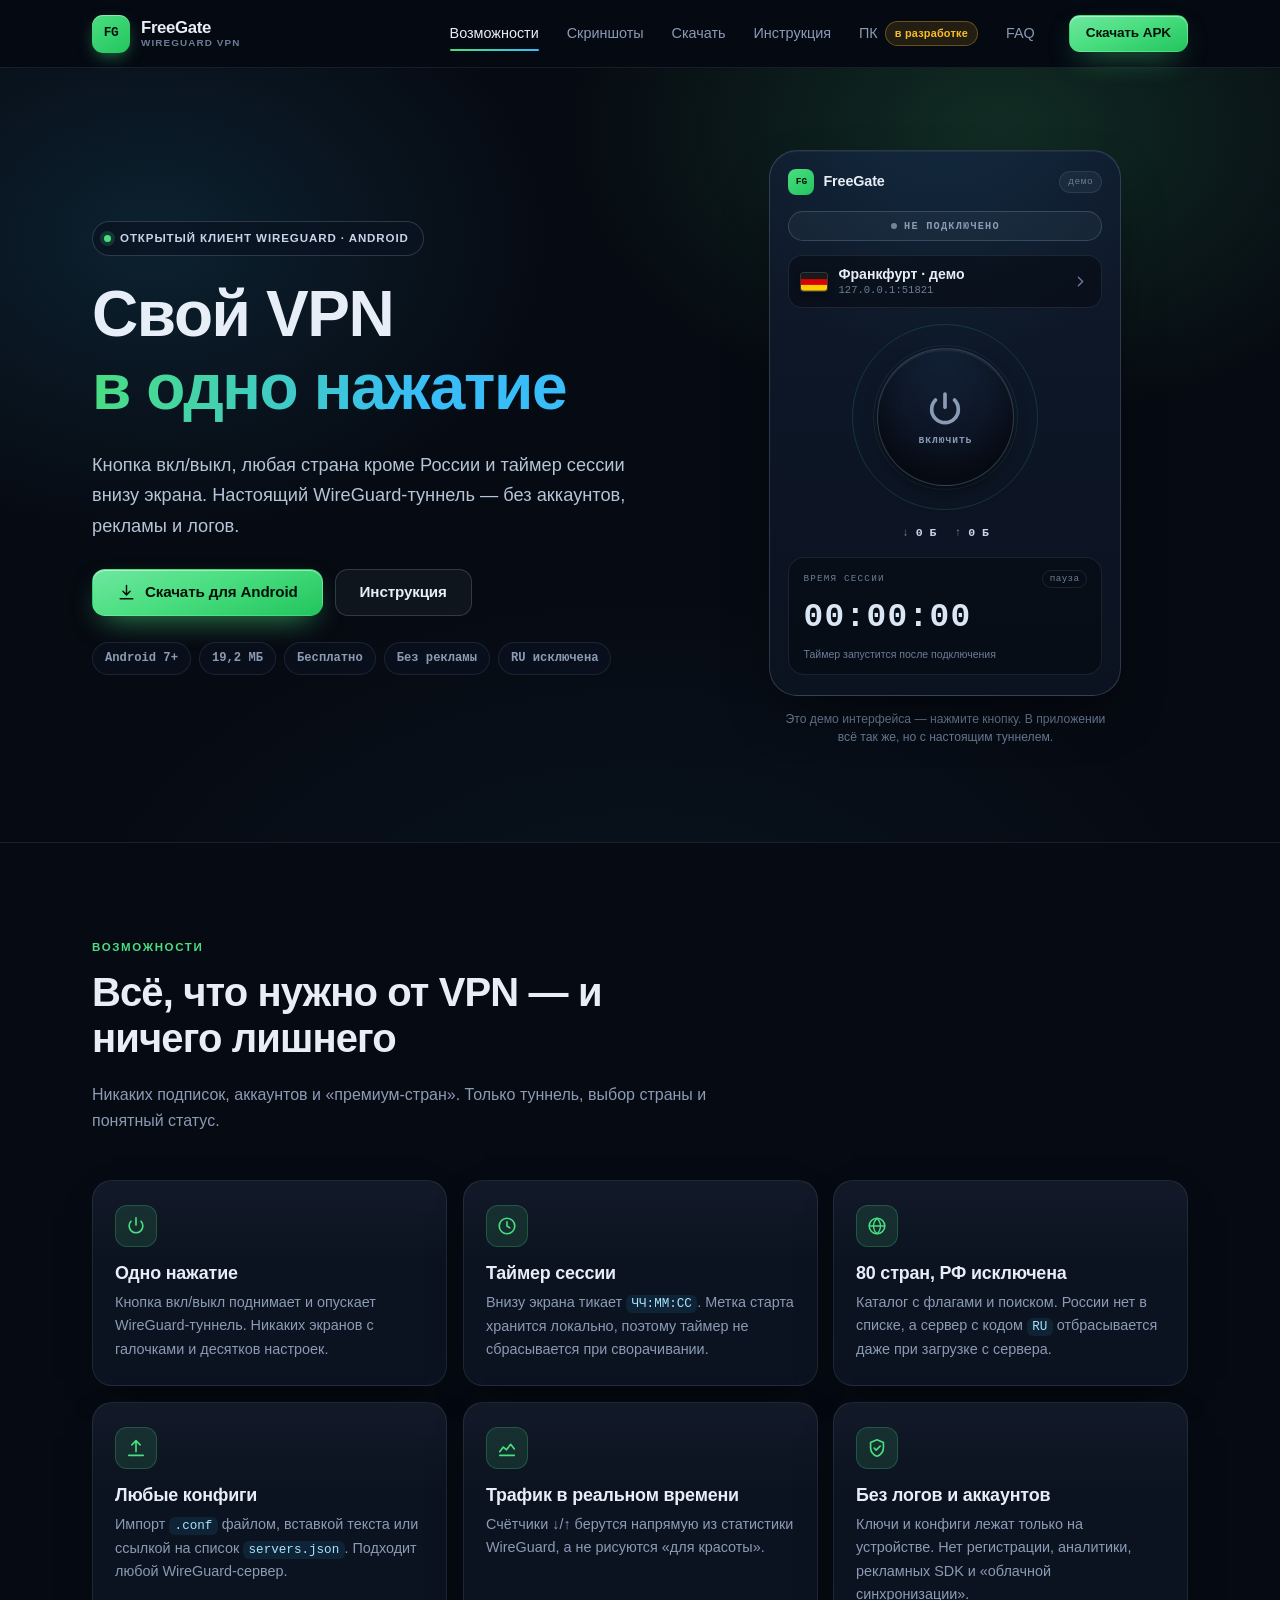
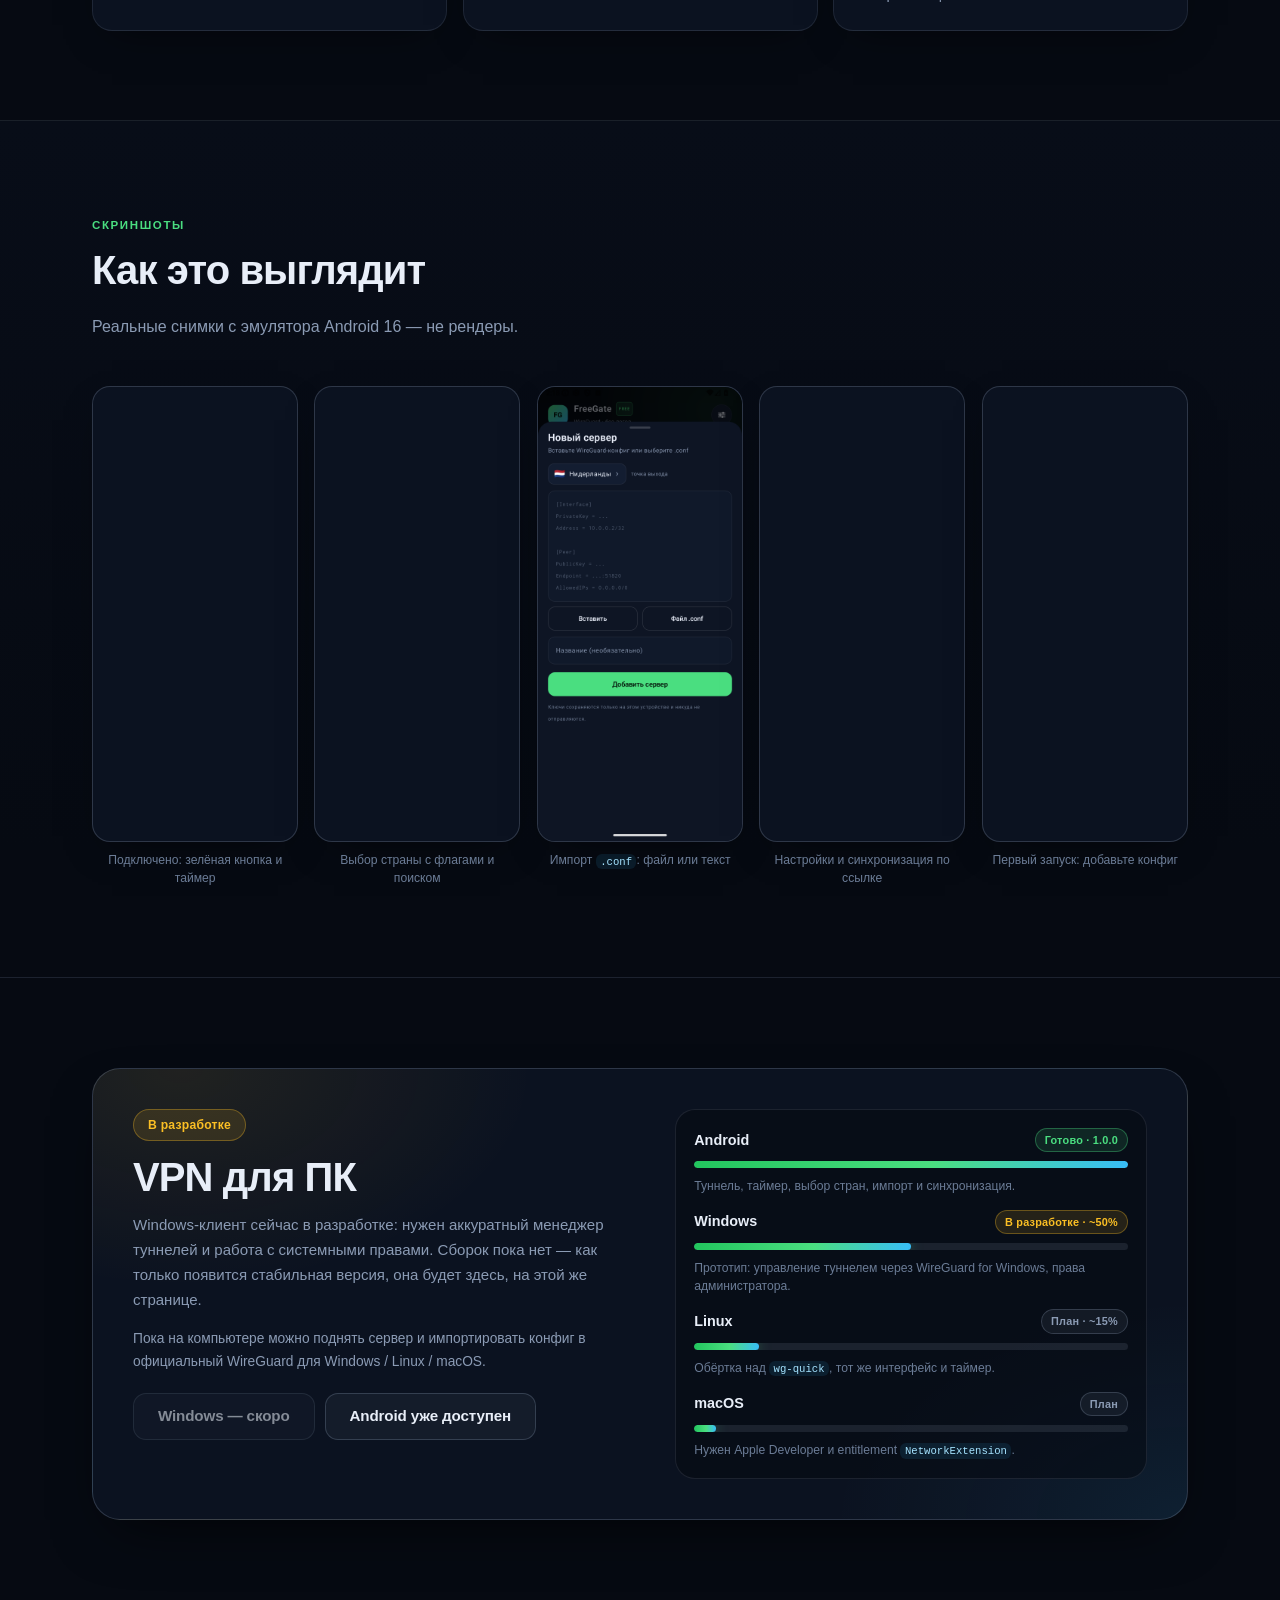
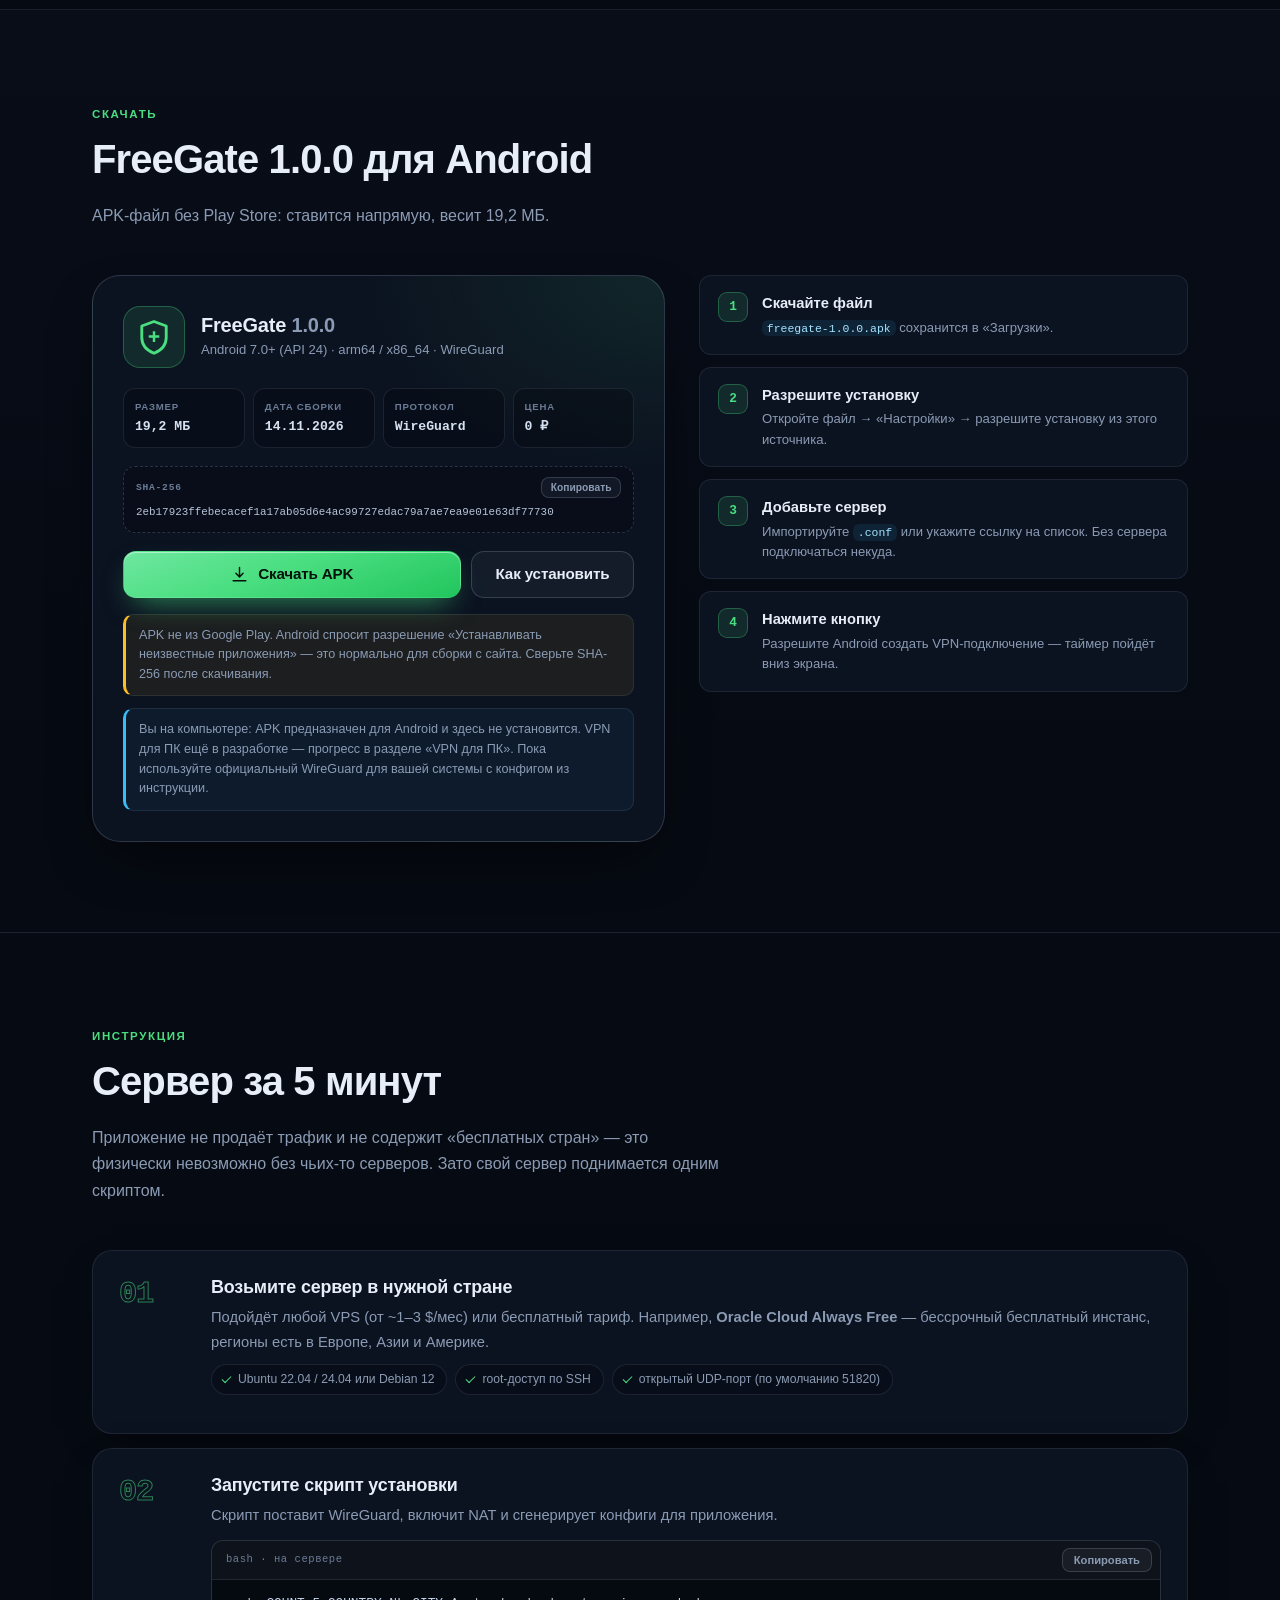
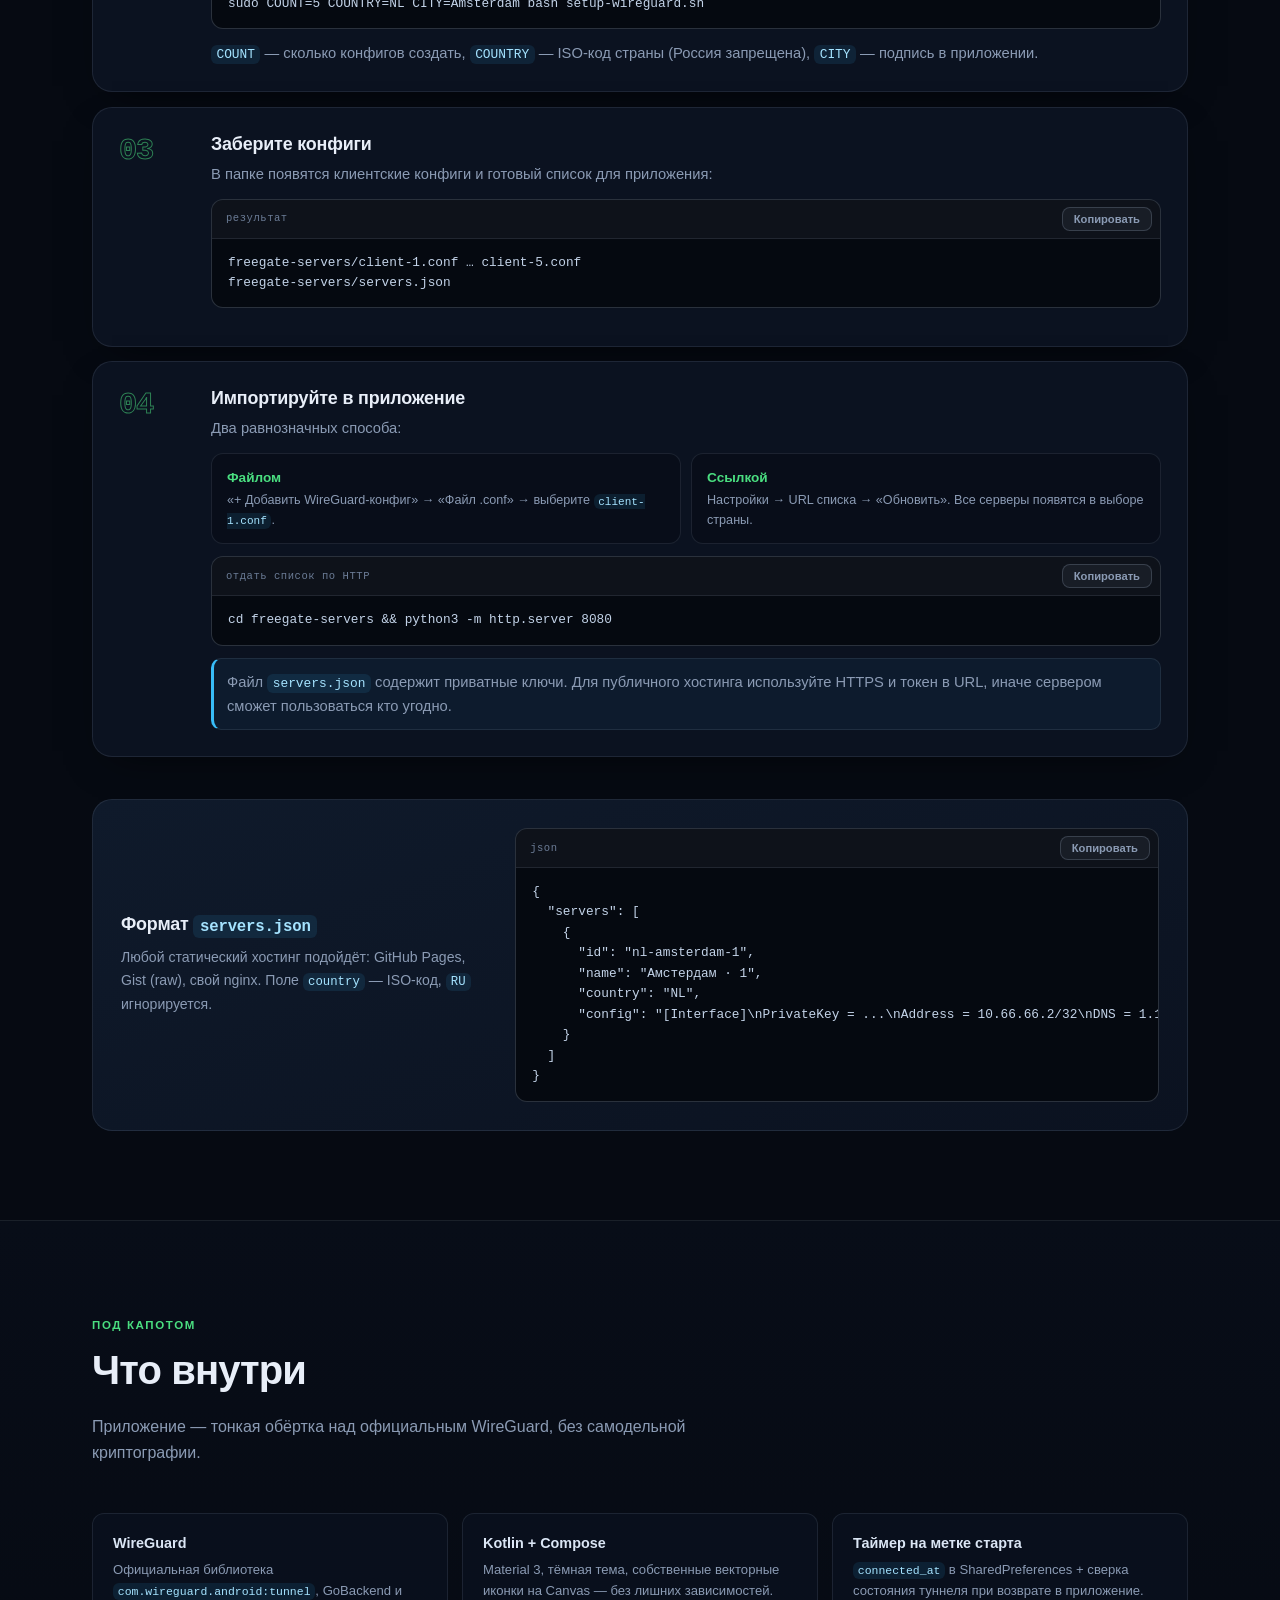
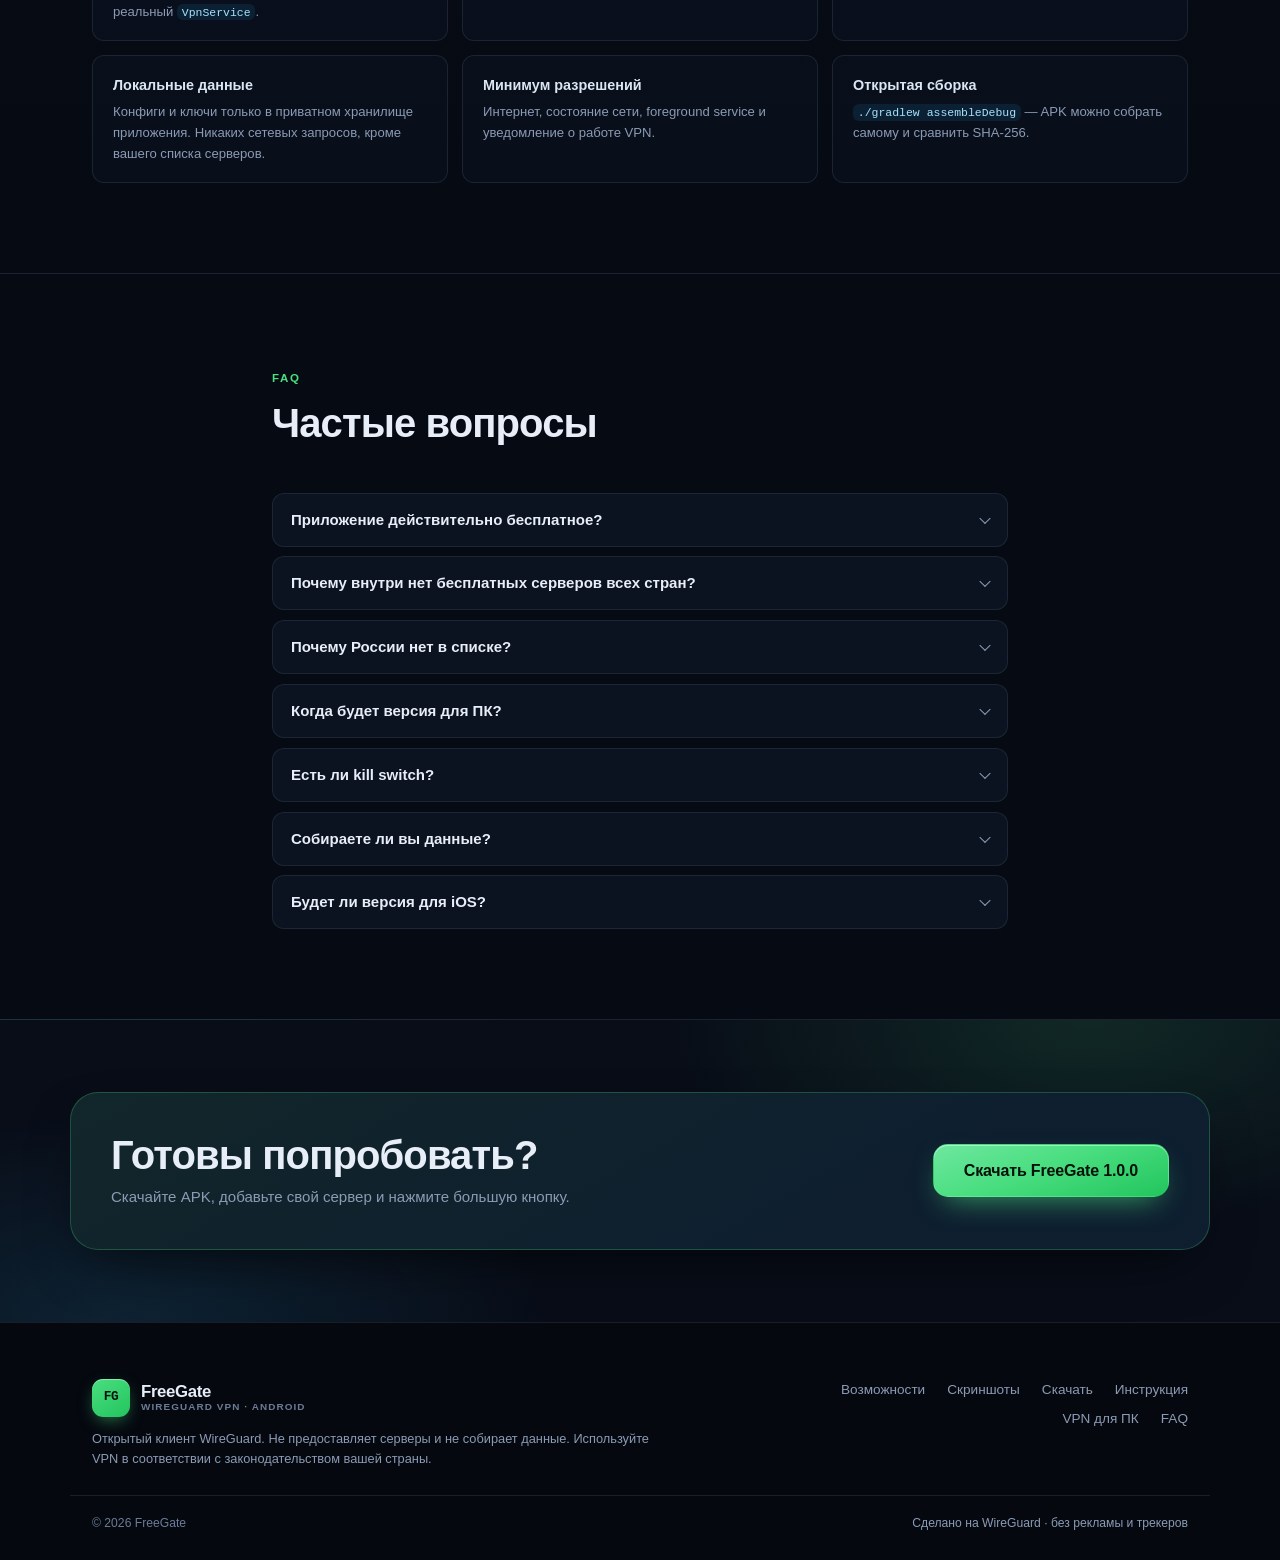
==== index.html @ 67c0e727 "Add files via upload" ====
<!DOCTYPE html>
<html lang="ru">
<head>
  <meta charset="utf-8">
  <meta name="viewport" content="width=device-width, initial-scale=1">
  <title>FreeGate — свой VPN на WireGuard для Android</title>
  <meta name="description" content="FreeGate — бесплатный WireGuard-клиент для Android: кнопка вкл/выкл, выбор любой страны кроме России, таймер сессии и счётчик трафика. Скачать APK, инструкция и свой сервер за 5 минут. Версия для ПК — в разработке.">
  <meta name="theme-color" content="#060a12">
  <meta property="og:type" content="website">
  <meta property="og:title" content="FreeGate — свой VPN в одно нажатие">
  <meta property="og:description" content="WireGuard-клиент для Android: одна кнопка, любая страна кроме России, таймер сессии. Бесплатно, без рекламы и логов.">
  <meta property="og:image" content="screenshot.png">
  <link rel="icon" href="favicon.svg" type="image/svg+xml">
  <link rel="manifest" href="site.webmanifest">
  <link rel="stylesheet" href="assets/css/style.css">
  <script src="assets/js/main.js" defer></script>
</head>
<body>
<a class="skip" href="#main">Перейти к содержимому</a>

<header class="header" id="top">
  <div class="container header__inner">
    <a class="logo" href="#top" aria-label="FreeGate — на главную">
      <span class="logo__mark">FG</span>
      <span class="logo__text">FreeGate<small>WireGuard VPN</small></span>
    </a>

    <nav class="nav" id="nav" aria-label="Основная навигация">
      <a href="#features">Возможности</a>
      <a href="#screens">Скриншоты</a>
      <a href="#download">Скачать</a>
      <a href="#guide">Инструкция</a>
      <a href="#status" class="nav__pc">ПК <span class="badge badge--warn">в разработке</span></a>
      <a href="#faq">FAQ</a>
    </nav>

    <a class="btn btn--primary btn--sm header__cta" href="download/freegate-1.0.0.apk" download>Скачать APK</a>
    <button class="burger" id="burger" type="button" aria-label="Открыть меню" aria-expanded="false" aria-controls="nav">
      <span></span><span></span><span></span>
    </button>
  </div>
</header>

<main id="main">

  <!-- ============================================================ HERO -->
  <section class="hero">
    <div class="hero__glow" aria-hidden="true"></div>
    <div class="container hero__grid">
      <div class="hero__copy">
        <span class="eyebrow"><span class="dot"></span> Открытый клиент WireGuard · Android</span>
        <h1>Свой VPN<br><span class="grad">в одно нажатие</span></h1>
        <p class="lead">
          Кнопка вкл/выкл, любая страна кроме России и таймер сессии внизу экрана.
          Настоящий WireGuard-туннель — без аккаунтов, рекламы и логов.
        </p>
        <div class="hero__actions">
          <a class="btn btn--primary" href="download/freegate-1.0.0.apk" download>
            <svg viewBox="0 0 24 24" aria-hidden="true"><path d="M12 3v12m0 0 4.5-4.5M12 15l-4.5-4.5M4 20h16" fill="none" stroke="currentColor" stroke-width="1.8" stroke-linecap="round" stroke-linejoin="round"/></svg>
            Скачать для Android
          </a>
          <a class="btn btn--ghost" href="#guide">Инструкция</a>
        </div>
        <ul class="chips">
          <li>Android 7+</li>
          <li>19,2 МБ</li>
          <li>Бесплатно</li>
          <li>Без рекламы</li>
          <li>RU исключена</li>
        </ul>
      </div>

      <!-- Интерактивное демо: работает на чистом JS -->
      <div class="hero__demo">
        <div class="demo" id="demo">
          <div class="demo__bar">
            <span class="demo__mark">FG</span>
            <span class="demo__name">FreeGate</span>
            <span class="demo__tag">демо</span>
          </div>

          <div class="demo__pill" data-pill>НЕ ПОДКЛЮЧЕНО</div>

          <div class="demo__server">
            <svg class="demo__flag" viewBox="0 0 24 16" aria-hidden="true" focusable="false">
              <rect width="24" height="16" fill="#1a1a1a"/>
              <rect y="5.33" width="24" height="5.34" fill="#dd0000"/>
              <rect y="10.67" width="24" height="5.33" fill="#ffce00"/>
            </svg>
            <span class="demo__server-text">
              <b>Франкфурт · демо</b>
              <i>127.0.0.1:51821</i>
            </span>
            <svg class="demo__chev" viewBox="0 0 24 24" aria-hidden="true"><path d="M9 6l6 6-6 6" fill="none" stroke="currentColor" stroke-width="2" stroke-linecap="round" stroke-linejoin="round"/></svg>
          </div>

          <button class="power" id="powerBtn" type="button" aria-pressed="false" aria-label="Включить VPN в демо">
            <span class="power__ring"></span>
            <span class="power__ring"></span>
            <span class="power__inner">
              <svg class="power__icon" viewBox="0 0 24 24" aria-hidden="true">
                <path d="M12 3v8" fill="none" stroke="currentColor" stroke-width="2.2" stroke-linecap="round"/>
                <path d="M6.3 6.6a8 8 0 1 0 11.4 0" fill="none" stroke="currentColor" stroke-width="2.2" stroke-linecap="round"/>
              </svg>
              <span class="power__label" data-label>ВКЛЮЧИТЬ</span>
            </span>
          </button>

          <div class="demo__traffic">
            <span>↓ <b data-rx>0 Б</b></span>
            <span>↑ <b data-tx>0 Б</b></span>
          </div>

          <div class="demo__timer">
            <div class="demo__timer-head">
              <span>ВРЕМЯ СЕССИИ</span>
              <span class="demo__timer-state" data-timer-state>пауза</span>
            </div>
            <div class="demo__clock" data-clock>00:00:00</div>
            <div class="demo__hint" data-hint>Таймер запустится после подключения</div>
          </div>
        </div>
        <p class="demo__caption">Это демо интерфейса — нажмите кнопку. В приложении всё так же, но с настоящим туннелем.</p>
      </div>
    </div>
  </section>

  <!-- ======================================================== FEATURES -->
  <section class="section" id="features">
    <div class="container">
      <div class="section__head reveal">
        <span class="kicker">Возможности</span>
        <h2>Всё, что нужно от VPN — и ничего лишнего</h2>
        <p class="section__sub">Никаких подписок, аккаунтов и «премиум-стран». Только туннель, выбор страны и понятный статус.</p>
      </div>

      <div class="cards">
        <article class="card reveal">
          <span class="card__icon">
            <svg viewBox="0 0 24 24" aria-hidden="true"><path d="M12 3v8" fill="none" stroke="currentColor" stroke-width="1.8" stroke-linecap="round"/><path d="M6.5 6.8a7.5 7.5 0 1 0 11 0" fill="none" stroke="currentColor" stroke-width="1.8" stroke-linecap="round"/></svg>
          </span>
          <h3>Одно нажатие</h3>
          <p>Кнопка вкл/выкл поднимает и опускает WireGuard-туннель. Никаких экранов с галочками и десятков настроек.</p>
        </article>

        <article class="card reveal">
          <span class="card__icon">
            <svg viewBox="0 0 24 24" aria-hidden="true"><circle cx="12" cy="12" r="8.5" fill="none" stroke="currentColor" stroke-width="1.8"/><path d="M12 7.5V12l3 2" fill="none" stroke="currentColor" stroke-width="1.8" stroke-linecap="round"/></svg>
          </span>
          <h3>Таймер сессии</h3>
          <p>Внизу экрана тикает <code>ЧЧ:ММ:СС</code>. Метка старта хранится локально, поэтому таймер не сбрасывается при сворачивании.</p>
        </article>

        <article class="card reveal">
          <span class="card__icon">
            <svg viewBox="0 0 24 24" aria-hidden="true"><circle cx="12" cy="12" r="8.5" fill="none" stroke="currentColor" stroke-width="1.8"/><path d="M3.5 12h17M12 3.5c2.5 2.4 3.8 5.3 3.8 8.5S14.5 18.1 12 20.5C9.5 18.1 8.2 15.2 8.2 12S9.5 5.9 12 3.5z" fill="none" stroke="currentColor" stroke-width="1.5"/></svg>
          </span>
          <h3>80 стран, РФ исключена</h3>
          <p>Каталог с флагами и поиском. России нет в списке, а сервер с кодом <code>RU</code> отбрасывается даже при загрузке с сервера.</p>
        </article>

        <article class="card reveal">
          <span class="card__icon">
            <svg viewBox="0 0 24 24" aria-hidden="true"><path d="M12 16V4m0 0L7.5 8.5M12 4l4.5 4.5M4 20h16" fill="none" stroke="currentColor" stroke-width="1.8" stroke-linecap="round" stroke-linejoin="round"/></svg>
          </span>
          <h3>Любые конфиги</h3>
          <p>Импорт <code>.conf</code> файлом, вставкой текста или ссылкой на список <code>servers.json</code>. Подходит любой WireGuard-сервер.</p>
        </article>

        <article class="card reveal">
          <span class="card__icon">
            <svg viewBox="0 0 24 24" aria-hidden="true"><path d="M4 16l4-5 3.5 3L16 8l4 5" fill="none" stroke="currentColor" stroke-width="1.8" stroke-linecap="round" stroke-linejoin="round"/><path d="M4 20h16" fill="none" stroke="currentColor" stroke-width="1.8" stroke-linecap="round"/></svg>
          </span>
          <h3>Трафик в реальном времени</h3>
          <p>Счётчики ↓/↑ берутся напрямую из статистики WireGuard, а не рисуются «для красоты».</p>
        </article>

        <article class="card reveal">
          <span class="card__icon">
            <svg viewBox="0 0 24 24" aria-hidden="true"><path d="M12 3l7 3v5.5c0 4.6-3 8.2-7 9.5-4-1.3-7-4.9-7-9.5V6l7-3z" fill="none" stroke="currentColor" stroke-width="1.8" stroke-linejoin="round"/><path d="M9 12.2l2.1 2.1L15.5 10" fill="none" stroke="currentColor" stroke-width="1.8" stroke-linecap="round" stroke-linejoin="round"/></svg>
          </span>
          <h3>Без логов и аккаунтов</h3>
          <p>Ключи и конфиги лежат только на устройстве. Нет регистрации, аналитики, рекламных SDK и «облачной синхронизации».</p>
        </article>
      </div>
    </div>
  </section>

  <!-- ========================================================= SCREENS -->
  <section class="section section--alt" id="screens">
    <div class="container">
      <div class="section__head reveal">
        <span class="kicker">Скриншоты</span>
        <h2>Как это выглядит</h2>
        <p class="section__sub">Реальные снимки с эмулятора Android 16 — не рендеры.</p>
      </div>

      <div class="shots">
        <figure class="shot reveal">
          <button class="shot__btn" type="button" data-full="screenshot.png" aria-label="Открыть скриншот: подключено">
            <img src="screenshot.png" alt="Главный экран FreeGate в состоянии «Защищено», таймер 00:00:26" width="1080" height="2400" loading="lazy" decoding="async">
          </button>
          <figcaption>Подключено: зелёная кнопка и таймер</figcaption>
        </figure>

        <figure class="shot reveal">
          <button class="shot__btn" type="button" data-full="countries.png" aria-label="Открыть скриншот: выбор страны">
            <img src="countries.png" alt="Шторка выбора сервера: мои серверы и список стран" width="1080" height="2400" loading="lazy" decoding="async">
          </button>
          <figcaption>Выбор страны с флагами и поиском</figcaption>
        </figure>

        <figure class="shot reveal">
          <button class="shot__btn" type="button" data-full="import.png" aria-label="Открыть скриншот: импорт конфига">
            <img src="import.png" alt="Экран добавления WireGuard-конфига" width="1080" height="2400" loading="lazy" decoding="async">
          </button>
          <figcaption>Импорт <code>.conf</code>: файл или текст</figcaption>
        </figure>

        <figure class="shot reveal">
          <button class="shot__btn" type="button" data-full="settings.png" aria-label="Открыть скриншот: настройки">
            <img src="settings.png" alt="Настройки: ссылка на список серверов и список установленных конфигов" width="1080" height="2400" loading="lazy" decoding="async">
          </button>
          <figcaption>Настройки и синхронизация по ссылке</figcaption>
        </figure>

        <figure class="shot reveal">
          <button class="shot__btn" type="button" data-full="home.png" aria-label="Открыть скриншот: главный экран">
            <img src="home.png" alt="Пустой главный экран FreeGate с приглашением добавить конфиг" width="1080" height="2400" loading="lazy" decoding="async">
          </button>
          <figcaption>Первый запуск: добавьте конфиг</figcaption>
        </figure>
      </div>
    </div>
  </section>

  <!-- ============================================================ PC -->
  <section class="section" id="status">
    <div class="container">
      <div class="pc reveal">
        <div class="pc__copy">
          <span class="badge badge--warn badge--lg">В разработке</span>
          <h2>VPN для ПК</h2>
          <p>
            Windows-клиент сейчас в разработке: нужен аккуратный менеджер туннелей
            и работа с системными правами. Сборок пока нет — как только появится
            стабильная версия, она будет здесь, на этой же странице.
          </p>
          <p class="muted">
            Пока на компьютере можно поднять сервер и импортировать конфиг в
            официальный WireGuard для Windows / Linux / macOS.
          </p>
          <div class="pc__actions">
            <button class="btn btn--ghost" type="button" disabled>Windows — скоро</button>
            <a class="btn btn--ghost" href="#download">Android уже доступен</a>
          </div>
        </div>

        <div class="pc__roadmap">
          <div class="road">
            <div class="road__top"><b>Android</b><span class="badge badge--ok">Готово · 1.0.0</span></div>
            <div class="progress"><span style="--v:100%"></span></div>
            <p class="road__note">Туннель, таймер, выбор стран, импорт и синхронизация.</p>
          </div>

          <div class="road">
            <div class="road__top"><b>Windows</b><span class="badge badge--warn">В разработке · ~50%</span></div>
            <div class="progress"><span style="--v:50%"></span></div>
            <p class="road__note">Прототип: управление туннелем через WireGuard for Windows, права администратора.</p>
          </div>

          <div class="road">
            <div class="road__top"><b>Linux</b><span class="badge">План · ~15%</span></div>
            <div class="progress"><span style="--v:15%"></span></div>
            <p class="road__note">Обёртка над <code>wg-quick</code>, тот же интерфейс и таймер.</p>
          </div>

          <div class="road">
            <div class="road__top"><b>macOS</b><span class="badge">План</span></div>
            <div class="progress"><span style="--v:5%"></span></div>
            <p class="road__note">Нужен Apple Developer и entitlement <code>NetworkExtension</code>.</p>
          </div>
        </div>
      </div>
    </div>
  </section>

  <!-- ======================================================== DOWNLOAD -->
  <section class="section section--alt" id="download">
    <div class="container">
      <div class="section__head reveal">
        <span class="kicker">Скачать</span>
        <h2>FreeGate 1.0.0 для Android</h2>
        <p class="section__sub">APK-файл без Play Store: ставится напрямую, весит 19,2 МБ.</p>
      </div>

      <div class="download">
        <div class="download__card reveal">
          <div class="download__head">
            <span class="download__icon">
              <svg viewBox="0 0 108 108" aria-hidden="true">
                <path d="M54 16 84 27v28c0 19-13 32-30 39-17-7-30-20-30-39V27z" fill="none" stroke="#4ade80" stroke-width="7" stroke-linejoin="round"/>
                <path d="M51 40h6v10h10v6H57v10h-6V56H41v-6h10z" fill="#4ade80"/>
              </svg>
            </span>
            <div>
              <h3>FreeGate <span class="muted">1.0.0</span></h3>
              <p class="muted">Android 7.0+ (API 24) · arm64 / x86_64 · WireGuard</p>
            </div>
          </div>

          <dl class="meta">
            <div><dt>Размер</dt><dd>19,2 МБ</dd></div>
            <div><dt>Дата сборки</dt><dd>14.11.2026</dd></div>
            <div><dt>Протокол</dt><dd>WireGuard</dd></div>
            <div><dt>Цена</dt><dd>0 ₽</dd></div>
          </dl>

          <div class="hash">
            <span>SHA-256</span>
            <code id="sha256">2eb17923ffebecacef1a17ab05d6e4ac99727edac79a7ae7ea9e01e63df77730</code>
            <button class="copy copy--mini" type="button" data-copy-target="sha256" aria-label="Скопировать SHA-256">Копировать</button>
          </div>

          <div class="download__actions">
            <a class="btn btn--primary btn--wide" href="download/freegate-1.0.0.apk" download>
              <svg viewBox="0 0 24 24" aria-hidden="true"><path d="M12 3v12m0 0 4.5-4.5M12 15l-4.5-4.5M4 20h16" fill="none" stroke="currentColor" stroke-width="1.8" stroke-linecap="round" stroke-linejoin="round"/></svg>
              Скачать APK
            </a>
            <a class="btn btn--ghost" href="#guide">Как установить</a>
          </div>

          <p class="note note--warn">
            APK не из Google Play. Android спросит разрешение «Устанавливать неизвестные приложения» —
            это нормально для сборки с сайта. Сверьте SHA-256 после скачивания.
          </p>
          <p class="note" data-os-hint hidden></p>
        </div>

        <ol class="steps reveal">
          <li class="step">
            <span class="step__num">1</span>
            <div><b>Скачайте файл</b><p><code>freegate-1.0.0.apk</code> сохранится в «Загрузки».</p></div>
          </li>
          <li class="step">
            <span class="step__num">2</span>
            <div><b>Разрешите установку</b><p>Откройте файл → «Настройки» → разрешите установку из этого источника.</p></div>
          </li>
          <li class="step">
            <span class="step__num">3</span>
            <div><b>Добавьте сервер</b><p>Импортируйте <code>.conf</code> или укажите ссылку на список. Без сервера подключаться некуда.</p></div>
          </li>
          <li class="step">
            <span class="step__num">4</span>
            <div><b>Нажмите кнопку</b><p>Разрешите Android создать VPN-подключение — таймер пойдёт вниз экрана.</p></div>
          </li>
        </ol>
      </div>
    </div>
  </section>

  <!-- =========================================================== GUIDE -->
  <section class="section" id="guide">
    <div class="container">
      <div class="section__head reveal">
        <span class="kicker">Инструкция</span>
        <h2>Сервер за 5 минут</h2>
        <p class="section__sub">
          Приложение не продаёт трафик и не содержит «бесплатных стран» — это физически невозможно
          без чьих-то серверов. Зато свой сервер поднимается одним скриптом.
        </p>
      </div>

      <div class="guide">
        <article class="gstep reveal">
          <div class="gstep__num">01</div>
          <div class="gstep__body">
            <h3>Возьмите сервер в нужной стране</h3>
            <p>
              Подойдёт любой VPS (от ~1–3 $/мес) или бесплатный тариф. Например,
              <b>Oracle Cloud Always Free</b> — бессрочный бесплатный инстанс, регионы есть в Европе,
              Азии и Америке.
            </p>
            <ul class="ticks">
              <li>Ubuntu 22.04 / 24.04 или Debian 12</li>
              <li>root-доступ по SSH</li>
              <li>открытый UDP-порт (по умолчанию 51820)</li>
            </ul>
          </div>
        </article>

        <article class="gstep reveal">
          <div class="gstep__num">02</div>
          <div class="gstep__body">
            <h3>Запустите скрипт установки</h3>
            <p>Скрипт поставит WireGuard, включит NAT и сгенерирует конфиги для приложения.</p>
            <div class="code">
              <div class="code__head"><span>bash · на сервере</span><button class="copy" type="button">Копировать</button></div>
              <pre><code>sudo COUNT=5 COUNTRY=NL CITY=Amsterdam bash setup-wireguard.sh</code></pre>
            </div>
            <p class="muted">
              <code>COUNT</code> — сколько конфигов создать, <code>COUNTRY</code> — ISO-код страны
              (Россия запрещена), <code>CITY</code> — подпись в приложении.
            </p>
          </div>
        </article>

        <article class="gstep reveal">
          <div class="gstep__num">03</div>
          <div class="gstep__body">
            <h3>Заберите конфиги</h3>
            <p>В папке появятся клиентские конфиги и готовый список для приложения:</p>
            <div class="code">
              <div class="code__head"><span>результат</span><button class="copy" type="button">Копировать</button></div>
              <pre><code>freegate-servers/client-1.conf … client-5.conf
freegate-servers/servers.json</code></pre>
            </div>
          </div>
        </article>

        <article class="gstep reveal">
          <div class="gstep__num">04</div>
          <div class="gstep__body">
            <h3>Импортируйте в приложение</h3>
            <p>Два равнозначных способа:</p>
            <div class="ways">
              <div class="way">
                <b>Файлом</b>
                <p>«+ Добавить WireGuard-конфиг» → «Файл .conf» → выберите <code>client-1.conf</code>.</p>
              </div>
              <div class="way">
                <b>Ссылкой</b>
                <p>Настройки → URL списка → «Обновить». Все серверы появятся в выборе страны.</p>
              </div>
            </div>
            <div class="code">
              <div class="code__head"><span>отдать список по HTTP</span><button class="copy" type="button">Копировать</button></div>
              <pre><code>cd freegate-servers &amp;&amp; python3 -m http.server 8080</code></pre>
            </div>
            <p class="note">
              Файл <code>servers.json</code> содержит приватные ключи. Для публичного хостинга
              используйте HTTPS и токен в URL, иначе сервером сможет пользоваться кто угодно.
            </p>
          </div>
        </article>
      </div>

      <div class="json reveal">
        <div class="json__text">
          <h3>Формат <code>servers.json</code></h3>
          <p>Любой статический хостинг подойдёт: GitHub Pages, Gist (raw), свой nginx. Поле <code>country</code> — ISO-код, <code>RU</code> игнорируется.</p>
        </div>
        <div class="code">
          <div class="code__head"><span>json</span><button class="copy" type="button">Копировать</button></div>
          <pre><code>{
  "servers": [
    {
      "id": "nl-amsterdam-1",
      "name": "Амстердам · 1",
      "country": "NL",
      "config": "[Interface]\nPrivateKey = ...\nAddress = 10.66.66.2/32\nDNS = 1.1.1.1\n\n[Peer]\nPublicKey = ...\nEndpoint = 203.0.113.10:51820\nAllowedIPs = 0.0.0.0/0, ::/0\n"
    }
  ]
}</code></pre>
        </div>
      </div>
    </div>
  </section>

  <!-- ============================================================ TECH -->
  <section class="section section--alt" id="tech">
    <div class="container">
      <div class="section__head reveal">
        <span class="kicker">Под капотом</span>
        <h2>Что внутри</h2>
        <p class="section__sub">Приложение — тонкая обёртка над официальным WireGuard, без самодельной криптографии.</p>
      </div>

      <div class="tech">
        <div class="tech__item reveal"><b>WireGuard</b><span>Официальная библиотека <code>com.wireguard.android:tunnel</code>, GoBackend и реальный <code>VpnService</code>.</span></div>
        <div class="tech__item reveal"><b>Kotlin + Compose</b><span>Material 3, тёмная тема, собственные векторные иконки на Canvas — без лишних зависимостей.</span></div>
        <div class="tech__item reveal"><b>Таймер на метке старта</b><span><code>connected_at</code> в SharedPreferences + сверка состояния туннеля при возврате в приложение.</span></div>
        <div class="tech__item reveal"><b>Локальные данные</b><span>Конфиги и ключи только в приватном хранилище приложения. Никаких сетевых запросов, кроме вашего списка серверов.</span></div>
        <div class="tech__item reveal"><b>Минимум разрешений</b><span>Интернет, состояние сети, foreground service и уведомление о работе VPN.</span></div>
        <div class="tech__item reveal"><b>Открытая сборка</b><span><code>./gradlew assembleDebug</code> — APK можно собрать самому и сравнить SHA-256.</span></div>
      </div>
    </div>
  </section>

  <!-- ============================================================= FAQ -->
  <section class="section" id="faq">
    <div class="container container--narrow">
      <div class="section__head reveal">
        <span class="kicker">FAQ</span>
        <h2>Частые вопросы</h2>
      </div>

      <div class="faq">
        <details class="reveal">
          <summary>Приложение действительно бесплатное?</summary>
          <p>Да. Нет подписки, рекламы, аккаунта и «пробного периода». Платить нужно только за сервер, если вы не используете бесплатный тариф — зато этот сервер ваш.</p>
        </details>

        <details class="reveal">
          <summary>Почему внутри нет бесплатных серверов всех стран?</summary>
          <p>Сервер — это железо, канал и электричество. «Бесплатные VPN всех стран» живут за счёт продажи трафика, рекламы или кражи чужих мощностей. Здесь вместо этого скрипт, который поднимает ваш собственный сервер за пару минут.</p>
        </details>

        <details class="reveal">
          <summary>Почему России нет в списке?</summary>
          <p>Это требование проекта: РФ не предлагается как точка выхода. Код <code>RU</code> заблокирован в каталоге и отфильтровывается при загрузке списка с сервера.</p>
        </details>

        <details class="reveal">
          <summary>Когда будет версия для ПК?</summary>
          <p>Windows-клиент в разработке, прогресс — в разделе <a href="#status">«VPN для ПК»</a>. Пока на компьютере используйте официальный WireGuard с конфигом из шага 3 инструкции — протокол тот же.</p>
        </details>

        <details class="reveal">
          <summary>Есть ли kill switch?</summary>
          <p>Встроенного нет: при обрыве туннеля трафик пойдёт напрямую. В Android можно включить системный «Always-on VPN» для FreeGate — система сама поднимет туннель.</p>
        </details>

        <details class="reveal">
          <summary>Собираете ли вы данные?</summary>
          <p>Нет. В приложении нет аналитики и сетевых вызовов, кроме загрузки вашего <code>servers.json</code>. Конфиги и ключи не покидают устройство.</p>
        </details>

        <details class="reveal">
          <summary>Будет ли версия для iOS?</summary>
          <p>Технически можно, но для <code>NetworkExtension</code> нужен платный Apple Developer аккаунт. Пока в планах после Windows и Linux.</p>
        </details>
      </div>
    </div>
  </section>

  <!-- ============================================================ CTA -->
  <section class="cta">
    <div class="container cta__inner reveal">
      <div>
        <h2>Готовы попробовать?</h2>
        <p>Скачайте APK, добавьте свой сервер и нажмите большую кнопку.</p>
      </div>
      <a class="btn btn--primary btn--lg" href="download/freegate-1.0.0.apk" download>Скачать FreeGate 1.0.0</a>
    </div>
  </section>

</main>

<footer class="footer">
  <div class="container footer__grid">
    <div>
      <a class="logo logo--footer" href="#top">
        <span class="logo__mark">FG</span>
        <span class="logo__text">FreeGate<small>WireGuard VPN · Android</small></span>
      </a>
      <p class="muted footer__note">
        Открытый клиент WireGuard. Не предоставляет серверы и не собирает данные.
        Используйте VPN в соответствии с законодательством вашей страны.
      </p>
    </div>
    <nav class="footer__nav" aria-label="Ссылки в подвале">
      <a href="#features">Возможности</a>
      <a href="#screens">Скриншоты</a>
      <a href="#download">Скачать</a>
      <a href="#guide">Инструкция</a>
      <a href="#status">VPN для ПК</a>
      <a href="#faq">FAQ</a>
    </nav>
  </div>
  <div class="container footer__bottom">
    <span>© <span id="year">2026</span> FreeGate</span>
    <span class="muted">Сделано на WireGuard · без рекламы и трекеров</span>
  </div>
</footer>

<dialog class="lightbox" id="lightbox" aria-label="Просмотр скриншота">
  <button class="lightbox__close" type="button" aria-label="Закрыть">✕</button>
  <img id="lightboxImg" src="" alt="">
</dialog>

</body>
</html>
---- assets/css/style.css ----
/* ============================================================================
   FreeGate — статический сайт. Один файл стилей, без внешних зависимостей.
   Палитра совпадает с приложением: тёмный navy + зелёный + циан.
   ========================================================================== */

/* ------------------------------------------------------------ ТОКЕНЫ ---- */
:root {
  --bg: #060a12;
  --bg-alt: #080d18;
  --surface: #0b1220;
  --surface-2: #0f1a2b;
  --surface-3: #132238;
  --line: rgba(148, 163, 184, 0.14);
  --line-strong: rgba(148, 163, 184, 0.26);
  --text: #e8eef8;
  --muted: #8b9bb4;
  --muted-2: #6b7c96;
  --green: #4ade80;
  --green-dim: #22c55e;
  --green-soft: rgba(74, 222, 128, 0.12);
  --cyan: #38bdf8;
  --amber: #fbbf24;
  --amber-soft: rgba(251, 191, 36, 0.12);
  --danger: #f87171;
  --radius: 20px;
  --radius-sm: 12px;
  --radius-lg: 28px;
  --shadow: 0 24px 60px -24px rgba(0, 0, 0, 0.75);
  --shadow-soft: 0 14px 40px -20px rgba(0, 0, 0, 0.7);
  --header-h: 68px;
  --wrap: 1140px;
  --ease: cubic-bezier(0.22, 1, 0.36, 1);
  --font: -apple-system, BlinkMacSystemFont, "Segoe UI", Roboto, "Helvetica Neue",
    Arial, "Noto Sans", sans-serif;
  --mono: ui-monospace, SFMono-Regular, "SF Mono", Menlo, Consolas,
    "Liberation Mono", monospace;
}

/* ------------------------------------------------------------- БАЗА ------ */
*,
*::before,
*::after {
  box-sizing: border-box;
}

html {
  scroll-behavior: smooth;
  scroll-padding-top: calc(var(--header-h) + 16px);
  -webkit-text-size-adjust: 100%;
}

body {
  margin: 0;
  background: var(--bg);
  color: var(--text);
  font-family: var(--font);
  font-size: 16px;
  line-height: 1.6;
  overflow-x: hidden;
  -webkit-font-smoothing: antialiased;
  text-rendering: optimizeLegibility;
}

img {
  max-width: 100%;
  display: block;
}

a {
  color: var(--cyan);
  text-decoration: none;
  transition: color 0.18s ease, opacity 0.18s ease;
}

a:hover {
  color: #7dd3fc;
}

h1,
h2,
h3,
h4 {
  margin: 0 0 0.5em;
  line-height: 1.14;
  letter-spacing: -0.022em;
  font-weight: 700;
}

h1 {
  font-size: clamp(2.4rem, 5.6vw, 4rem);
}

h2 {
  font-size: clamp(1.7rem, 3.4vw, 2.5rem);
}

h3 {
  font-size: 1.12rem;
  letter-spacing: -0.01em;
}

p {
  margin: 0 0 1em;
}

ul,
ol {
  margin: 0 0 1em;
  padding-left: 1.15em;
}

li {
  margin-bottom: 0.35em;
}

code {
  font-family: var(--mono);
  font-size: 0.875em;
  background: rgba(56, 189, 248, 0.1);
  color: #a5e3ff;
  padding: 0.16em 0.42em;
  border-radius: 6px;
  word-break: break-word;
}

pre code {
  background: none;
  color: inherit;
  padding: 0;
  font-size: inherit;
  word-break: normal;
}

::selection {
  background: rgba(74, 222, 128, 0.28);
  color: #fff;
}

:focus-visible {
  outline: 2px solid var(--cyan);
  outline-offset: 3px;
  border-radius: 6px;
}

.container {
  width: 100%;
  max-width: var(--wrap);
  margin: 0 auto;
  padding: 0 22px;
}

.container--narrow {
  max-width: 780px;
}

.muted {
  color: var(--muted);
}

.grad {
  background: linear-gradient(100deg, var(--green), var(--cyan) 70%);
  -webkit-background-clip: text;
  background-clip: text;
  color: transparent;
}

.skip {
  position: absolute;
  left: -9999px;
  top: 0;
  z-index: 999;
  background: var(--green);
  color: #04120a;
  padding: 10px 18px;
  border-radius: 0 0 10px 0;
  font-weight: 600;
}

.skip:focus {
  left: 0;
}

/* ----------------------------------------------------------- ХЕДЕР ------ */
.header {
  position: sticky;
  top: 0;
  z-index: 60;
  height: var(--header-h);
  background: rgba(6, 10, 18, 0.78);
  backdrop-filter: blur(16px) saturate(140%);
  -webkit-backdrop-filter: blur(16px) saturate(140%);
  border-bottom: 1px solid var(--line);
}

.header__inner {
  height: 100%;
  display: flex;
  align-items: center;
  gap: 22px;
}

.logo {
  display: inline-flex;
  align-items: center;
  gap: 11px;
  color: var(--text);
  flex-shrink: 0;
}

.logo:hover {
  color: var(--text);
}

.logo__mark {
  width: 38px;
  height: 38px;
  border-radius: 11px;
  display: grid;
  place-items: center;
  font-family: var(--mono);
  font-size: 0.8rem;
  font-weight: 700;
  letter-spacing: -0.03em;
  color: #04120a;
  background: linear-gradient(145deg, var(--green), var(--green-dim));
  box-shadow: 0 6px 18px -6px rgba(74, 222, 128, 0.7),
    inset 0 1px 0 rgba(255, 255, 255, 0.4);
}

.logo__text {
  display: flex;
  flex-direction: column;
  line-height: 1.15;
  font-weight: 700;
  font-size: 1.05rem;
  letter-spacing: -0.02em;
}

.logo__text small {
  font-size: 0.62rem;
  font-weight: 600;
  letter-spacing: 0.11em;
  text-transform: uppercase;
  color: var(--muted-2);
}

.nav {
  display: flex;
  align-items: center;
  gap: 4px;
  margin-left: auto;
}

.nav a {
  position: relative;
  padding: 8px 12px;
  border-radius: 9px;
  font-size: 0.9rem;
  font-weight: 500;
  color: var(--muted);
  white-space: nowrap;
}

.nav a:hover {
  color: var(--text);
  background: rgba(148, 163, 184, 0.09);
}

.nav a.is-active {
  color: var(--text);
}

.nav a.is-active::after {
  content: "";
  position: absolute;
  left: 12px;
  right: 12px;
  bottom: 2px;
  height: 2px;
  border-radius: 2px;
  background: linear-gradient(90deg, var(--green), var(--cyan));
}

.nav__pc {
  display: inline-flex;
  align-items: center;
  gap: 7px;
}

.header__cta {
  flex-shrink: 0;
}

/* бургер */
.burger {
  display: none;
  width: 42px;
  height: 42px;
  padding: 0;
  border: 1px solid var(--line);
  border-radius: 11px;
  background: var(--surface);
  cursor: pointer;
  position: relative;
  flex-shrink: 0;
}

.burger span {
  position: absolute;
  left: 11px;
  width: 20px;
  height: 2px;
  border-radius: 2px;
  background: var(--text);
  transition: transform 0.26s var(--ease), opacity 0.18s ease, top 0.26s var(--ease);
}

.burger span:nth-child(1) {
  top: 13px;
}

.burger span:nth-child(2) {
  top: 20px;
}

.burger span:nth-child(3) {
  top: 27px;
}

.burger[aria-expanded="true"] span:nth-child(1) {
  top: 20px;
  transform: rotate(45deg);
}

.burger[aria-expanded="true"] span:nth-child(2) {
  opacity: 0;
}

.burger[aria-expanded="true"] span:nth-child(3) {
  top: 20px;
  transform: rotate(-45deg);
}

/* ------------------------------------------------------------ КНОПКИ ---- */
.btn {
  display: inline-flex;
  align-items: center;
  justify-content: center;
  gap: 9px;
  padding: 13px 24px;
  border: 1px solid transparent;
  border-radius: 13px;
  font-family: inherit;
  font-size: 0.95rem;
  font-weight: 600;
  line-height: 1.2;
  letter-spacing: -0.01em;
  cursor: pointer;
  text-align: center;
  transition: transform 0.16s var(--ease), box-shadow 0.22s ease,
    background 0.2s ease, border-color 0.2s ease, color 0.2s ease;
  white-space: nowrap;
}

.btn svg {
  width: 19px;
  height: 19px;
  flex-shrink: 0;
}

.btn:active {
  transform: translateY(1px) scale(0.995);
}

.btn--primary {
  color: #04120a;
  background: linear-gradient(160deg, #6ee7a0, var(--green) 45%, var(--green-dim));
  box-shadow: 0 12px 30px -12px rgba(74, 222, 128, 0.75),
    inset 0 1px 0 rgba(255, 255, 255, 0.45);
}

.btn--primary:hover {
  color: #04120a;
  box-shadow: 0 18px 40px -14px rgba(74, 222, 128, 0.9),
    inset 0 1px 0 rgba(255, 255, 255, 0.5);
  background: linear-gradient(160deg, #86efac, #4ade80 45%, #16a34a);
}

.btn--ghost {
  color: var(--text);
  background: rgba(148, 163, 184, 0.07);
  border-color: var(--line-strong);
}

.btn--ghost:hover {
  color: var(--text);
  background: rgba(148, 163, 184, 0.13);
  border-color: rgba(148, 163, 184, 0.42);
}

.btn--sm {
  padding: 9px 16px;
  font-size: 0.85rem;
  border-radius: 11px;
}

.btn--lg {
  padding: 16px 30px;
  font-size: 1rem;
  border-radius: 15px;
}

.btn--wide {
  width: 100%;
}

.btn[disabled] {
  cursor: not-allowed;
  opacity: 0.55;
  box-shadow: none;
  transform: none;
}

/* ---------------------------------------------------------- ПЛАШКИ ------ */
.badge {
  display: inline-flex;
  align-items: center;
  gap: 6px;
  padding: 3px 9px;
  border-radius: 999px;
  border: 1px solid var(--line-strong);
  background: rgba(148, 163, 184, 0.09);
  color: var(--muted);
  font-size: 0.68rem;
  font-weight: 700;
  letter-spacing: 0.02em;
  line-height: 1.5;
  white-space: nowrap;
  vertical-align: middle;
}

.badge--lg {
  padding: 6px 14px;
  font-size: 0.76rem;
}

.badge--ok {
  color: var(--green);
  border-color: rgba(74, 222, 128, 0.34);
  background: var(--green-soft);
}

.badge--warn {
  color: var(--amber);
  border-color: rgba(251, 191, 36, 0.32);
  background: var(--amber-soft);
}

.eyebrow,
.kicker {
  display: inline-flex;
  align-items: center;
  gap: 9px;
  font-size: 0.72rem;
  font-weight: 700;
  letter-spacing: 0.14em;
  text-transform: uppercase;
  color: var(--muted);
}

.kicker {
  color: var(--green);
  margin-bottom: 14px;
}

.eyebrow {
  padding: 7px 14px 7px 11px;
  border: 1px solid var(--line-strong);
  border-radius: 999px;
  background: rgba(11, 18, 32, 0.72);
  letter-spacing: 0.08em;
  color: #c8d5e8;
  margin-bottom: 22px;
}

.dot {
  width: 7px;
  height: 7px;
  border-radius: 50%;
  background: var(--green);
  box-shadow: 0 0 0 4px rgba(74, 222, 128, 0.16);
  animation: blink 2.4s ease-in-out infinite;
}

@keyframes blink {
  0%,
  100% {
    opacity: 1;
  }
  50% {
    opacity: 0.45;
  }
}

/* ------------------------------------------------------------- HERO ----- */
.hero {
  position: relative;
  overflow: hidden;
  padding: clamp(46px, 7vw, 82px) 0 clamp(56px, 8vw, 96px);
  border-bottom: 1px solid var(--line);
}

.hero__glow {
  position: absolute;
  inset: 0;
  pointer-events: none;
  background:
    radial-gradient(620px 420px at 78% 8%, rgba(74, 222, 128, 0.16), transparent 70%),
    radial-gradient(560px 420px at 12% 22%, rgba(56, 189, 248, 0.13), transparent 72%),
    radial-gradient(900px 620px at 50% 120%, rgba(56, 189, 248, 0.06), transparent 70%);
}

.hero__grid {
  position: relative;
  display: grid;
  grid-template-columns: 1.06fr 0.94fr;
  gap: clamp(32px, 5vw, 64px);
  align-items: center;
}

.hero__copy h1 {
  margin-bottom: 0.42em;
}

.lead {
  font-size: clamp(1rem, 1.5vw, 1.14rem);
  line-height: 1.65;
  color: #b6c4d8;
  max-width: 34em;
  margin-bottom: 28px;
}

.hero__actions {
  display: flex;
  flex-wrap: wrap;
  gap: 12px;
  margin-bottom: 26px;
}

.chips {
  display: flex;
  flex-wrap: wrap;
  gap: 8px;
  list-style: none;
  padding: 0;
  margin: 0;
}

.chips li {
  margin: 0;
  padding: 6px 12px;
  border: 1px solid var(--line);
  border-radius: 999px;
  background: rgba(11, 18, 32, 0.7);
  font-size: 0.76rem;
  font-weight: 600;
  color: var(--muted);
  font-family: var(--mono);
}

/* ------------------------------------------------------------- ДЕМО ----- */
.hero__demo {
  display: flex;
  flex-direction: column;
  align-items: center;
  gap: 14px;
}

.demo {
  position: relative;
  width: 100%;
  max-width: 352px;
  padding: 18px 18px 20px;
  border: 1px solid var(--line-strong);
  border-radius: var(--radius-lg);
  background:
    radial-gradient(120% 80% at 50% -10%, rgba(56, 189, 248, 0.1), transparent 60%),
    linear-gradient(180deg, var(--surface-2), var(--surface));
  box-shadow: var(--shadow), inset 0 1px 0 rgba(255, 255, 255, 0.05);
  overflow: hidden;
}

.demo::after {
  content: "";
  position: absolute;
  inset: 0;
  border-radius: inherit;
  pointer-events: none;
  box-shadow: inset 0 0 0 1px rgba(74, 222, 128, 0);
  transition: box-shadow 0.5s ease;
}

.demo.is-on::after {
  box-shadow: inset 0 0 0 1px rgba(74, 222, 128, 0.35),
    inset 0 0 46px rgba(74, 222, 128, 0.09);
}

.demo__bar {
  display: flex;
  align-items: center;
  gap: 9px;
  margin-bottom: 16px;
}

.demo__mark {
  width: 26px;
  height: 26px;
  border-radius: 8px;
  display: grid;
  place-items: center;
  font-family: var(--mono);
  font-size: 0.6rem;
  font-weight: 700;
  color: #04120a;
  background: linear-gradient(145deg, var(--green), var(--green-dim));
}

.demo__name {
  font-size: 0.9rem;
  font-weight: 700;
  letter-spacing: -0.01em;
}

.demo__tag {
  margin-left: auto;
  padding: 2px 8px;
  border-radius: 999px;
  border: 1px solid var(--line);
  background: rgba(148, 163, 184, 0.08);
  font-family: var(--mono);
  font-size: 0.6rem;
  color: var(--muted-2);
  letter-spacing: 0.06em;
}

.demo__pill {
  display: flex;
  align-items: center;
  justify-content: center;
  gap: 7px;
  padding: 6px 12px;
  margin-bottom: 14px;
  border-radius: 999px;
  border: 1px solid var(--line-strong);
  background: rgba(148, 163, 184, 0.07);
  color: var(--muted);
  font-family: var(--mono);
  font-size: 0.64rem;
  font-weight: 700;
  letter-spacing: 0.12em;
  transition: color 0.3s ease, border-color 0.3s ease, background 0.3s ease;
}

.demo__pill::before {
  content: "";
  width: 6px;
  height: 6px;
  border-radius: 50%;
  background: currentColor;
  opacity: 0.8;
}

.demo.is-on .demo__pill,
.demo.is-connecting .demo__pill {
  color: var(--green);
  border-color: rgba(74, 222, 128, 0.4);
  background: var(--green-soft);
}

.demo.is-connecting .demo__pill::before {
  animation: blink 0.9s linear infinite;
}

.demo__server {
  display: flex;
  align-items: center;
  gap: 11px;
  padding: 10px 12px;
  border: 1px solid var(--line);
  border-radius: 14px;
  background: rgba(6, 10, 18, 0.55);
  margin-bottom: 6px;
}

.demo__flag {
  width: 26px;
  height: 18px;
  flex-shrink: 0;
  border-radius: 3px;
  box-shadow: 0 0 0 1px rgba(255, 255, 255, 0.18), 0 2px 6px rgba(0, 0, 0, 0.5);
}

.demo__server-text {
  display: flex;
  flex-direction: column;
  line-height: 1.25;
  min-width: 0;
}

.demo__server-text b {
  font-size: 0.88rem;
  font-weight: 600;
}

.demo__server-text i {
  font-family: var(--mono);
  font-style: normal;
  font-size: 0.66rem;
  color: var(--muted-2);
}

.demo__chev {
  width: 17px;
  height: 17px;
  margin-left: auto;
  color: var(--muted-2);
  flex-shrink: 0;
}

/* круглая кнопка питания */
.power {
  position: relative;
  display: grid;
  place-items: center;
  width: 100%;
  aspect-ratio: 1;
  max-width: 186px;
  margin: 16px auto 14px;
  padding: 0;
  border: 0;
  background: none;
  cursor: pointer;
  border-radius: 50%;
  -webkit-tap-highlight-color: transparent;
}

.power__ring {
  position: absolute;
  inset: 0;
  border-radius: 50%;
  border: 1px solid rgba(74, 222, 128, 0.16);
  transition: border-color 0.5s ease, transform 0.6s var(--ease), opacity 0.5s ease;
}

.power__ring:nth-child(2) {
  inset: 11%;
  border-color: rgba(74, 222, 128, 0.1);
}

.power__inner {
  position: relative;
  width: 74%;
  height: 74%;
  border-radius: 50%;
  display: flex;
  flex-direction: column;
  align-items: center;
  justify-content: center;
  gap: 6px;
  color: var(--muted);
  background:
    radial-gradient(120% 120% at 50% 0%, var(--surface-3), var(--surface) 70%);
  border: 1px solid var(--line-strong);
  box-shadow: inset 0 2px 0 rgba(255, 255, 255, 0.06),
    inset 0 -18px 32px rgba(0, 0, 0, 0.5), 0 12px 26px -14px rgba(0, 0, 0, 0.9);
  transition: color 0.35s ease, background 0.45s ease, border-color 0.35s ease,
    box-shadow 0.45s ease, transform 0.2s var(--ease);
}

.power:hover .power__inner {
  border-color: rgba(74, 222, 128, 0.4);
}

.power:active .power__inner {
  transform: scale(0.965);
}

.power__icon {
  width: 40px;
  height: 40px;
  transition: filter 0.4s ease, transform 0.4s var(--ease);
}

.power__label {
  font-family: var(--mono);
  font-size: 0.6rem;
  font-weight: 700;
  letter-spacing: 0.1em;
}

.demo.is-on .power__inner {
  color: #04120a;
  border-color: rgba(74, 222, 128, 0.85);
  background:
    radial-gradient(120% 120% at 50% 0%, #86efac, var(--green) 46%, var(--green-dim) 100%);
  box-shadow: 0 0 0 1px rgba(74, 222, 128, 0.5), 0 0 42px rgba(74, 222, 128, 0.42),
    inset 0 2px 0 rgba(255, 255, 255, 0.55), inset 0 -16px 26px rgba(4, 40, 18, 0.28);
}

.demo.is-on .power__icon {
  filter: drop-shadow(0 1px 0 rgba(255, 255, 255, 0.35));
}

.demo.is-on .power__ring {
  border-color: rgba(74, 222, 128, 0.35);
  animation: pulse 2.4s ease-out infinite;
}

.demo.is-on .power__ring:nth-child(2) {
  animation-delay: 0.9s;
}

@keyframes pulse {
  0% {
    transform: scale(0.94);
    opacity: 0.85;
  }
  70% {
    transform: scale(1.12);
    opacity: 0;
  }
  100% {
    transform: scale(1.12);
    opacity: 0;
  }
}

.demo.is-connecting .power__inner {
  color: var(--amber);
  border-color: rgba(251, 191, 36, 0.45);
}

.demo.is-connecting .power__icon {
  animation: spin 1.1s linear infinite;
}

@keyframes spin {
  to {
    transform: rotate(360deg);
  }
}

.demo__traffic {
  display: flex;
  justify-content: center;
  gap: 18px;
  margin-bottom: 14px;
  font-family: var(--mono);
  font-size: 0.72rem;
  color: var(--muted-2);
}

.demo__traffic b {
  color: #c8d5e8;
  font-weight: 600;
}

.demo__timer {
  padding: 12px 14px;
  border: 1px solid var(--line);
  border-radius: 16px;
  background: rgba(6, 10, 18, 0.6);
}

.demo__timer-head {
  display: flex;
  justify-content: space-between;
  align-items: center;
  gap: 10px;
  font-family: var(--mono);
  font-size: 0.58rem;
  letter-spacing: 0.13em;
  color: var(--muted-2);
}

.demo__timer-state {
  padding: 1px 7px;
  border-radius: 999px;
  border: 1px solid var(--line);
  color: var(--muted-2);
  letter-spacing: 0.04em;
  text-transform: lowercase;
}

.demo.is-on .demo__timer-state {
  color: var(--green);
  border-color: rgba(74, 222, 128, 0.34);
  background: var(--green-soft);
}

.demo__clock {
  margin: 4px 0 0;
  font-family: var(--mono);
  font-size: clamp(1.7rem, 4.5vw, 2.05rem);
  font-weight: 600;
  letter-spacing: 0.04em;
  font-variant-numeric: tabular-nums;
  color: #dbe6f5;
  transition: color 0.4s ease, text-shadow 0.4s ease;
}

.demo.is-on .demo__clock {
  color: var(--green);
  text-shadow: 0 0 26px rgba(74, 222, 128, 0.4);
}

.demo__hint {
  margin-top: 2px;
  font-size: 0.66rem;
  color: var(--muted-2);
  line-height: 1.4;
}

.demo__caption {
  max-width: 340px;
  margin: 0;
  text-align: center;
  font-size: 0.76rem;
  line-height: 1.5;
  color: var(--muted-2);
}

/* --------------------------------------------------------- СЕКЦИИ ------- */
.section {
  padding: clamp(56px, 7vw, 92px) 0;
}

.section--alt {
  background: linear-gradient(180deg, var(--bg-alt), var(--bg) 85%);
  border-top: 1px solid var(--line);
  border-bottom: 1px solid var(--line);
}

.section__head {
  max-width: 640px;
  margin-bottom: clamp(30px, 4vw, 46px);
}

.section__sub {
  margin: 0;
  color: var(--muted);
  font-size: 1rem;
  line-height: 1.65;
}

/* --------------------------------------------------------- КАРТОЧКИ ----- */
.cards {
  display: grid;
  grid-template-columns: repeat(3, minmax(0, 1fr));
  gap: 16px;
}

.card {
  position: relative;
  padding: 24px 22px;
  border: 1px solid var(--line);
  border-radius: var(--radius);
  background:
    linear-gradient(180deg, rgba(148, 163, 184, 0.05), transparent 40%),
    var(--surface);
  box-shadow: var(--shadow-soft);
  transition: transform 0.3s var(--ease), border-color 0.3s ease,
    background 0.3s ease;
}

.card:hover {
  transform: translateY(-3px);
  border-color: rgba(74, 222, 128, 0.3);
}

.card h3 {
  margin: 0 0 8px;
}

.card p {
  margin: 0;
  font-size: 0.9rem;
  line-height: 1.6;
  color: var(--muted);
}

.card__icon {
  display: grid;
  place-items: center;
  width: 42px;
  height: 42px;
  margin-bottom: 16px;
  border-radius: 12px;
  border: 1px solid rgba(74, 222, 128, 0.24);
  background: var(--green-soft);
  color: var(--green);
}

.card__icon svg {
  width: 22px;
  height: 22px;
}

/* ------------------------------------------------------- СКРИНШОТЫ ------ */
.shots {
  display: grid;
  grid-template-columns: repeat(5, minmax(0, 1fr));
  gap: 16px;
  align-items: start;
}

.shot {
  margin: 0;
  display: flex;
  flex-direction: column;
  gap: 10px;
}

.shot__btn {
  display: block;
  width: 100%;
  padding: 0;
  border: 1px solid var(--line-strong);
  border-radius: 18px;
  background: var(--surface);
  overflow: hidden;
  cursor: zoom-in;
  box-shadow: var(--shadow-soft);
  transition: transform 0.3s var(--ease), border-color 0.25s ease,
    box-shadow 0.3s ease;
}

.shot__btn:hover {
  transform: translateY(-4px);
  border-color: rgba(74, 222, 128, 0.4);
  box-shadow: 0 26px 50px -24px rgba(0, 0, 0, 0.9);
}

.shot__btn img {
  width: 100%;
  height: auto;
  border-radius: 17px;
}

.shot figcaption {
  font-size: 0.76rem;
  line-height: 1.45;
  color: var(--muted-2);
  text-align: center;
  padding: 0 2px;
}

/* ------------------------------------------------------------- PC ------- */
.pc {
  display: grid;
  grid-template-columns: 1.02fr 0.98fr;
  gap: clamp(26px, 4vw, 52px);
  padding: clamp(24px, 3.5vw, 40px);
  border: 1px solid var(--line-strong);
  border-radius: var(--radius-lg);
  background:
    radial-gradient(520px 320px at 8% 0%, rgba(251, 191, 36, 0.09), transparent 68%),
    radial-gradient(520px 320px at 100% 100%, rgba(56, 189, 248, 0.08), transparent 68%),
    var(--surface);
  box-shadow: var(--shadow);
}

.pc__copy h2 {
  margin: 14px 0 12px;
}

.pc__copy p {
  color: var(--muted);
  font-size: 0.94rem;
  line-height: 1.66;
  max-width: 40em;
}

.pc__copy .muted {
  font-size: 0.86rem;
}

.pc__actions {
  display: flex;
  flex-wrap: wrap;
  gap: 10px;
  margin-top: 20px;
}

.pc__roadmap {
  display: flex;
  flex-direction: column;
  gap: 14px;
  padding: 18px;
  border: 1px solid var(--line);
  border-radius: var(--radius);
  background: rgba(6, 10, 18, 0.55);
}

.road__top {
  display: flex;
  align-items: center;
  justify-content: space-between;
  gap: 10px;
  margin-bottom: 9px;
}

.road__top b {
  font-size: 0.9rem;
  font-weight: 600;
}

.progress {
  height: 7px;
  border-radius: 999px;
  background: rgba(148, 163, 184, 0.14);
  overflow: hidden;
}

.progress span {
  display: block;
  height: 100%;
  width: var(--v, 0%);
  border-radius: inherit;
  background: linear-gradient(90deg, var(--green-dim), var(--green) 55%, var(--cyan));
  box-shadow: 0 0 14px rgba(74, 222, 128, 0.45);
  transition: width 1.2s var(--ease) 0.15s;
}

/* анимация заполнения при появлении блока */
.reveal .progress span {
  width: 0;
}

.reveal.is-visible .progress span {
  width: var(--v, 0%);
}

.road__note {
  margin: 9px 0 0;
  font-size: 0.76rem;
  line-height: 1.5;
  color: var(--muted-2);
}

/* -------------------------------------------------------- СКАЧАТЬ ------ */
.download {
  display: grid;
  grid-template-columns: 1.08fr 0.92fr;
  gap: clamp(20px, 3vw, 34px);
  align-items: start;
}

.download__card {
  padding: clamp(22px, 3vw, 30px);
  border: 1px solid var(--line-strong);
  border-radius: var(--radius-lg);
  background:
    radial-gradient(460px 300px at 100% 0%, rgba(74, 222, 128, 0.1), transparent 66%),
    var(--surface);
  box-shadow: var(--shadow);
}

.download__head {
  display: flex;
  align-items: center;
  gap: 16px;
  margin-bottom: 20px;
}

.download__head h3 {
  margin: 0 0 3px;
  font-size: 1.25rem;
}

.download__head p {
  margin: 0;
  font-size: 0.82rem;
}

.download__icon {
  width: 62px;
  height: 62px;
  flex-shrink: 0;
  display: grid;
  place-items: center;
  border-radius: 17px;
  border: 1px solid rgba(74, 222, 128, 0.3);
  background: var(--green-soft);
}

.download__icon svg {
  width: 44px;
  height: 44px;
}

.meta {
  display: grid;
  grid-template-columns: repeat(4, minmax(0, 1fr));
  gap: 8px;
  margin: 0 0 18px;
}

.meta > div {
  padding: 10px 11px;
  border: 1px solid var(--line);
  border-radius: 12px;
  background: rgba(6, 10, 18, 0.5);
}

.meta dt {
  font-size: 0.6rem;
  font-weight: 700;
  letter-spacing: 0.08em;
  text-transform: uppercase;
  color: var(--muted-2);
  margin-bottom: 2px;
}

.meta dd {
  margin: 0;
  font-family: var(--mono);
  font-size: 0.82rem;
  font-weight: 600;
  color: #d5e1f1;
}

.hash {
  display: grid;
  grid-template-columns: 1fr auto;
  align-items: center;
  gap: 6px 10px;
  padding: 10px 12px;
  border: 1px dashed var(--line-strong);
  border-radius: 12px;
  background: rgba(6, 10, 18, 0.45);
  margin-bottom: 18px;
}

.hash > span {
  grid-column: 1;
  grid-row: 1;
  font-family: var(--mono);
  font-size: 0.6rem;
  font-weight: 700;
  letter-spacing: 0.08em;
  color: var(--muted-2);
}

.hash code {
  grid-column: 1 / -1;
  grid-row: 2;
  min-width: 0;
  font-size: 0.68rem;
  background: none;
  color: #b6c4d8;
  padding: 0;
  overflow-wrap: anywhere;
  word-break: break-all;
}

.hash .copy {
  grid-column: 2;
  grid-row: 1;
}

.download__actions {
  display: flex;
  flex-wrap: wrap;
  gap: 10px;
  margin-bottom: 16px;
}

.download__actions .btn--wide {
  flex: 1 1 200px;
}

.note {
  margin: 12px 0 0;
  padding: 11px 13px;
  border: 1px solid var(--line);
  border-left: 3px solid var(--cyan);
  border-radius: 10px;
  background: rgba(56, 189, 248, 0.06);
  font-size: 0.79rem;
  line-height: 1.55;
  color: var(--muted);
}

.note--warn {
  border-left-color: var(--amber);
  background: rgba(251, 191, 36, 0.07);
}

.note[hidden] {
  display: none;
}

/* шаги установки */
.steps {
  list-style: none;
  margin: 0;
  padding: 0;
  display: flex;
  flex-direction: column;
  gap: 12px;
  counter-reset: step;
}

.step {
  display: flex;
  gap: 14px;
  margin: 0;
  padding: 16px 18px;
  border: 1px solid var(--line);
  border-radius: var(--radius-sm);
  background: var(--surface);
  transition: border-color 0.25s ease, transform 0.25s var(--ease);
}

.step:hover {
  border-color: rgba(74, 222, 128, 0.28);
  transform: translateX(3px);
}

.step__num {
  flex-shrink: 0;
  width: 30px;
  height: 30px;
  display: grid;
  place-items: center;
  border-radius: 9px;
  border: 1px solid rgba(74, 222, 128, 0.3);
  background: var(--green-soft);
  color: var(--green);
  font-family: var(--mono);
  font-size: 0.8rem;
  font-weight: 700;
}

.step b {
  display: block;
  font-size: 0.92rem;
  margin-bottom: 2px;
}

.step p {
  margin: 0;
  font-size: 0.82rem;
  line-height: 1.55;
  color: var(--muted);
}

/* ------------------------------------------------------- ИНСТРУКЦИЯ ---- */
.guide {
  display: grid;
  gap: 14px;
  margin-bottom: clamp(28px, 4vw, 42px);
}

.gstep {
  display: grid;
  grid-template-columns: 74px minmax(0, 1fr);
  gap: 18px;
  padding: clamp(18px, 2.5vw, 26px);
  border: 1px solid var(--line);
  border-radius: var(--radius);
  background: var(--surface);
  box-shadow: var(--shadow-soft);
}

.gstep__num {
  font-family: var(--mono);
  font-size: 1.9rem;
  font-weight: 700;
  letter-spacing: -0.04em;
  line-height: 1;
  color: transparent;
  -webkit-text-stroke: 1px rgba(74, 222, 128, 0.55);
  padding-top: 2px;
}

.gstep__body {
  min-width: 0;
}

.gstep__body h3 {
  margin: 0 0 8px;
}

.gstep__body > p {
  color: var(--muted);
  font-size: 0.92rem;
  line-height: 1.64;
  margin-bottom: 10px;
}

.gstep__body > p:last-child,
.gstep__body > p.muted:last-child {
  margin-bottom: 0;
}

.ticks {
  list-style: none;
  padding: 0;
  margin: 0 0 12px;
  display: flex;
  flex-wrap: wrap;
  gap: 8px;
}

.ticks li {
  position: relative;
  margin: 0;
  padding: 5px 12px 5px 26px;
  border: 1px solid var(--line);
  border-radius: 999px;
  background: rgba(6, 10, 18, 0.5);
  font-size: 0.76rem;
  color: var(--muted);
}

.ticks li::before {
  content: "";
  position: absolute;
  left: 10px;
  top: 50%;
  width: 9px;
  height: 5px;
  border-left: 1.6px solid var(--green);
  border-bottom: 1.6px solid var(--green);
  transform: translateY(-65%) rotate(-45deg);
}

.ways {
  display: grid;
  grid-template-columns: repeat(2, minmax(0, 1fr));
  gap: 10px;
  margin: 12px 0;
}

.way {
  padding: 13px 15px;
  border: 1px solid var(--line);
  border-radius: var(--radius-sm);
  background: rgba(6, 10, 18, 0.45);
}

.way b {
  display: block;
  font-size: 0.85rem;
  margin-bottom: 3px;
  color: var(--green);
}

.way p {
  margin: 0;
  font-size: 0.79rem;
  line-height: 1.55;
  color: var(--muted);
}

/* блоки кода */
.code {
  min-width: 0;
  max-width: 100%;
  margin: 12px 0;
  border: 1px solid var(--line-strong);
  border-radius: var(--radius-sm);
  background: #050910;
  overflow: hidden;
}

.code__head {
  display: flex;
  align-items: center;
  justify-content: space-between;
  gap: 12px;
  padding: 7px 8px 7px 14px;
  border-bottom: 1px solid var(--line);
  background: rgba(148, 163, 184, 0.06);
}

.code__head > span {
  font-family: var(--mono);
  font-size: 0.66rem;
  letter-spacing: 0.05em;
  color: var(--muted-2);
  overflow: hidden;
  text-overflow: ellipsis;
  white-space: nowrap;
}

.code pre {
  max-width: 100%;
  margin: 0;
  padding: 14px 16px;
  overflow-x: auto;
  font-family: var(--mono);
  font-size: 0.8rem;
  line-height: 1.6;
  color: #c3d3e8;
  tab-size: 2;
}

.code pre code {
  white-space: pre;
}

.copy {
  flex-shrink: 0;
  padding: 5px 11px;
  border: 1px solid var(--line-strong);
  border-radius: 8px;
  background: rgba(148, 163, 184, 0.08);
  color: var(--muted);
  font-family: var(--font);
  font-size: 0.7rem;
  font-weight: 600;
  cursor: pointer;
  transition: color 0.18s ease, border-color 0.18s ease, background 0.18s ease;
}

.copy:hover {
  color: var(--text);
  border-color: rgba(74, 222, 128, 0.4);
  background: rgba(74, 222, 128, 0.1);
}

.copy.is-done {
  color: var(--green);
  border-color: rgba(74, 222, 128, 0.5);
  background: var(--green-soft);
}

.copy--mini {
  font-size: 0.64rem;
  padding: 4px 9px;
}

/* JSON */
.json {
  display: grid;
  grid-template-columns: minmax(0, 0.72fr) minmax(0, 1.28fr);
  gap: clamp(18px, 3vw, 32px);
  align-items: center;
  padding: clamp(20px, 3vw, 28px);
  border: 1px solid var(--line);
  border-radius: var(--radius);
  background: linear-gradient(160deg, var(--surface-2), var(--surface));
}

.json > * {
  min-width: 0;
}

.json__text h3 {
  margin-bottom: 10px;
}

.json__text p {
  margin: 0;
  font-size: 0.88rem;
  line-height: 1.62;
  color: var(--muted);
}

.json .code {
  margin: 0;
}

/* ----------------------------------------------------------- TECH ------ */
.tech {
  display: grid;
  grid-template-columns: repeat(3, minmax(0, 1fr));
  gap: 14px;
}

.tech__item {
  padding: 18px 20px;
  border: 1px solid var(--line);
  border-radius: var(--radius-sm);
  background: rgba(11, 18, 32, 0.7);
  transition: border-color 0.25s ease, background 0.25s ease;
}

.tech__item:hover {
  border-color: rgba(56, 189, 248, 0.3);
  background: var(--surface);
}

.tech__item b {
  display: block;
  margin-bottom: 5px;
  font-size: 0.9rem;
  color: #dbe6f5;
}

.tech__item span {
  display: block;
  font-size: 0.82rem;
  line-height: 1.58;
  color: var(--muted);
}

/* ------------------------------------------------------------ FAQ ------ */
.faq {
  display: flex;
  flex-direction: column;
  gap: 10px;
}

.faq details {
  border: 1px solid var(--line);
  border-radius: var(--radius-sm);
  background: var(--surface);
  overflow: hidden;
  transition: border-color 0.25s ease, background 0.25s ease;
}

.faq details[open] {
  border-color: rgba(74, 222, 128, 0.28);
  background: linear-gradient(180deg, rgba(74, 222, 128, 0.05), var(--surface));
}

.faq summary {
  position: relative;
  padding: 15px 44px 15px 18px;
  font-size: 0.94rem;
  font-weight: 600;
  cursor: pointer;
  list-style: none;
  line-height: 1.45;
}

.faq summary::-webkit-details-marker {
  display: none;
}

.faq summary::after {
  content: "";
  position: absolute;
  right: 18px;
  top: 50%;
  width: 8px;
  height: 8px;
  border-right: 1.8px solid var(--muted);
  border-bottom: 1.8px solid var(--muted);
  transform: translateY(-70%) rotate(45deg);
  transition: transform 0.25s var(--ease), border-color 0.2s ease;
}

.faq details[open] summary::after {
  transform: translateY(-30%) rotate(-135deg);
  border-color: var(--green);
}

.faq details p {
  margin: 0;
  padding: 0 18px 16px;
  font-size: 0.88rem;
  line-height: 1.65;
  color: var(--muted);
}

/* ------------------------------------------------------------ CTA ------ */
.cta {
  padding: clamp(40px, 6vw, 72px) 0;
  border-top: 1px solid var(--line);
  background:
    radial-gradient(600px 300px at 85% 0%, rgba(74, 222, 128, 0.13), transparent 70%),
    radial-gradient(600px 300px at 10% 100%, rgba(56, 189, 248, 0.12), transparent 70%),
    var(--bg-alt);
}

.cta__inner {
  display: flex;
  flex-wrap: wrap;
  align-items: center;
  justify-content: space-between;
  gap: 24px;
  padding: clamp(24px, 4vw, 40px);
  border: 1px solid rgba(74, 222, 128, 0.26);
  border-radius: var(--radius-lg);
  background: linear-gradient(150deg, rgba(74, 222, 128, 0.1), rgba(56, 189, 248, 0.07) 70%),
    var(--surface);
  box-shadow: var(--shadow);
}

.cta__inner h2 {
  margin-bottom: 6px;
}

.cta__inner p {
  margin: 0;
  color: var(--muted);
  font-size: 0.94rem;
}

/* -------------------------------------------------------- ПОДВАЛ ------ */
.footer {
  padding: clamp(36px, 5vw, 56px) 0 26px;
  border-top: 1px solid var(--line);
  background: #05080f;
}

.footer__grid {
  display: grid;
  grid-template-columns: 1.25fr 0.75fr;
  gap: 30px;
  padding-bottom: 26px;
  border-bottom: 1px solid var(--line);
}

.logo--footer {
  margin-bottom: 12px;
}

.footer__note {
  margin: 0;
  max-width: 44em;
  font-size: 0.8rem;
  line-height: 1.6;
}

.footer__nav {
  display: flex;
  flex-wrap: wrap;
  gap: 8px 22px;
  align-content: start;
  justify-content: flex-end;
}

.footer__nav a {
  color: var(--muted);
  font-size: 0.85rem;
}

.footer__nav a:hover {
  color: var(--text);
}

.footer__bottom {
  display: flex;
  flex-wrap: wrap;
  align-items: center;
  justify-content: space-between;
  gap: 10px;
  padding-top: 18px;
  font-size: 0.76rem;
  color: var(--muted-2);
}

/* --------------------------------------------------------- ЛАЙТБОКС ---- */
.lightbox {
  padding: 0;
  border: 0;
  background: transparent;
  max-width: none;
  max-height: none;
  width: 100vw;
  height: 100vh;
  overflow: hidden;
}

.lightbox::backdrop {
  background: rgba(3, 6, 11, 0.9);
  backdrop-filter: blur(6px);
}

.lightbox[open] {
  display: grid;
  place-items: center;
}

.lightbox img {
  max-width: min(94vw, 520px);
  max-height: 88vh;
  width: auto;
  height: auto;
  border: 1px solid var(--line-strong);
  border-radius: 20px;
  box-shadow: 0 40px 90px -30px rgba(0, 0, 0, 0.95);
  background: var(--surface);
}

.lightbox__close {
  position: fixed;
  top: 18px;
  right: 18px;
  z-index: 2;
  width: 44px;
  height: 44px;
  display: grid;
  place-items: center;
  border: 1px solid var(--line-strong);
  border-radius: 12px;
  background: rgba(11, 18, 32, 0.9);
  color: var(--text);
  font-size: 1rem;
  cursor: pointer;
  transition: background 0.2s ease, border-color 0.2s ease;
}

.lightbox__close:hover {
  background: var(--surface-2);
  border-color: rgba(74, 222, 128, 0.45);
}

/* --------------------------------------------------- ПОЯВЛЕНИЕ -------- */
.reveal {
  opacity: 0;
  transform: translateY(18px);
  transition: opacity 0.6s var(--ease), transform 0.6s var(--ease);
  will-change: opacity, transform;
}

.reveal.is-visible {
  opacity: 1;
  transform: none;
}

/* --------------------------------------------------- АДАПТИВНОСТЬ ----- */
@media (max-width: 1080px) {
  .nav a {
    padding: 8px 9px;
    font-size: 0.84rem;
  }

  .shots {
    grid-template-columns: repeat(3, minmax(0, 1fr));
  }

  .shots .shot:nth-child(4),
  .shots .shot:nth-child(5) {
    grid-column: span 1;
  }
}

@media (max-width: 940px) {
  .header__cta {
    display: none;
  }

  .burger {
    display: block;
    margin-left: auto;
  }

  .nav {
    position: fixed;
    inset: var(--header-h) 0 auto;
    flex-direction: column;
    align-items: stretch;
    gap: 2px;
    margin: 0;
    padding: 12px 16px 18px;
    background: rgba(6, 10, 18, 0.98);
    border-bottom: 1px solid var(--line-strong);
    box-shadow: 0 30px 50px -20px rgba(0, 0, 0, 0.9);
    transform: translateY(-12px);
    opacity: 0;
    visibility: hidden;
    pointer-events: none;
    transition: transform 0.28s var(--ease), opacity 0.22s ease,
      visibility 0.22s ease;
    max-height: calc(100vh - var(--header-h));
    overflow-y: auto;
  }

  .nav.is-open {
    transform: none;
    opacity: 1;
    visibility: visible;
    pointer-events: auto;
  }

  .nav a {
    padding: 12px 14px;
    font-size: 0.95rem;
    border-radius: 10px;
  }

  .nav a.is-active::after {
    display: none;
  }

  .nav a.is-active {
    background: rgba(74, 222, 128, 0.09);
    color: var(--green);
  }

  .nav__pc {
    justify-content: space-between;
  }

  .hero__grid,
  .pc,
  .download,
  .json,
  .footer__grid {
    grid-template-columns: 1fr;
  }

  .hero__grid {
    gap: 40px;
  }

  .hero__demo {
    order: 2;
  }

  .footer__nav {
    justify-content: flex-start;
  }

  .cards,
  .tech {
    grid-template-columns: repeat(2, minmax(0, 1fr));
  }

  .pc__roadmap {
    order: 2;
  }

  .shots {
    grid-template-columns: repeat(2, minmax(0, 1fr));
  }

  .gstep {
    grid-template-columns: 54px 1fr;
    gap: 14px;
  }

  .gstep__num {
    font-size: 1.5rem;
  }
}

@media (max-width: 620px) {
  body {
    font-size: 15.5px;
  }

  .header {
    --header-h: 62px;
  }

  .logo__mark {
    width: 34px;
    height: 34px;
    border-radius: 10px;
  }

  .logo__text small {
    font-size: 0.56rem;
  }

  .hero {
    padding-top: 34px;
  }

  .hero__actions .btn {
    flex: 1 1 100%;
  }

  .cards,
  .tech,
  .shots,
  .meta,
  .ways {
    grid-template-columns: 1fr;
  }

  .meta {
    grid-template-columns: repeat(2, minmax(0, 1fr));
  }

  /* На телефоне — горизонтальная карусель со снапом: крупные превью
     и никакой бесконечной вертикальной прокрутки. */
  .shots {
    display: flex;
    gap: 14px;
    overflow-x: auto;
    overscroll-behavior-x: contain;
    scroll-snap-type: x mandatory;
    margin: 0 -22px;
    padding: 0 22px 8px;
    scrollbar-width: thin;
    scrollbar-color: var(--line-strong) transparent;
  }

  .shots::-webkit-scrollbar {
    height: 6px;
  }

  .shots::-webkit-scrollbar-thumb {
    background: var(--line-strong);
    border-radius: 3px;
  }

  .shot {
    flex: 0 0 min(78%, 300px);
    scroll-snap-align: center;
  }

  .shot__btn {
    max-width: none;
    margin: 0;
  }

  .gstep {
    grid-template-columns: minmax(0, 1fr);
    gap: 8px;
  }

  .gstep__num {
    font-size: 1.15rem;
  }

  .download__actions .btn {
    flex: 1 1 100%;
  }

  .cta__inner {
    flex-direction: column;
    align-items: stretch;
  }

  .cta__inner .btn {
    width: 100%;
  }

  .demo {
    max-width: 100%;
  }

  .footer__bottom {
    flex-direction: column;
    align-items: flex-start;
  }

  .hash {
    flex-direction: column;
    align-items: flex-start;
  }

  .hash code {
    flex: none;
  }
}

/* --------------------------------------------------- ДОСТУПНОСТЬ ------- */
@media (prefers-reduced-motion: reduce) {
  html {
    scroll-behavior: auto;
  }

  *,
  *::before,
  *::after {
    animation-duration: 0.001ms !important;
    animation-iteration-count: 1 !important;
    transition-duration: 0.001ms !important;
  }

  .reveal {
    opacity: 1;
    transform: none;
  }

  .reveal .progress span {
    width: var(--v, 0%);
  }
}

@media print {
  .header,
  .hero__demo,
  .cta,
  .lightbox {
    display: none !important;
  }

  body {
    background: #fff;
    color: #111;
  }

  .reveal {
    opacity: 1;
    transform: none;
  }
}
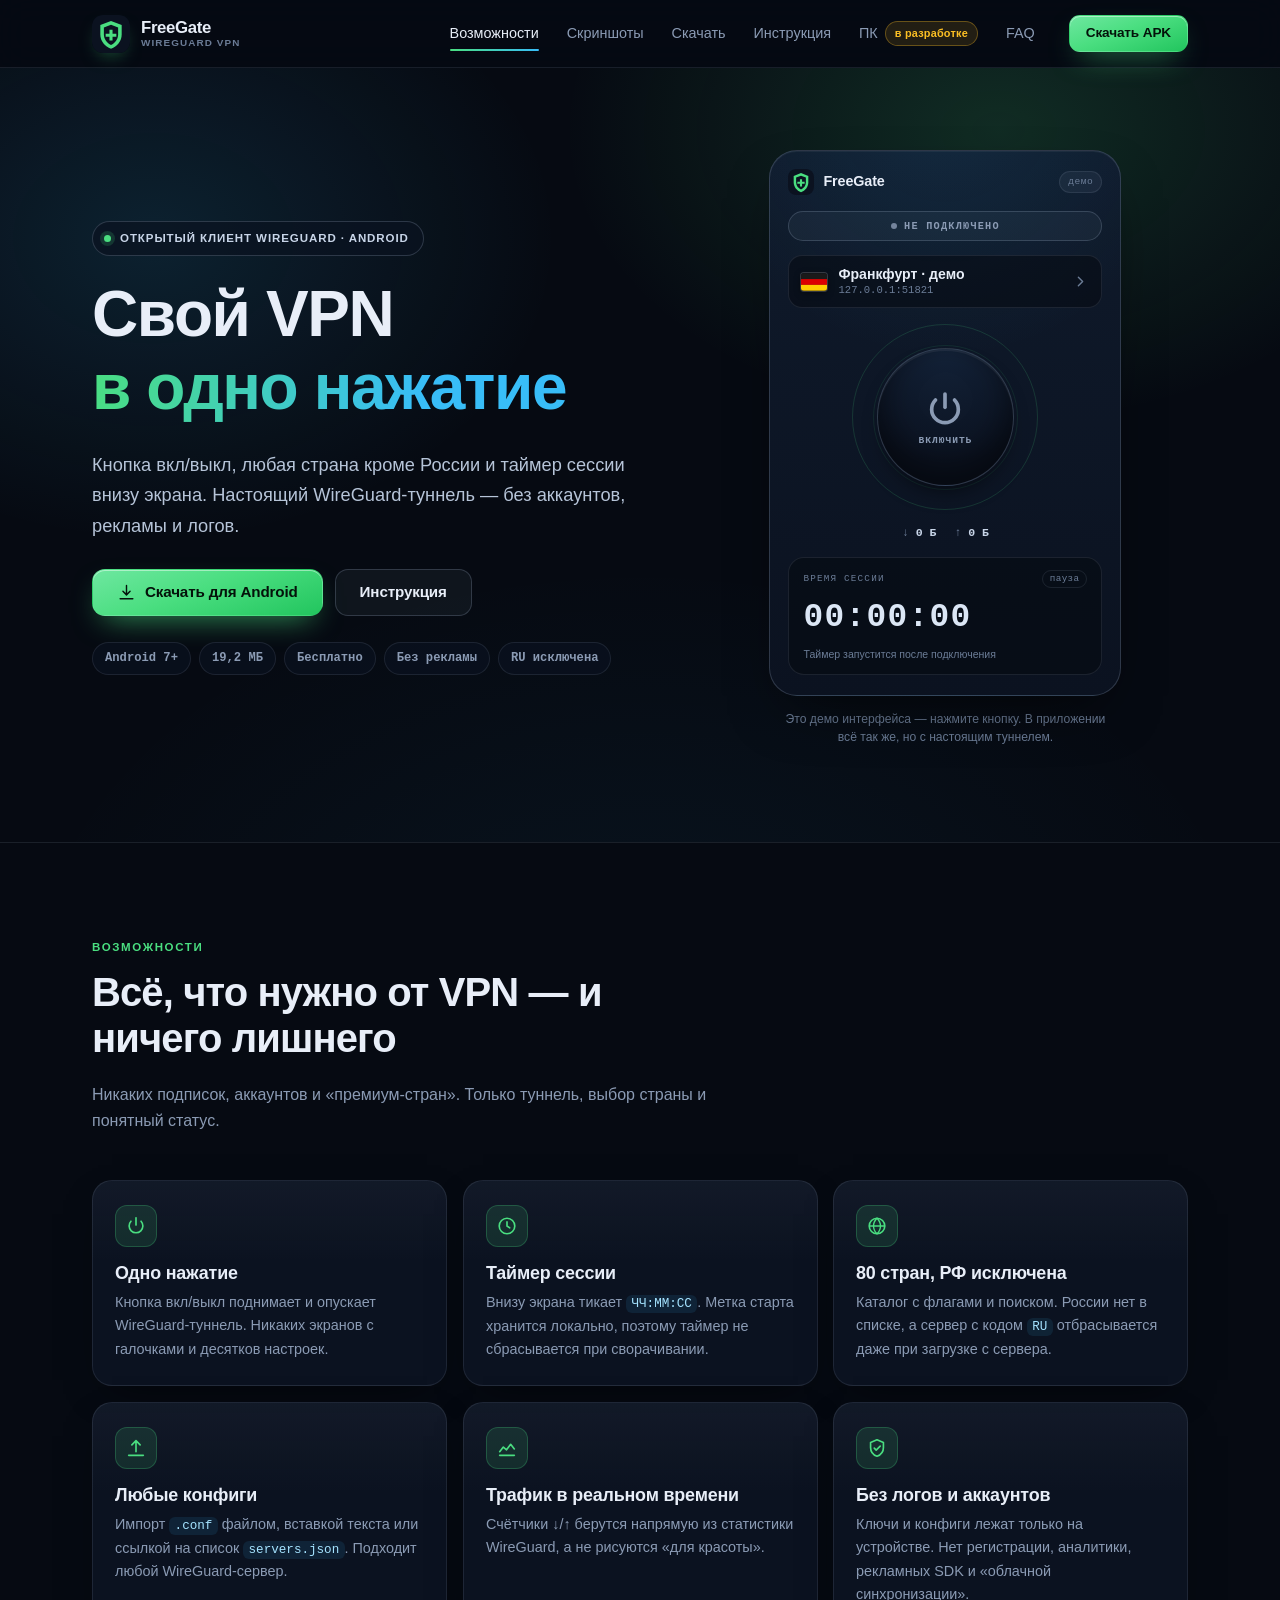
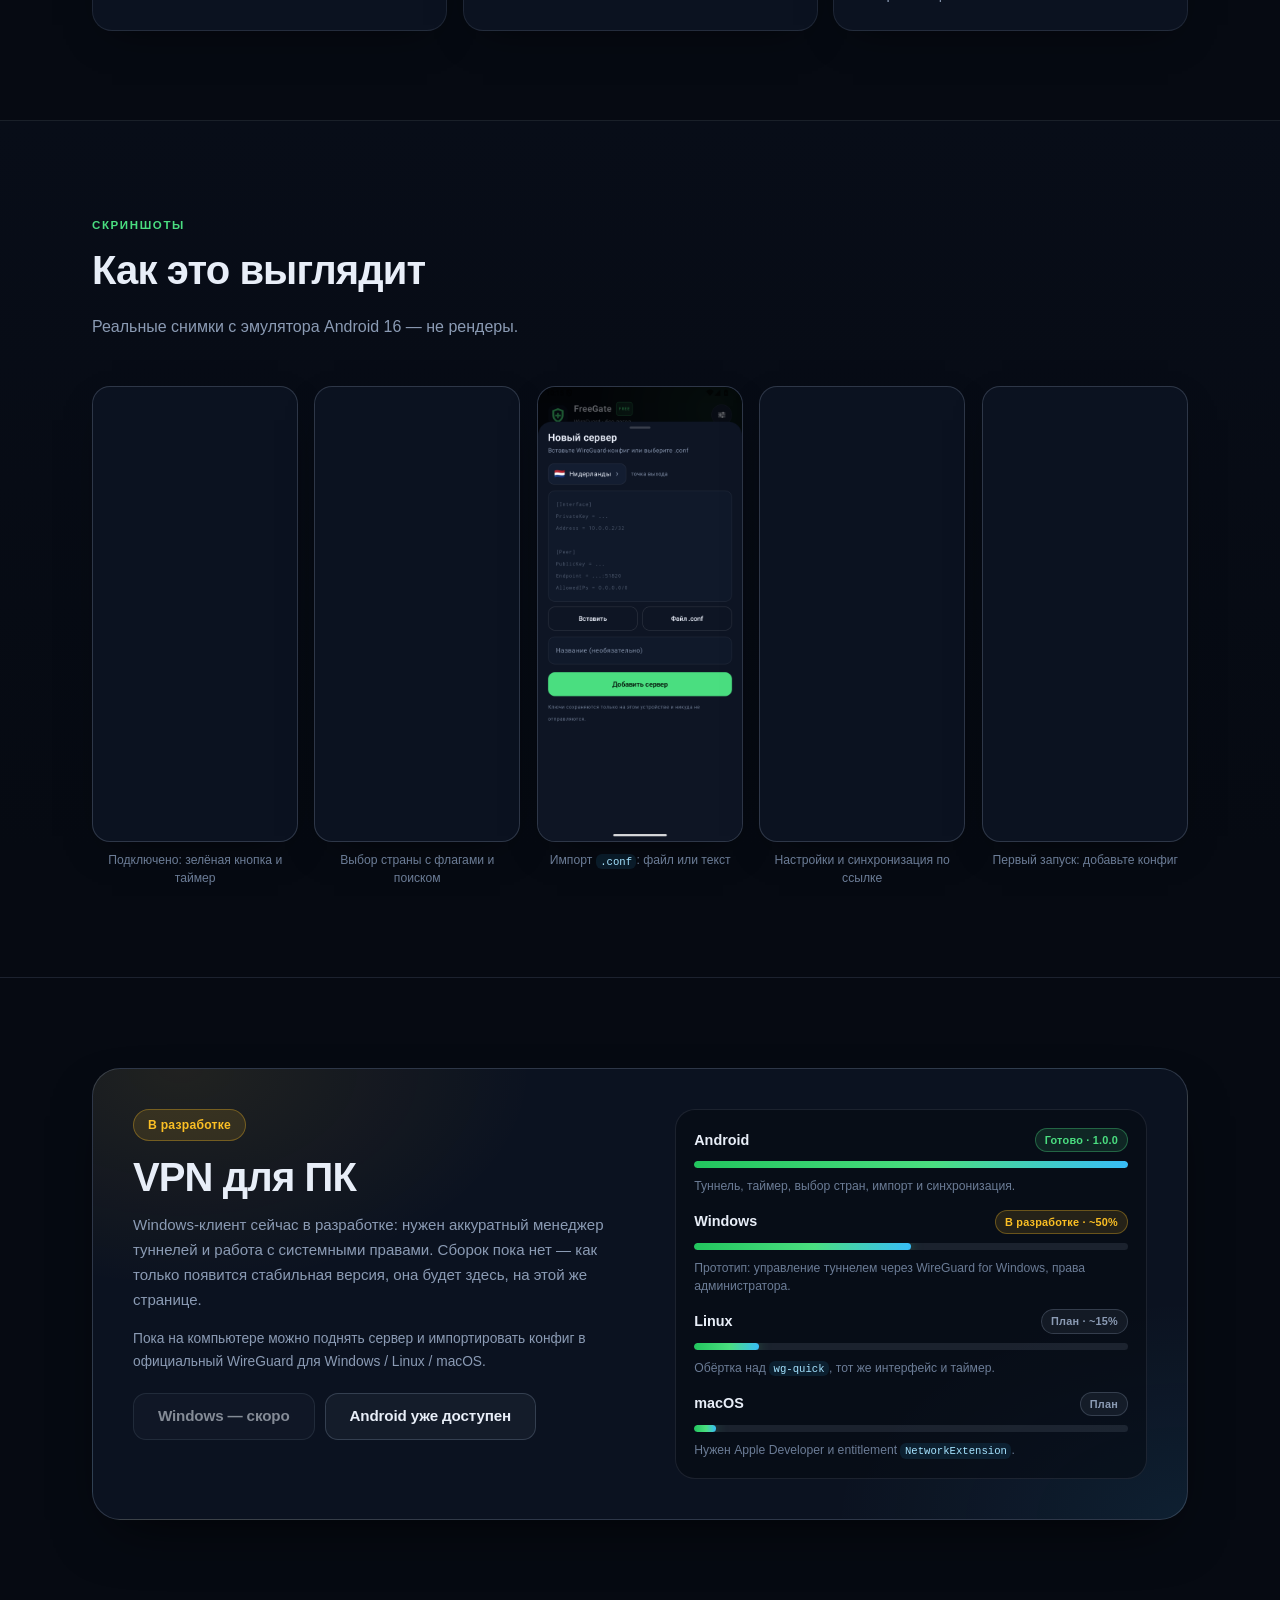
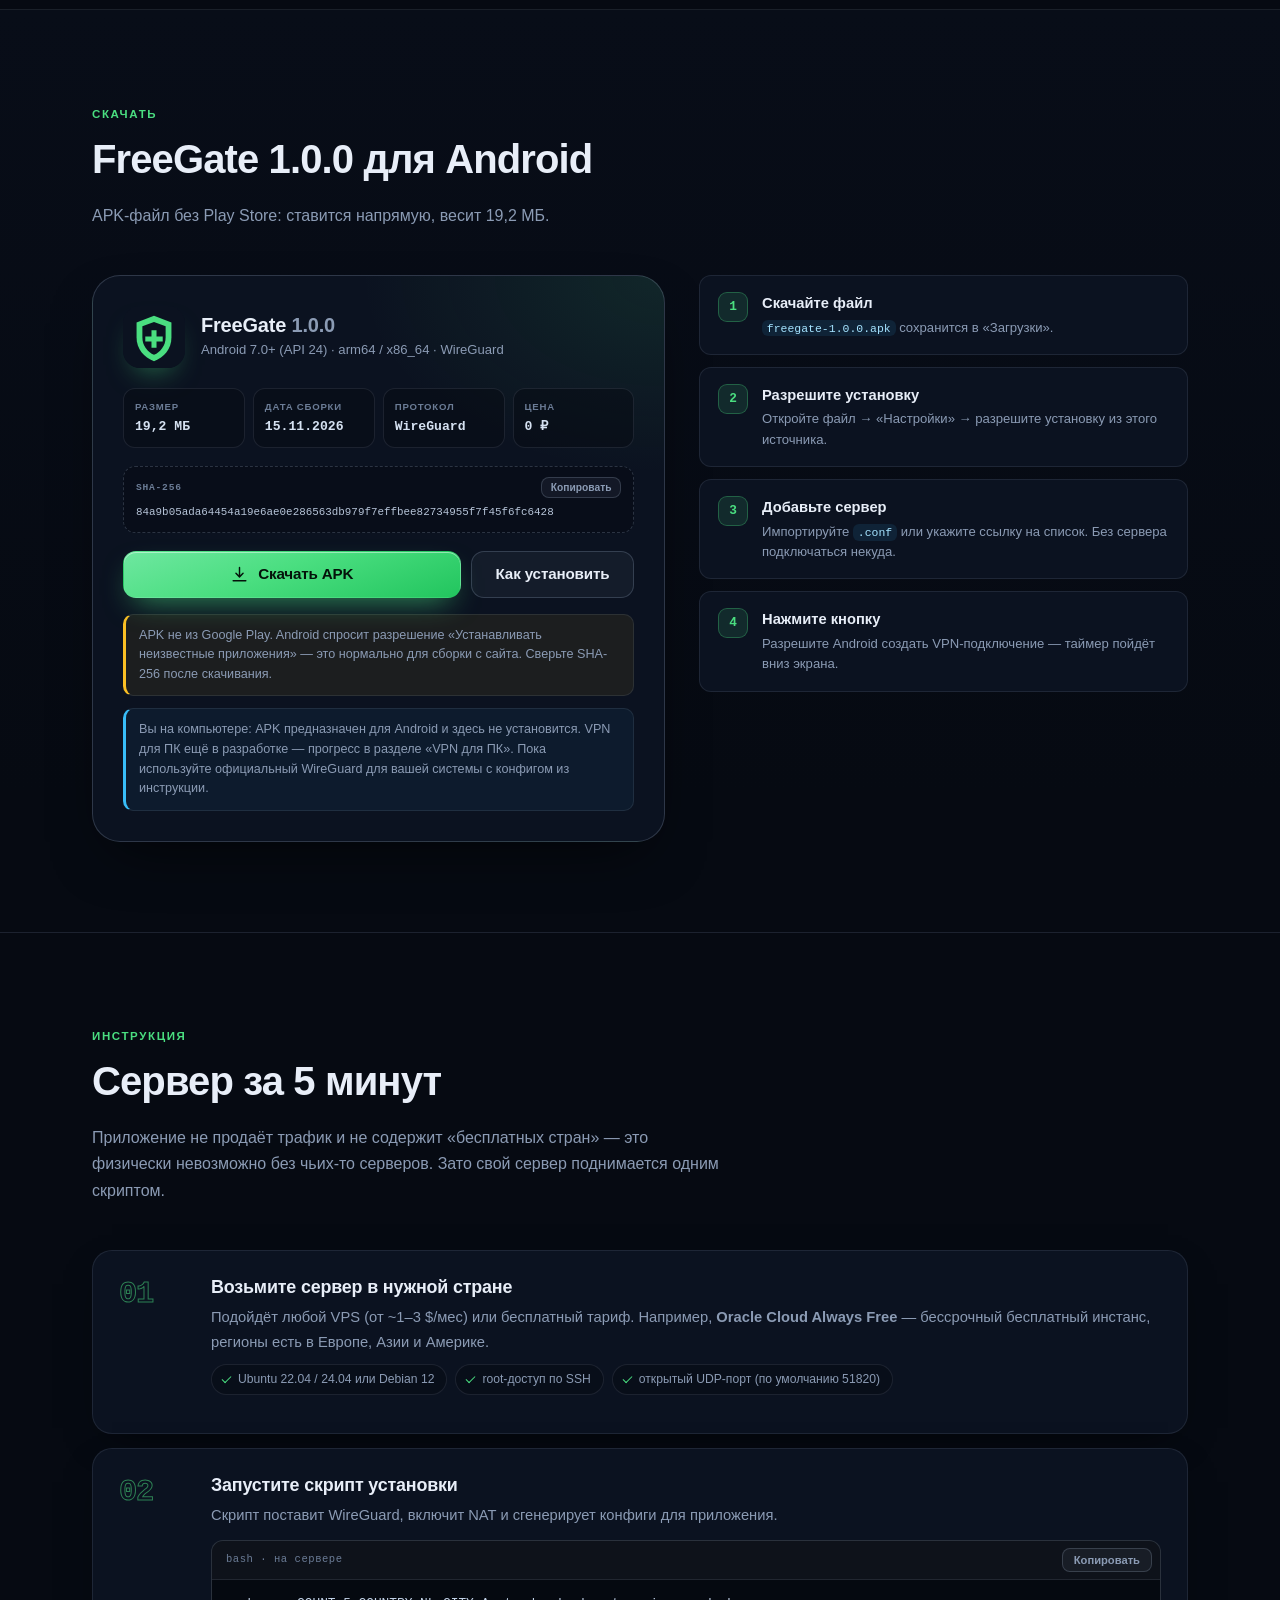
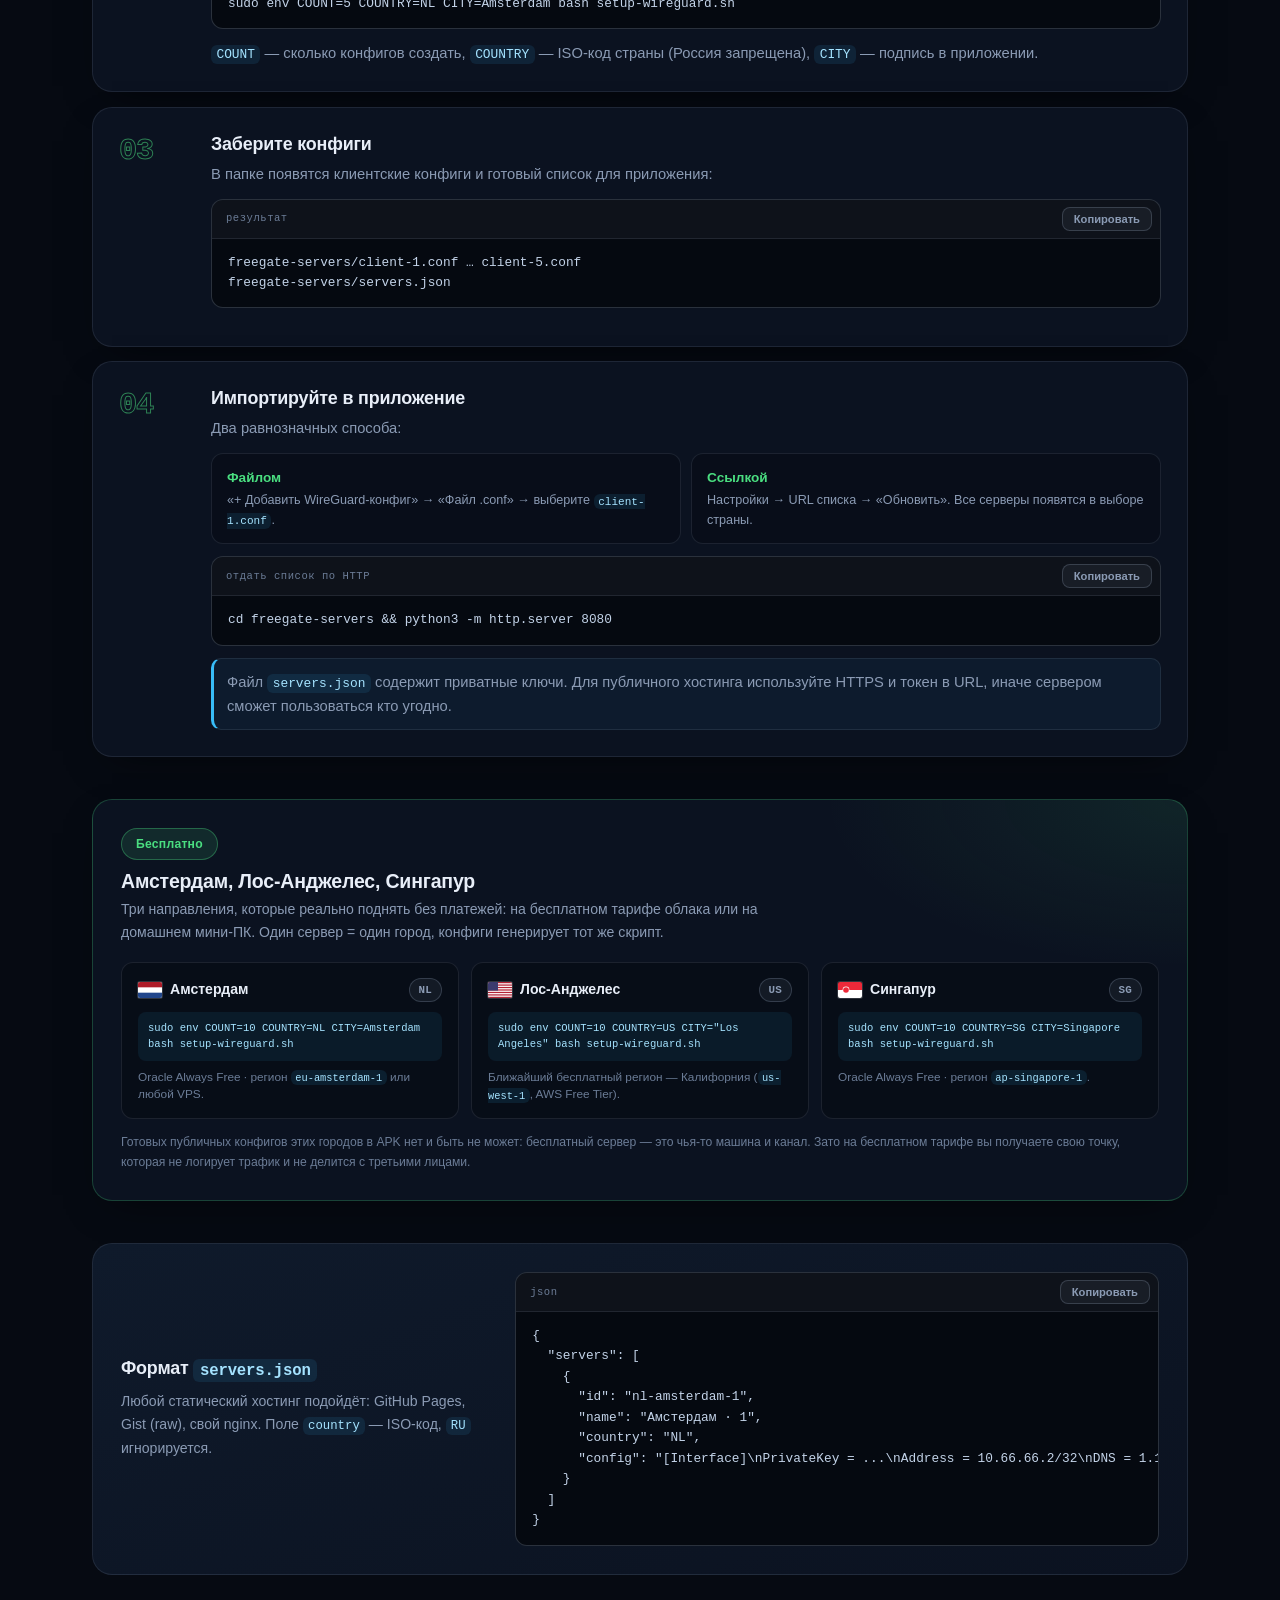
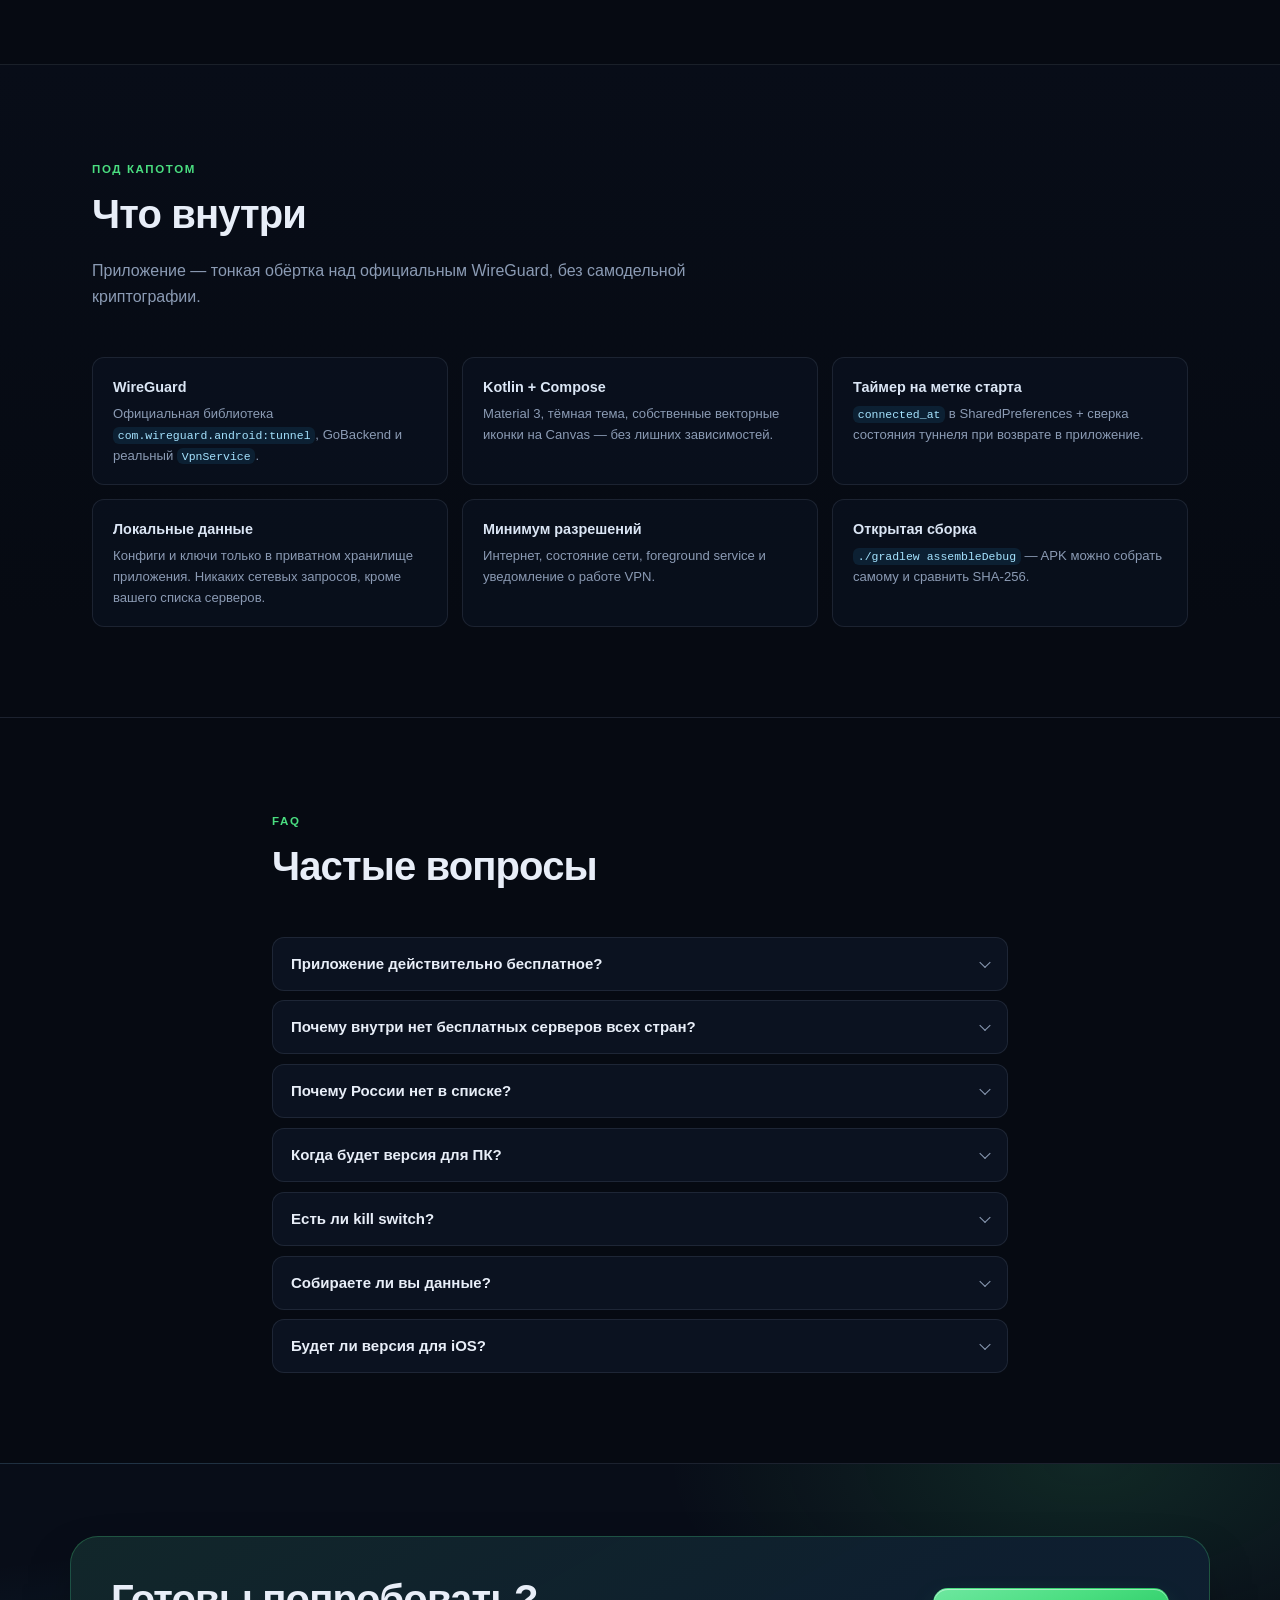
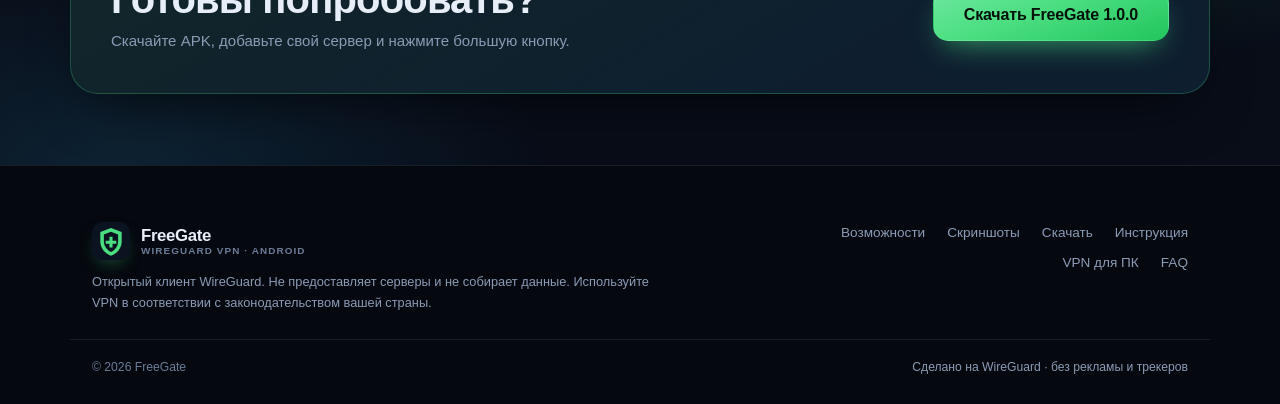
==== commit ea917d6c: "Add files via upload" ====
--- a/index.html
+++ b/index.html
@@ -21,7 +21,7 @@
 <header class="header" id="top">
   <div class="container header__inner">
     <a class="logo" href="#top" aria-label="FreeGate — на главную">
-      <span class="logo__mark">FG</span>
+      <img class="logo__mark" src="favicon.svg" alt="" width="38" height="38" decoding="async">
       <span class="logo__text">FreeGate<small>WireGuard VPN</small></span>
     </a>
 
@@ -74,7 +74,7 @@
       <div class="hero__demo">
         <div class="demo" id="demo">
           <div class="demo__bar">
-            <span class="demo__mark">FG</span>
+            <img class="demo__mark" src="favicon.svg" alt="" width="26" height="26" decoding="async">
             <span class="demo__name">FreeGate</span>
             <span class="demo__tag">демо</span>
           </div>
@@ -198,7 +198,7 @@
       <div class="shots">
         <figure class="shot reveal">
           <button class="shot__btn" type="button" data-full="screenshot.png" aria-label="Открыть скриншот: подключено">
-            <img src="screenshot.png" alt="Главный экран FreeGate в состоянии «Защищено», таймер 00:00:26" width="1080" height="2400" loading="lazy" decoding="async">
+            <img src="screenshot.png" alt="Главный экран FreeGate в состоянии «Защищено», таймер 00:00:58" width="1080" height="2400" loading="lazy" decoding="async">
           </button>
           <figcaption>Подключено: зелёная кнопка и таймер</figcaption>
         </figure>
@@ -226,7 +226,7 @@
 
         <figure class="shot reveal">
           <button class="shot__btn" type="button" data-full="home.png" aria-label="Открыть скриншот: главный экран">
-            <img src="home.png" alt="Пустой главный экран FreeGate с приглашением добавить конфиг" width="1080" height="2400" loading="lazy" decoding="async">
+            <img src="home.png" alt="Главный экран FreeGate: сервер выбран, туннель выключен" width="1080" height="2400" loading="lazy" decoding="async">
           </button>
           <figcaption>Первый запуск: добавьте конфиг</figcaption>
         </figure>
@@ -297,12 +297,7 @@
       <div class="download">
         <div class="download__card reveal">
           <div class="download__head">
-            <span class="download__icon">
-              <svg viewBox="0 0 108 108" aria-hidden="true">
-                <path d="M54 16 84 27v28c0 19-13 32-30 39-17-7-30-20-30-39V27z" fill="none" stroke="#4ade80" stroke-width="7" stroke-linejoin="round"/>
-                <path d="M51 40h6v10h10v6H57v10h-6V56H41v-6h10z" fill="#4ade80"/>
-              </svg>
-            </span>
+            <img class="download__logo" src="favicon.svg" alt="" width="62" height="62" decoding="async">
             <div>
               <h3>FreeGate <span class="muted">1.0.0</span></h3>
               <p class="muted">Android 7.0+ (API 24) · arm64 / x86_64 · WireGuard</p>
@@ -311,14 +306,14 @@
 
           <dl class="meta">
             <div><dt>Размер</dt><dd>19,2 МБ</dd></div>
-            <div><dt>Дата сборки</dt><dd>14.11.2026</dd></div>
+            <div><dt>Дата сборки</dt><dd>15.11.2026</dd></div>
             <div><dt>Протокол</dt><dd>WireGuard</dd></div>
             <div><dt>Цена</dt><dd>0 ₽</dd></div>
           </dl>
 
           <div class="hash">
             <span>SHA-256</span>
-            <code id="sha256">2eb17923ffebecacef1a17ab05d6e4ac99727edac79a7ae7ea9e01e63df77730</code>
+            <code id="sha256">84a9b05ada64454a19e6ae0e286563db979f7effbee82734955f7f45f6fc6428</code>
             <button class="copy copy--mini" type="button" data-copy-target="sha256" aria-label="Скопировать SHA-256">Копировать</button>
           </div>
 
@@ -396,7 +391,7 @@
             <p>Скрипт поставит WireGuard, включит NAT и сгенерирует конфиги для приложения.</p>
             <div class="code">
               <div class="code__head"><span>bash · на сервере</span><button class="copy" type="button">Копировать</button></div>
-              <pre><code>sudo COUNT=5 COUNTRY=NL CITY=Amsterdam bash setup-wireguard.sh</code></pre>
+              <pre><code>sudo env COUNT=5 COUNTRY=NL CITY=Amsterdam bash setup-wireguard.sh</code></pre>
             </div>
             <p class="muted">
               <code>COUNT</code> — сколько конфигов создать, <code>COUNTRY</code> — ISO-код страны
@@ -445,6 +440,75 @@
         </article>
       </div>
 
+      <!-- Бесплатные направления: три готовых пресета для своего сервера -->
+      <div class="free-cities reveal" id="free">
+        <div class="free-cities__head">
+          <span class="badge badge--ok badge--lg">Бесплатно</span>
+          <h3>Амстердам, Лос-Анджелес, Сингапур</h3>
+          <p>
+            Три направления, которые реально поднять без платежей: на бесплатном тарифе облака
+            или на домашнем мини-ПК. Один сервер = один город, конфиги генерирует тот же скрипт.
+          </p>
+        </div>
+
+        <div class="free-cities__grid">
+          <article class="fcity">
+            <div class="fcity__top">
+              <svg class="fcity__flag" viewBox="0 0 24 16" aria-hidden="true">
+                <rect width="24" height="16" fill="#ffffff"/>
+                <rect width="24" height="5.33" fill="#ae1c28"/>
+                <rect y="10.67" width="24" height="5.33" fill="#21468b"/>
+              </svg>
+              <b>Амстердам</b>
+              <span class="badge">NL</span>
+            </div>
+            <code class="fcity__cmd">sudo env COUNT=10 COUNTRY=NL CITY=Amsterdam bash setup-wireguard.sh</code>
+            <p>Oracle Always Free · регион <code>eu-amsterdam-1</code> или любой VPS.</p>
+          </article>
+
+          <article class="fcity">
+            <div class="fcity__top">
+              <svg class="fcity__flag" viewBox="0 0 24 16" aria-hidden="true">
+                <rect width="24" height="16" fill="#ffffff"/>
+                <rect width="24" height="1.23" fill="#b22234"/>
+                <rect y="2.46" width="24" height="1.23" fill="#b22234"/>
+                <rect y="4.92" width="24" height="1.23" fill="#b22234"/>
+                <rect y="7.38" width="24" height="1.23" fill="#b22234"/>
+                <rect y="9.85" width="24" height="1.23" fill="#b22234"/>
+                <rect y="12.31" width="24" height="1.23" fill="#b22234"/>
+                <rect y="14.77" width="24" height="1.23" fill="#b22234"/>
+                <rect width="10" height="8.6" fill="#3c3b6e"/>
+              </svg>
+              <b>Лос-Анджелес</b>
+              <span class="badge">US</span>
+            </div>
+            <code class="fcity__cmd">sudo env COUNT=10 COUNTRY=US CITY="Los Angeles" bash setup-wireguard.sh</code>
+            <p>Ближайший бесплатный регион — Калифорния (<code>us-west-1</code>, AWS Free Tier).</p>
+          </article>
+
+          <article class="fcity">
+            <div class="fcity__top">
+              <svg class="fcity__flag" viewBox="0 0 24 16" aria-hidden="true">
+                <rect width="24" height="8" fill="#ed2939"/>
+                <rect y="8" width="24" height="8" fill="#ffffff"/>
+                <circle cx="8" cy="8" r="3.4" fill="#ffffff"/>
+                <circle cx="8" cy="8" r="2.8" fill="#ed2939"/>
+              </svg>
+              <b>Сингапур</b>
+              <span class="badge">SG</span>
+            </div>
+            <code class="fcity__cmd">sudo env COUNT=10 COUNTRY=SG CITY=Singapore bash setup-wireguard.sh</code>
+            <p>Oracle Always Free · регион <code>ap-singapore-1</code>.</p>
+          </article>
+        </div>
+
+        <p class="free-cities__note">
+          Готовых публичных конфигов этих городов в APK нет и быть не может: бесплатный сервер —
+          это чья-то машина и канал. Зато на бесплатном тарифе вы получаете свою точку,
+          которая не логирует трафик и не делится с третьими лицами.
+        </p>
+      </div>
+
       <div class="json reveal">
         <div class="json__text">
           <h3>Формат <code>servers.json</code></h3>
@@ -508,7 +572,7 @@
 
         <details class="reveal">
           <summary>Почему России нет в списке?</summary>
-          <p>Это требование проекта: РФ не предлагается как точка выхода. Код <code>RU</code> заблокирован в каталоге и отфильтровывается при загрузке списка с сервера.</p>
+          <p>Приложение сделано в России, и точка выхода в России не имеет смысла: если вы и так находитесь в России, VPN через неё ничего не изменит. Поэтому кода <code>RU</code> нет в каталоге, а сервер с этим кодом отбрасывается при загрузке списка.</p>
         </details>
 
         <details class="reveal">
@@ -551,7 +615,7 @@
   <div class="container footer__grid">
     <div>
       <a class="logo logo--footer" href="#top">
-        <span class="logo__mark">FG</span>
+        <img class="logo__mark" src="favicon.svg" alt="" width="38" height="38" decoding="async">
         <span class="logo__text">FreeGate<small>WireGuard VPN · Android</small></span>
       </a>
       <p class="muted footer__note">
--- a/assets/css/style.css
+++ b/assets/css/style.css
@@ -214,17 +214,10 @@
 .logo__mark {
   width: 38px;
   height: 38px;
+  flex-shrink: 0;
+  display: block;
   border-radius: 11px;
-  display: grid;
-  place-items: center;
-  font-family: var(--mono);
-  font-size: 0.8rem;
-  font-weight: 700;
-  letter-spacing: -0.03em;
-  color: #04120a;
-  background: linear-gradient(145deg, var(--green), var(--green-dim));
-  box-shadow: 0 6px 18px -6px rgba(74, 222, 128, 0.7),
-    inset 0 1px 0 rgba(255, 255, 255, 0.4);
+  box-shadow: 0 8px 20px -10px rgba(74, 222, 128, 0.65);
 }
 
 .logo__text {
@@ -615,14 +608,9 @@
 .demo__mark {
   width: 26px;
   height: 26px;
+  flex-shrink: 0;
+  display: block;
   border-radius: 8px;
-  display: grid;
-  place-items: center;
-  font-family: var(--mono);
-  font-size: 0.6rem;
-  font-weight: 700;
-  color: #04120a;
-  background: linear-gradient(145deg, var(--green), var(--green-dim));
 }
 
 .demo__name {
@@ -1183,20 +1171,12 @@
   font-size: 0.82rem;
 }
 
-.download__icon {
+.download__logo {
   width: 62px;
   height: 62px;
   flex-shrink: 0;
-  display: grid;
-  place-items: center;
   border-radius: 17px;
-  border: 1px solid rgba(74, 222, 128, 0.3);
-  background: var(--green-soft);
-}
-
-.download__icon svg {
-  width: 44px;
-  height: 44px;
+  box-shadow: 0 14px 30px -16px rgba(74, 222, 128, 0.7);
 }
 
 .meta {
@@ -1463,6 +1443,99 @@
   font-size: 0.79rem;
   line-height: 1.55;
   color: var(--muted);
+}
+
+/* бесплатные направления */
+.free-cities {
+  margin: 0 0 clamp(28px, 4vw, 42px);
+  padding: clamp(20px, 3vw, 28px);
+  border: 1px solid rgba(74, 222, 128, 0.24);
+  border-radius: var(--radius);
+  background:
+    radial-gradient(520px 240px at 100% 0%, rgba(74, 222, 128, 0.09), transparent 70%),
+    var(--surface);
+  box-shadow: var(--shadow-soft);
+}
+
+.free-cities__head {
+  max-width: 660px;
+  margin-bottom: 18px;
+}
+
+.free-cities__head h3 {
+  margin: 10px 0 6px;
+  font-size: 1.22rem;
+}
+
+.free-cities__head p {
+  margin: 0;
+  font-size: 0.88rem;
+  line-height: 1.6;
+  color: var(--muted);
+}
+
+.free-cities__grid {
+  display: grid;
+  grid-template-columns: repeat(3, minmax(0, 1fr));
+  gap: 12px;
+}
+
+.fcity {
+  padding: 15px 16px 14px;
+  border: 1px solid var(--line);
+  border-radius: var(--radius-sm);
+  background: rgba(6, 10, 18, 0.55);
+}
+
+.fcity__top {
+  display: flex;
+  align-items: center;
+  gap: 8px;
+  margin-bottom: 10px;
+}
+
+.fcity__flag {
+  width: 24px;
+  height: 16px;
+  flex-shrink: 0;
+  border-radius: 2px;
+  box-shadow: 0 0 0 1px rgba(255, 255, 255, 0.16);
+}
+
+.fcity__top b {
+  font-size: 0.88rem;
+  font-weight: 600;
+}
+
+.fcity__top .badge {
+  margin-left: auto;
+  font-family: var(--mono);
+}
+
+.fcity__cmd {
+  display: block;
+  margin-bottom: 8px;
+  padding: 8px 10px;
+  border-radius: 8px;
+  background: rgba(56, 189, 248, 0.08);
+  color: #a5e3ff;
+  font-size: 0.66rem;
+  line-height: 1.55;
+  overflow-wrap: anywhere;
+}
+
+.fcity p {
+  margin: 0;
+  font-size: 0.74rem;
+  line-height: 1.5;
+  color: var(--muted-2);
+}
+
+.free-cities__note {
+  margin: 14px 0 0;
+  font-size: 0.76rem;
+  line-height: 1.6;
+  color: var(--muted-2);
 }
 
 /* блоки кода */
@@ -1932,6 +2005,10 @@
     grid-template-columns: repeat(2, minmax(0, 1fr));
   }
 
+  .free-cities__grid {
+    grid-template-columns: repeat(2, minmax(0, 1fr));
+  }
+
   .gstep {
     grid-template-columns: 54px 1fr;
     gap: 14px;
@@ -1973,7 +2050,8 @@
   .tech,
   .shots,
   .meta,
-  .ways {
+  .ways,
+  .free-cities__grid {
     grid-template-columns: 1fr;
   }
 
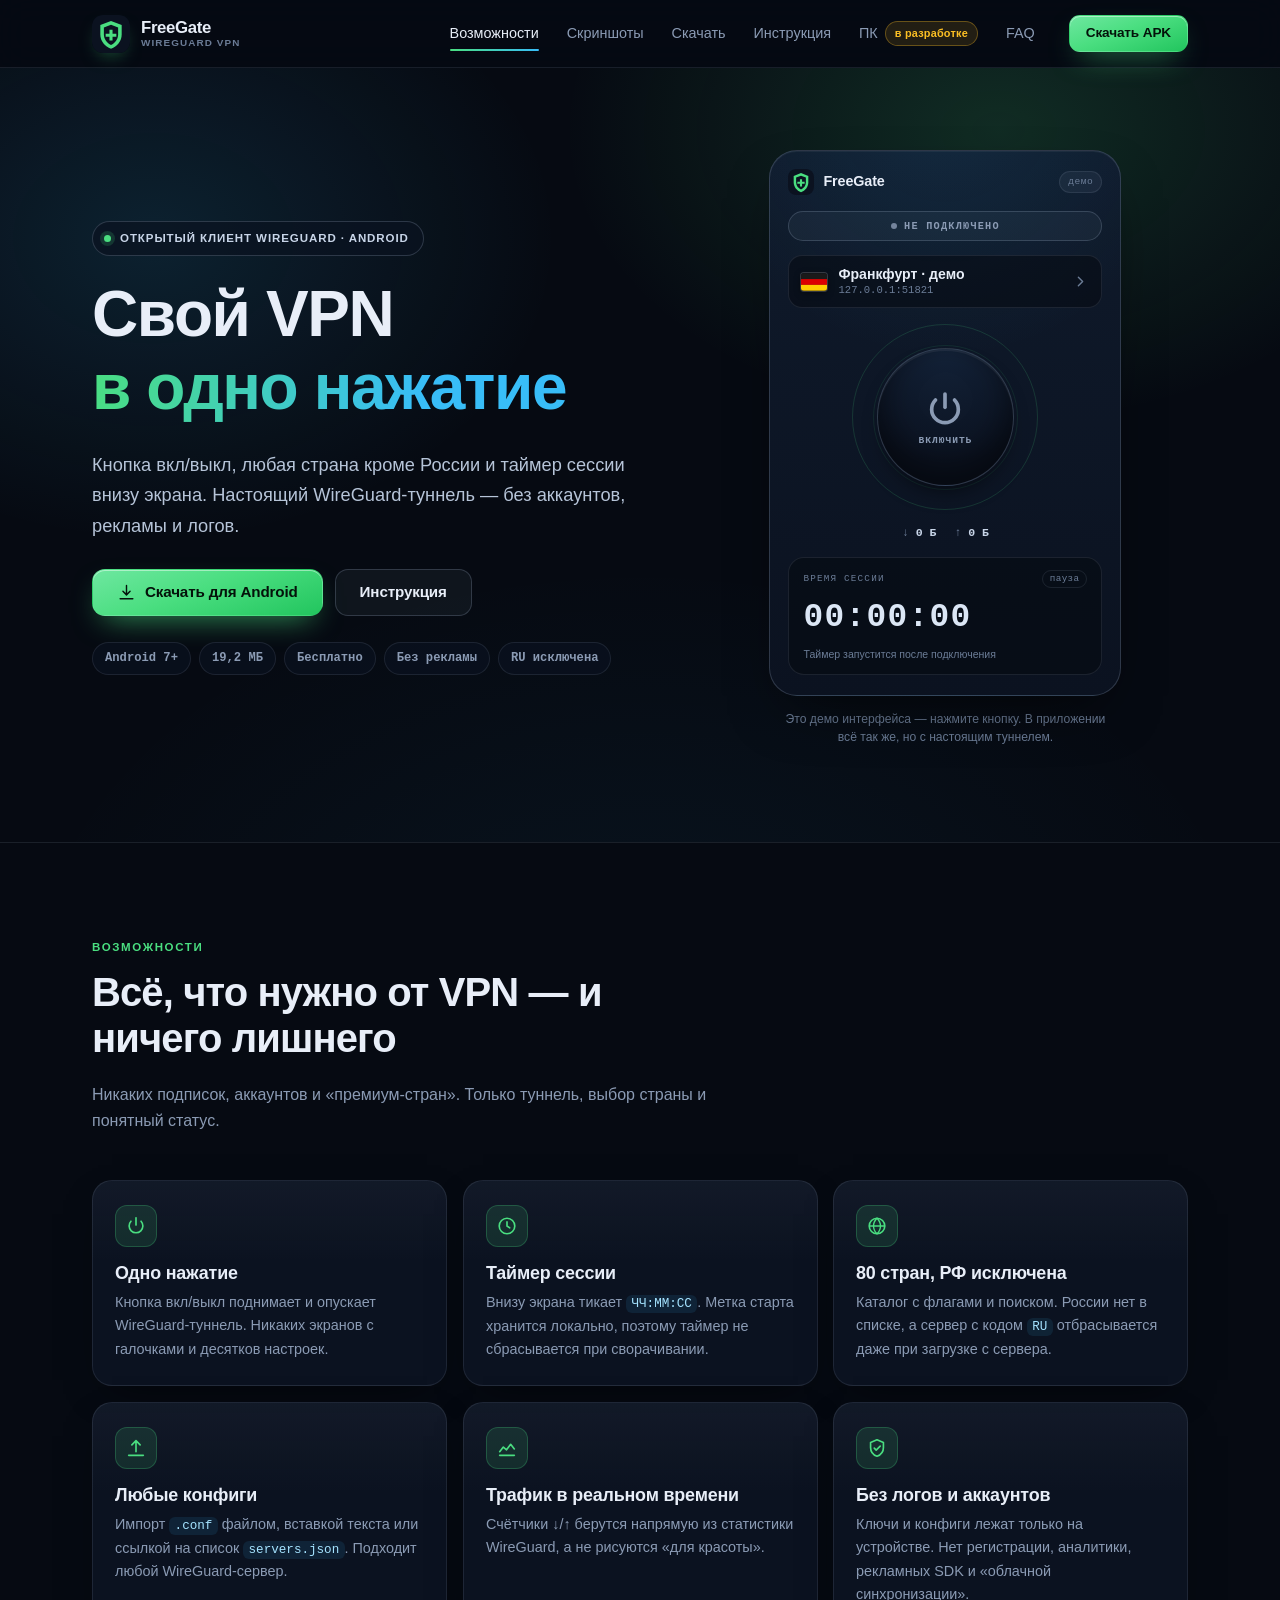
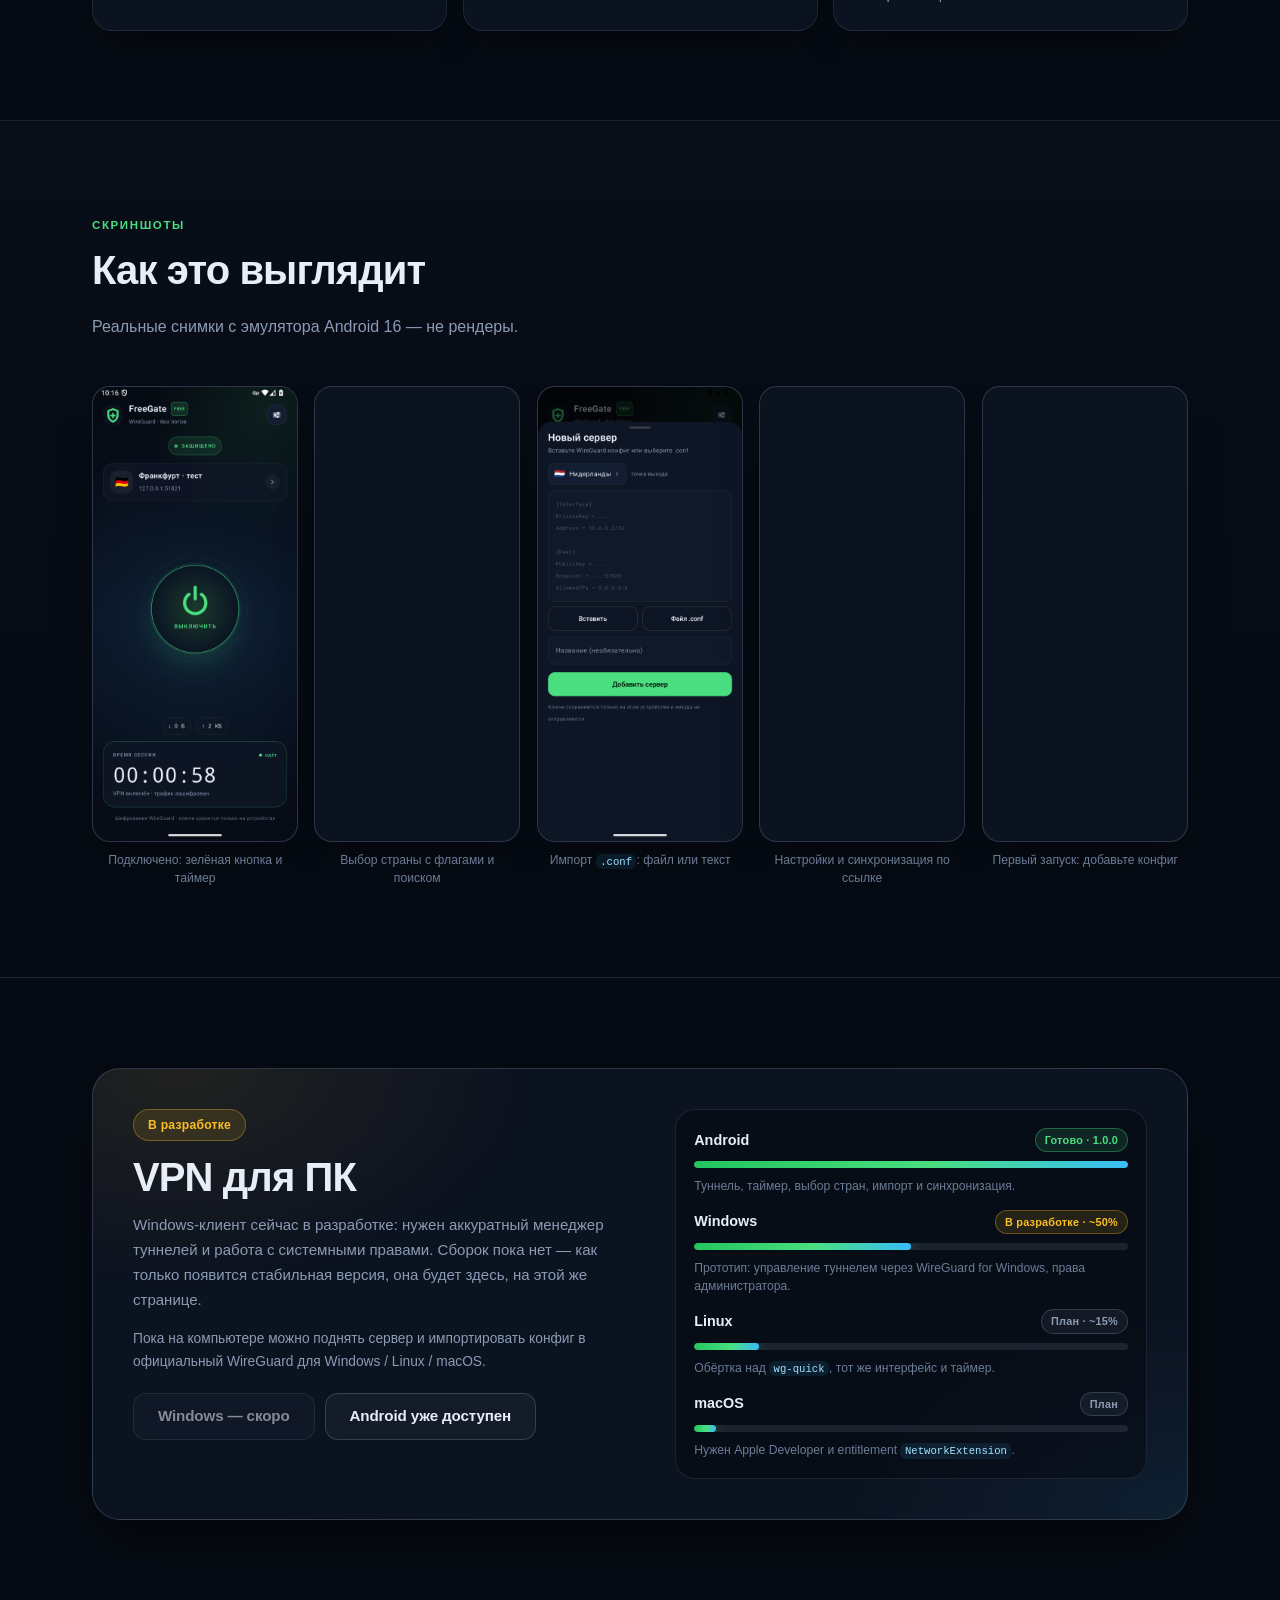
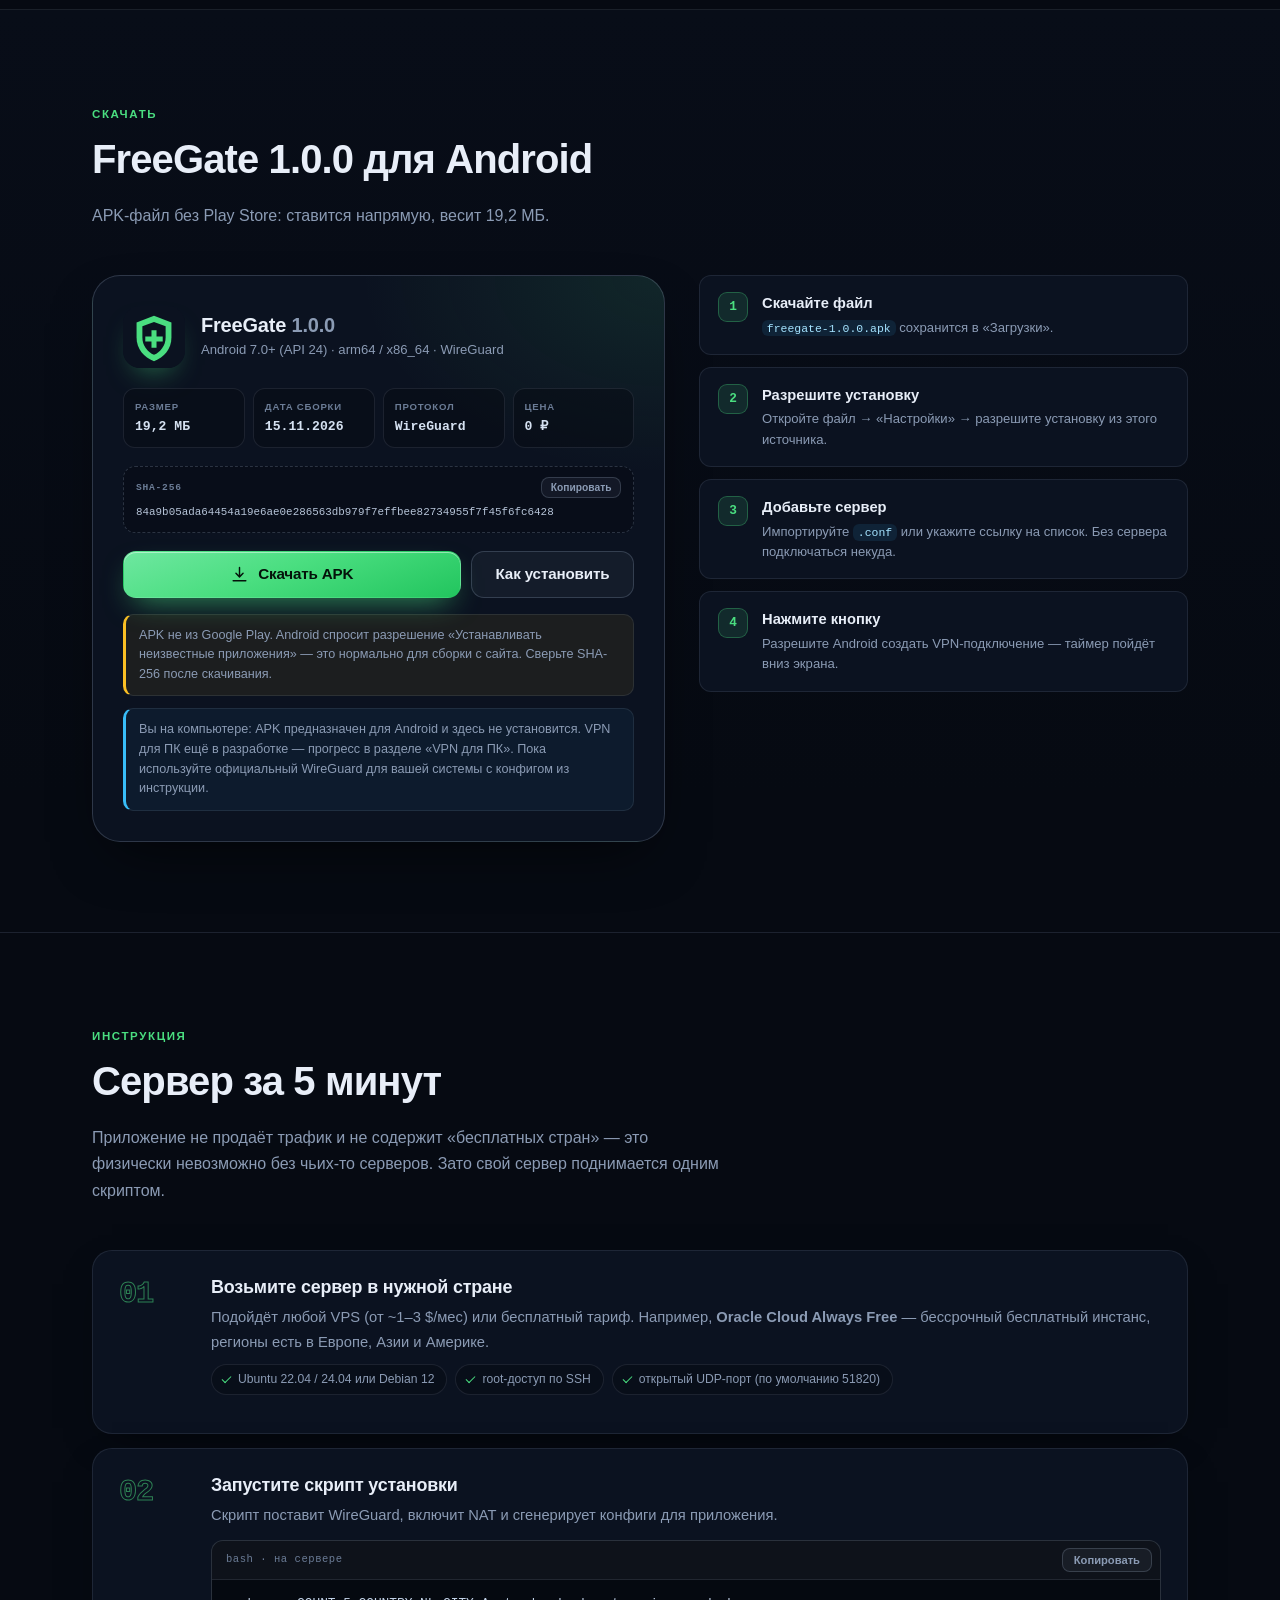
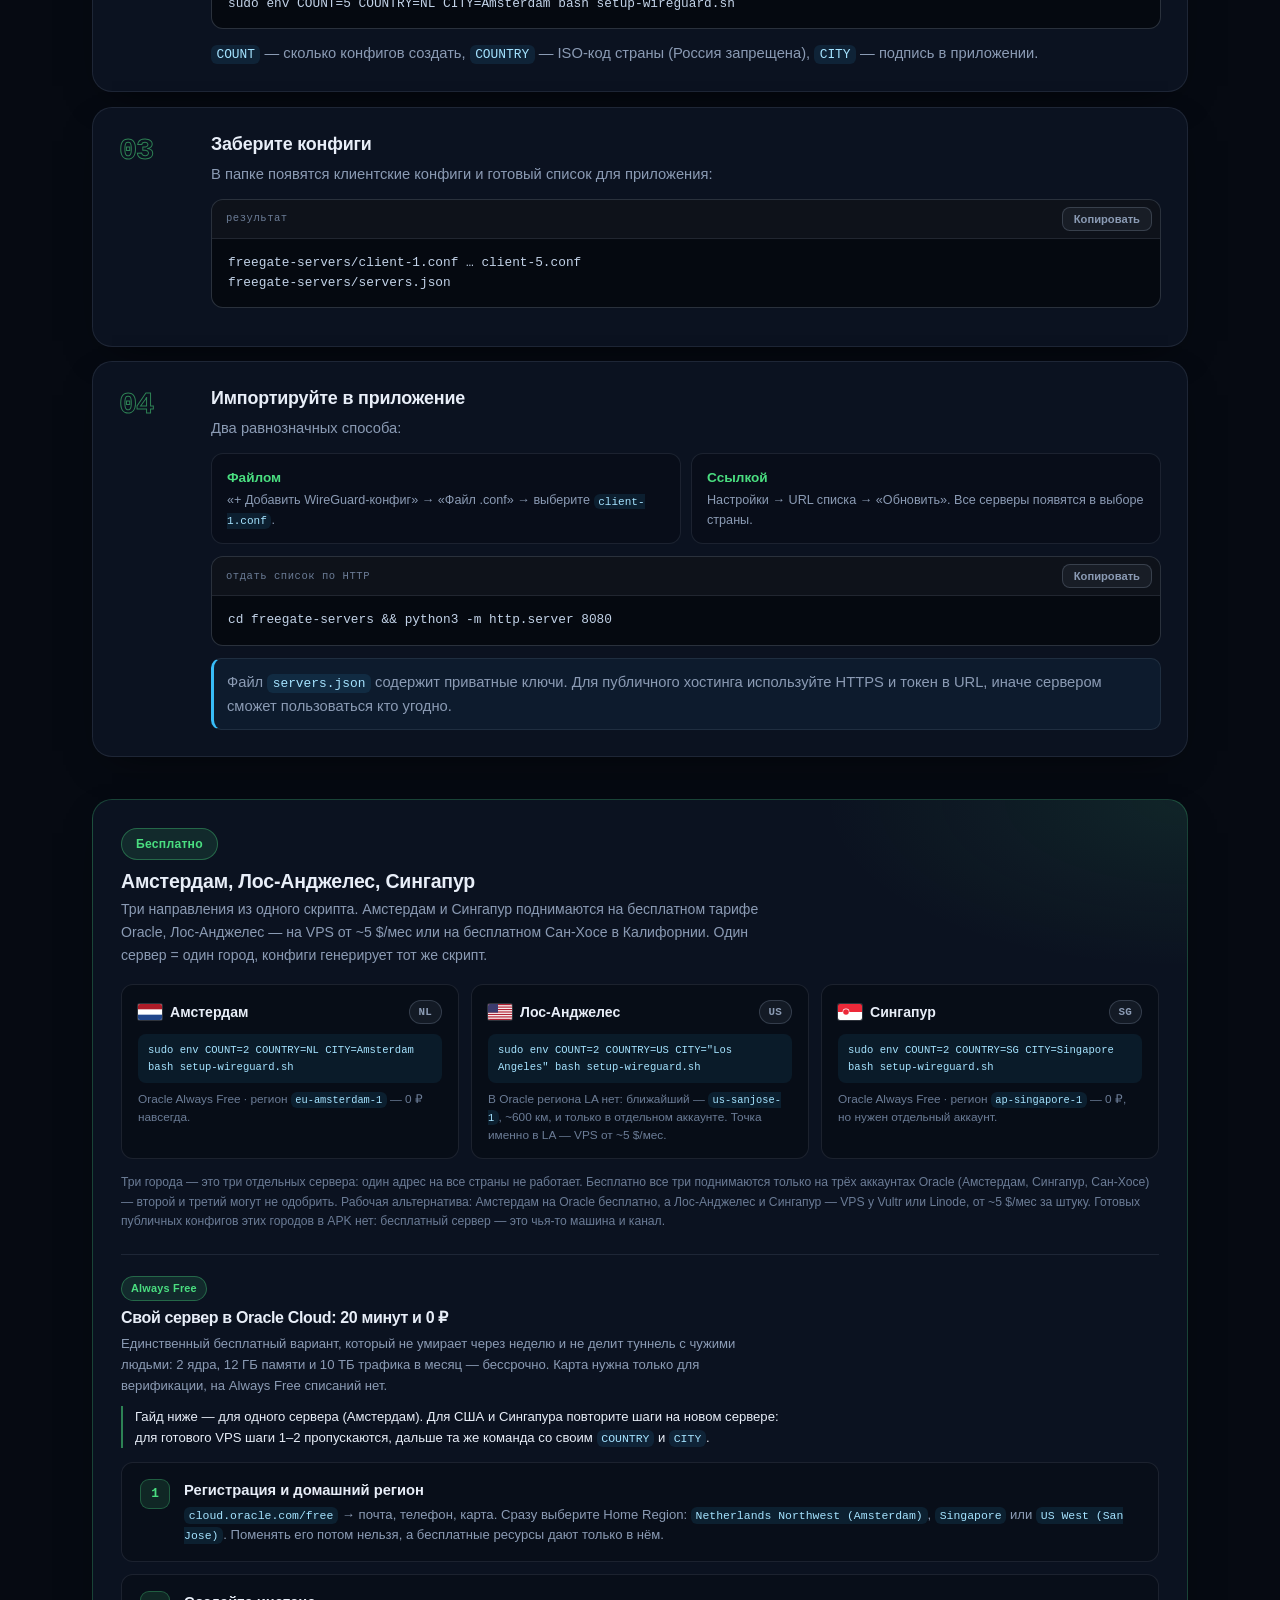
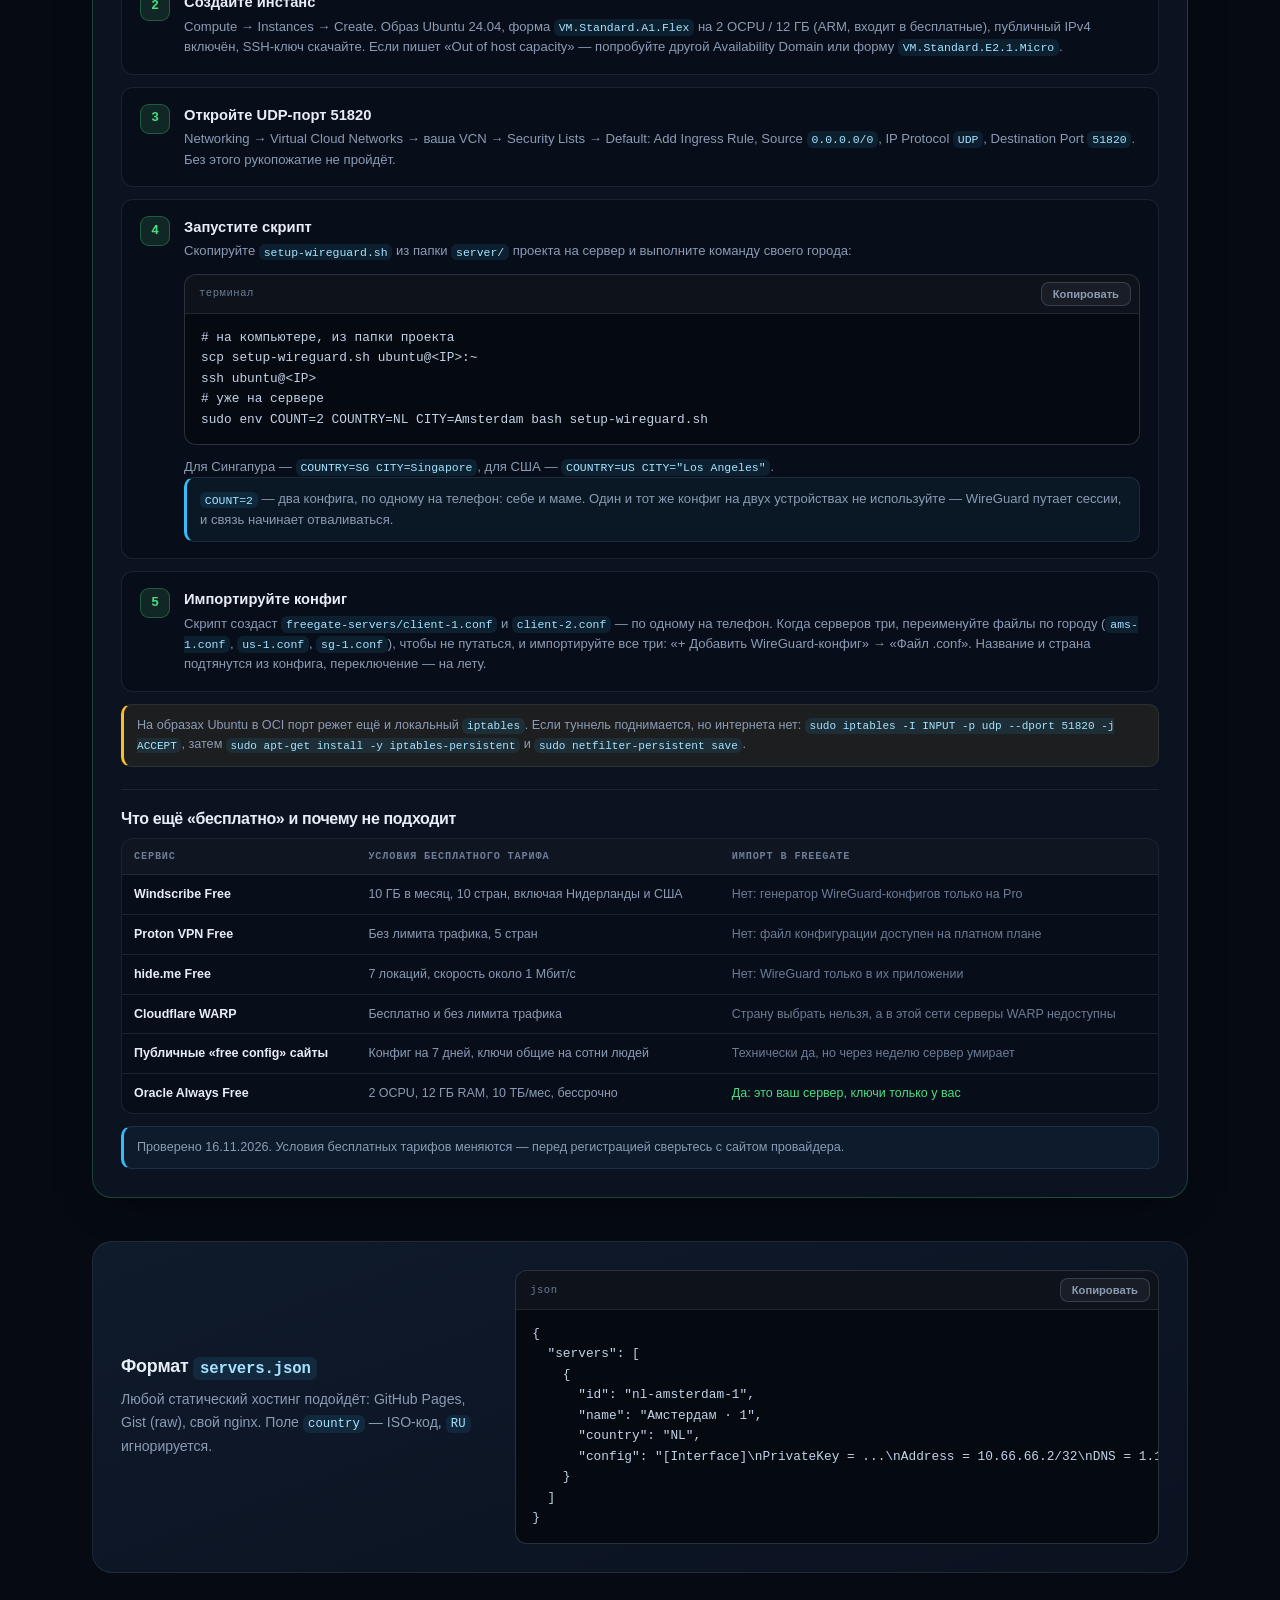
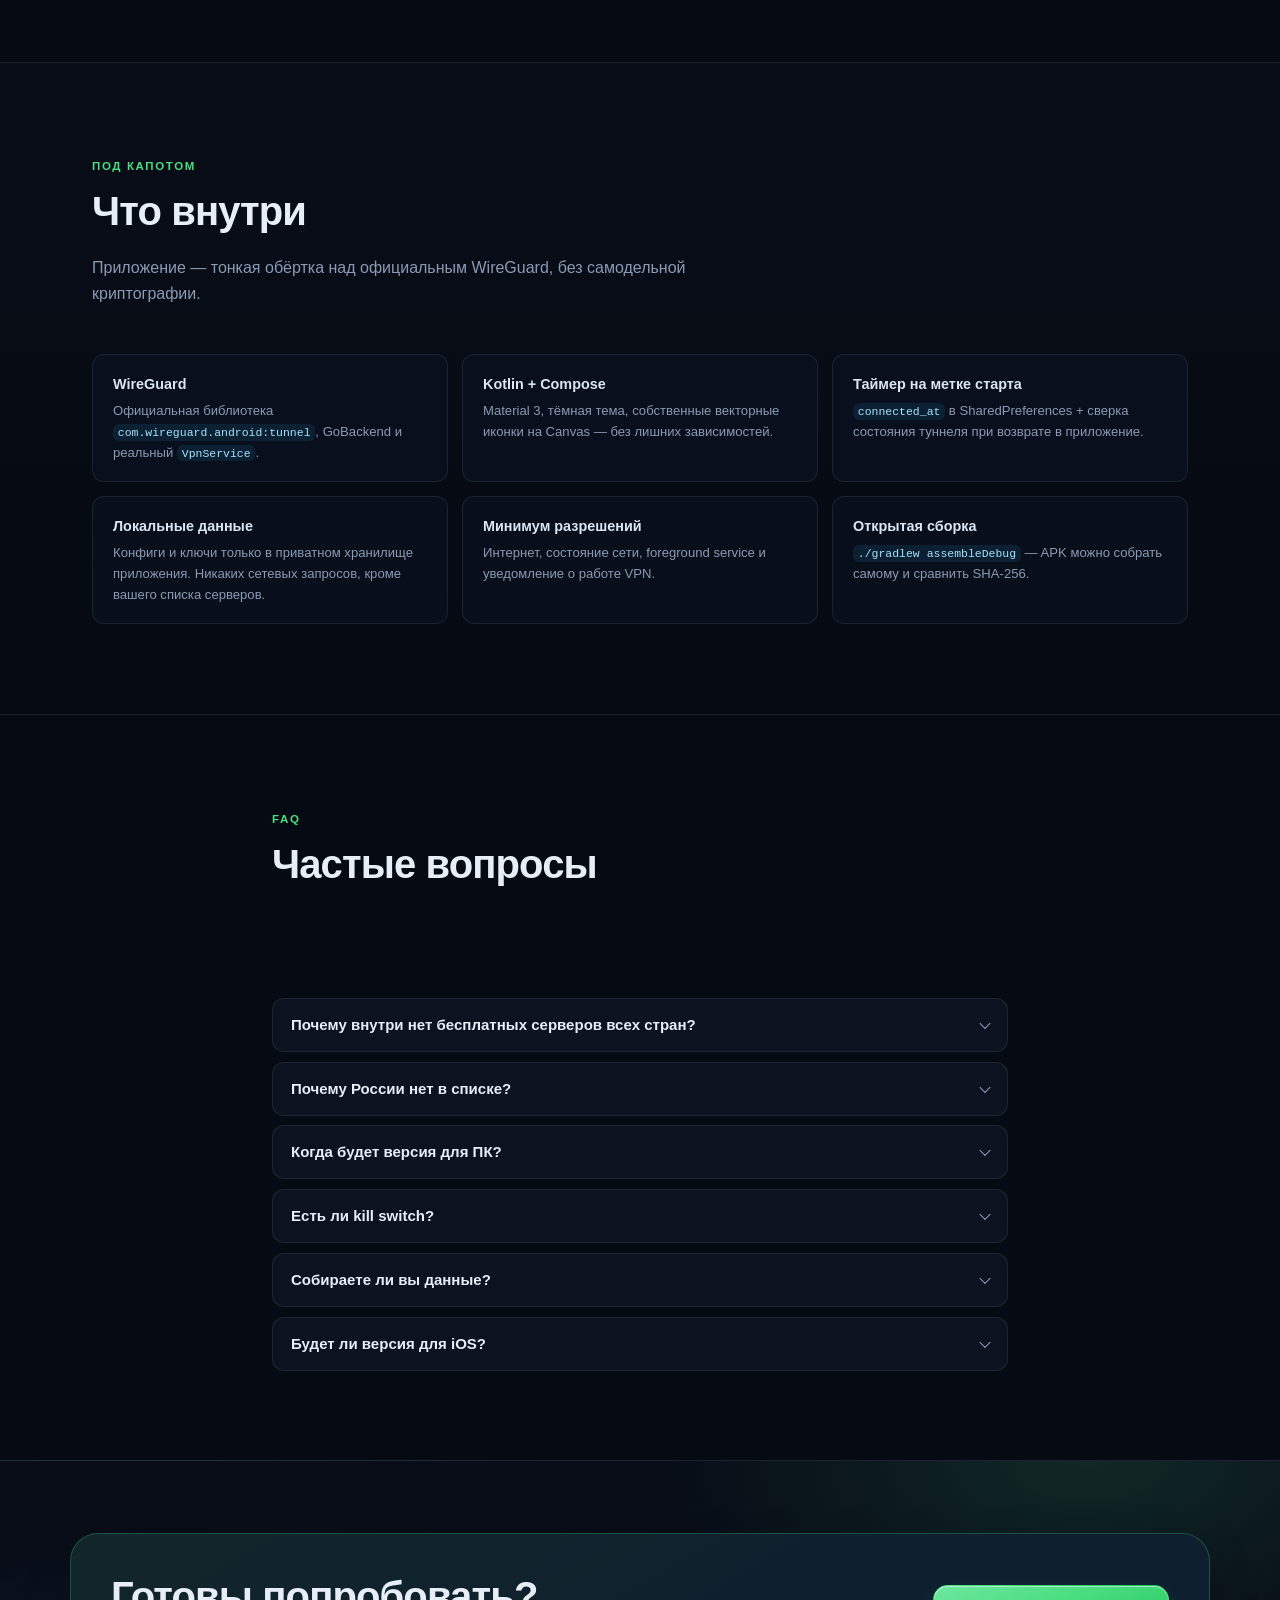
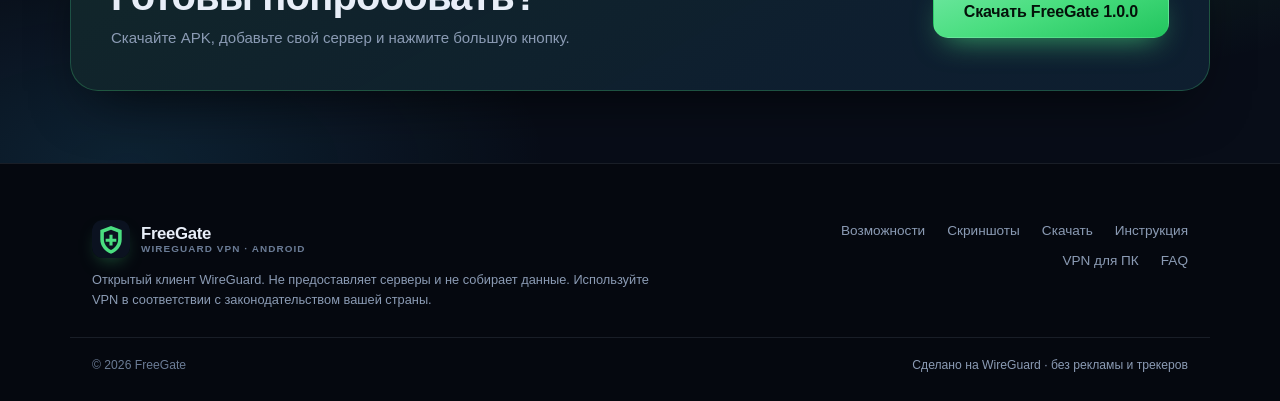
==== commit 88af97fe: "Add files via upload" ====
--- a/index.html
+++ b/index.html
@@ -446,10 +446,10 @@
           <span class="badge badge--ok badge--lg">Бесплатно</span>
           <h3>Амстердам, Лос-Анджелес, Сингапур</h3>
           <p>
-            Три направления, которые реально поднять без платежей: на бесплатном тарифе облака
-            или на домашнем мини-ПК. Один сервер = один город, конфиги генерирует тот же скрипт.
-          </p>
-        </div>
+            Три направления из одного скрипта. Амстердам и Сингапур поднимаются на бесплатном
+            тарифе Oracle, Лос-Анджелес — на VPS от ~5 $/мес или на бесплатном Сан-Хосе
+            в Калифорнии. Один сервер = один город, конфиги генерирует тот же скрипт.
+          </p>        </div>
 
         <div class="free-cities__grid">
           <article class="fcity">
@@ -462,8 +462,8 @@
               <b>Амстердам</b>
               <span class="badge">NL</span>
             </div>
-            <code class="fcity__cmd">sudo env COUNT=10 COUNTRY=NL CITY=Amsterdam bash setup-wireguard.sh</code>
-            <p>Oracle Always Free · регион <code>eu-amsterdam-1</code> или любой VPS.</p>
+            <code class="fcity__cmd">sudo env COUNT=2 COUNTRY=NL CITY=Amsterdam bash setup-wireguard.sh</code>
+            <p>Oracle Always Free · регион <code>eu-amsterdam-1</code> — 0&nbsp;₽ навсегда.</p>
           </article>
 
           <article class="fcity">
@@ -482,8 +482,8 @@
               <b>Лос-Анджелес</b>
               <span class="badge">US</span>
             </div>
-            <code class="fcity__cmd">sudo env COUNT=10 COUNTRY=US CITY="Los Angeles" bash setup-wireguard.sh</code>
-            <p>Ближайший бесплатный регион — Калифорния (<code>us-west-1</code>, AWS Free Tier).</p>
+            <code class="fcity__cmd">sudo env COUNT=2 COUNTRY=US CITY="Los Angeles" bash setup-wireguard.sh</code>
+            <p>В Oracle региона LA нет: ближайший — <code>us-sanjose-1</code>, ~600 км, и только в отдельном аккаунте. Точка именно в LA — VPS от ~5&nbsp;$/мес.</p>
           </article>
 
           <article class="fcity">
@@ -497,16 +497,175 @@
               <b>Сингапур</b>
               <span class="badge">SG</span>
             </div>
-            <code class="fcity__cmd">sudo env COUNT=10 COUNTRY=SG CITY=Singapore bash setup-wireguard.sh</code>
-            <p>Oracle Always Free · регион <code>ap-singapore-1</code>.</p>
+            <code class="fcity__cmd">sudo env COUNT=2 COUNTRY=SG CITY=Singapore bash setup-wireguard.sh</code>
+            <p>Oracle Always Free · регион <code>ap-singapore-1</code> — 0&nbsp;₽, но нужен отдельный аккаунт.</p>
           </article>
         </div>
 
         <p class="free-cities__note">
-          Готовых публичных конфигов этих городов в APK нет и быть не может: бесплатный сервер —
-          это чья-то машина и канал. Зато на бесплатном тарифе вы получаете свою точку,
-          которая не логирует трафик и не делится с третьими лицами.
+          Три города — это три отдельных сервера: один адрес на все страны не работает.
+          Бесплатно все три поднимаются только на трёх аккаунтах Oracle (Амстердам, Сингапур,
+          Сан-Хосе) — второй и третий могут не одобрить. Рабочая альтернатива: Амстердам
+          на Oracle бесплатно, а Лос-Анджелес и Сингапур — VPS у Vultr или Linode, от ~5&nbsp;$/мес
+          за штуку. Готовых публичных конфигов этих городов в APK нет: бесплатный сервер —
+          это чья-то машина и канал.
         </p>
+
+        <!-- Пошаговый гайд: единственный честный бесплатный вариант -->
+        <div class="free-how">
+          <div class="free-how__head">
+            <span class="badge badge--ok">Always Free</span>
+            <h4>Свой сервер в Oracle Cloud: 20 минут и 0&nbsp;₽</h4>
+            <p>
+              Единственный бесплатный вариант, который не умирает через неделю и не делит
+              туннель с чужими людьми: 2 ядра, 12 ГБ памяти и 10 ТБ трафика в месяц — бессрочно.
+              Карта нужна только для верификации, на Always Free списаний нет.
+            </p>
+            <p class="free-how__tip">
+              Гайд ниже — для одного сервера (Амстердам). Для США и Сингапура повторите шаги
+              на новом сервере: для готового VPS шаги 1–2 пропускаются, дальше та же команда
+              со своим <code>COUNTRY</code> и <code>CITY</code>.
+            </p>
+          </div>
+
+          <ol class="steps free-how__steps">
+            <li class="step">
+              <span class="step__num">1</span>
+              <div>
+                <b>Регистрация и домашний регион</b>
+                <p>
+                  <code>cloud.oracle.com/free</code> → почта, телефон, карта. Сразу выберите
+                  Home Region: <code>Netherlands Northwest (Amsterdam)</code>,
+                  <code>Singapore</code> или <code>US West (San Jose)</code>.
+                  Поменять его потом нельзя, а бесплатные ресурсы дают только в нём.
+                </p>
+              </div>
+            </li>
+
+            <li class="step">
+              <span class="step__num">2</span>
+              <div>
+                <b>Создайте инстанс</b>
+                <p>
+                  Compute → Instances → Create. Образ Ubuntu 24.04, форма
+                  <code>VM.Standard.A1.Flex</code> на 2 OCPU / 12 ГБ (ARM, входит в бесплатные),
+                  публичный IPv4 включён, SSH-ключ скачайте. Если пишет
+                  «Out of host capacity» — попробуйте другой Availability Domain или форму
+                  <code>VM.Standard.E2.1.Micro</code>.
+                </p>
+              </div>
+            </li>
+
+            <li class="step">
+              <span class="step__num">3</span>
+              <div>
+                <b>Откройте UDP-порт 51820</b>
+                <p>
+                  Networking → Virtual Cloud Networks → ваша VCN → Security Lists → Default:
+                  Add Ingress Rule, Source <code>0.0.0.0/0</code>, IP Protocol <code>UDP</code>,
+                  Destination Port <code>51820</code>. Без этого рукопожатие не пройдёт.
+                </p>
+              </div>
+            </li>
+
+            <li class="step">
+              <span class="step__num">4</span>
+              <div>
+                <b>Запустите скрипт</b>
+                <p>Скопируйте <code>setup-wireguard.sh</code> из папки <code>server/</code> проекта на сервер и выполните команду своего города:</p>
+                <div class="code">
+                  <div class="code__head"><span>терминал</span><button class="copy" type="button">Копировать</button></div>
+                  <pre><code># на компьютере, из папки проекта
+scp setup-wireguard.sh ubuntu@&lt;IP&gt;:~
+ssh ubuntu@&lt;IP&gt;
+# уже на сервере
+sudo env COUNT=2 COUNTRY=NL CITY=Amsterdam bash setup-wireguard.sh</code></pre>
+                </div>
+                <p>Для Сингапура — <code>COUNTRY=SG CITY=Singapore</code>, для США — <code>COUNTRY=US CITY="Los Angeles"</code>.</p>
+                <p class="note">
+                  <code>COUNT=2</code> — два конфига, по одному на телефон: себе и маме.
+                  Один и тот же конфиг на двух устройствах не используйте — WireGuard
+                  путает сессии, и связь начинает отваливаться.
+                </p>
+              </div>
+            </li>
+
+            <li class="step">
+              <span class="step__num">5</span>
+              <div>
+                <b>Импортируйте конфиг</b>
+                <p>
+                  Скрипт создаст <code>freegate-servers/client-1.conf</code> и
+                  <code>client-2.conf</code> — по одному на телефон. Когда серверов три,
+                  переименуйте файлы по городу (<code>ams-1.conf</code>, <code>us-1.conf</code>,
+                  <code>sg-1.conf</code>), чтобы не путаться, и импортируйте все три:
+                  «+ Добавить WireGuard-конфиг» → «Файл .conf». Название и страна подтянутся
+                  из конфига, переключение — на лету.
+                </p>
+              </div>
+            </li>
+          </ol>
+
+          <p class="note note--warn">
+            На образах Ubuntu в OCI порт режет ещё и локальный <code>iptables</code>.
+            Если туннель поднимается, но интернета нет:
+            <code>sudo iptables -I INPUT -p udp --dport 51820 -j ACCEPT</code>, затем
+            <code>sudo apt-get install -y iptables-persistent</code> и
+            <code>sudo netfilter-persistent save</code>.
+          </p>
+        </div>
+
+        <!-- Честная таблица: почему чужие «бесплатные» конфиги не годятся -->
+        <div class="flimits">
+          <h4>Что ещё «бесплатно» и почему не подходит</h4>
+          <div class="flimits__scroll">
+            <table>
+              <thead>
+                <tr>
+                  <th>Сервис</th>
+                  <th>Условия бесплатного тарифа</th>
+                  <th>Импорт в FreeGate</th>
+                </tr>
+              </thead>
+              <tbody>
+                <tr>
+                  <td>Windscribe Free</td>
+                  <td>10 ГБ в месяц, 10 стран, включая Нидерланды и США</td>
+                  <td class="no">Нет: генератор WireGuard-конфигов только на Pro</td>
+                </tr>
+                <tr>
+                  <td>Proton VPN Free</td>
+                  <td>Без лимита трафика, 5 стран</td>
+                  <td class="no">Нет: файл конфигурации доступен на платном плане</td>
+                </tr>
+                <tr>
+                  <td>hide.me Free</td>
+                  <td>7 локаций, скорость около 1 Мбит/с</td>
+                  <td class="no">Нет: WireGuard только в их приложении</td>
+                </tr>
+                <tr>
+                  <td>Cloudflare WARP</td>
+                  <td>Бесплатно и без лимита трафика</td>
+                  <td class="no">Страну выбрать нельзя, а в этой сети серверы WARP недоступны</td>
+                </tr>
+                <tr>
+                  <td>Публичные «free config» сайты</td>
+                  <td>Конфиг на 7 дней, ключи общие на сотни людей</td>
+                  <td class="no">Технически да, но через неделю сервер умирает</td>
+                </tr>
+                <tr>
+                  <td>Oracle Always Free</td>
+                  <td>2 OCPU, 12 ГБ RAM, 10 ТБ/мес, бессрочно</td>
+                  <td class="yes">Да: это ваш сервер, ключи только у вас</td>
+                </tr>
+              </tbody>
+            </table>
+          </div>
+          <p class="note">
+            Проверено 16.11.2026. Условия бесплатных тарифов меняются — перед регистрацией
+            сверьтесь с сайтом провайдера.
+          </p>
+        </div>
       </div>
 
       <div class="json reveal">
@@ -567,7 +726,7 @@
 
         <details class="reveal">
           <summary>Почему внутри нет бесплатных серверов всех стран?</summary>
-          <p>Сервер — это железо, канал и электричество. «Бесплатные VPN всех стран» живут за счёт продажи трафика, рекламы или кражи чужих мощностей. Здесь вместо этого скрипт, который поднимает ваш собственный сервер за пару минут.</p>
+          <p>Сервер — это железо, канал и электричество. «Бесплатные VPN всех стран» живут за счёт продажи трафика, рекламы или кражи чужих мощностей. Здесь вместо этого скрипт, который поднимает ваш собственный сервер за пару минут. Бесплатный вариант с инструкцией — в разделе <a href="#free">«Амстердам, Лос-Анджелес, Сингапур»</a>.</p>
         </details>
 
         <details class="reveal">
--- a/assets/css/style.css
+++ b/assets/css/style.css
@@ -1538,6 +1538,114 @@
   color: var(--muted-2);
 }
 
+/* гайд по бесплатному серверу внутри блока направлений */
+.free-how {
+  margin-top: 22px;
+  padding-top: 20px;
+  border-top: 1px solid var(--line);
+}
+
+.free-how__head {
+  max-width: 660px;
+  margin-bottom: 14px;
+}
+
+.free-how__head h4 {
+  margin: 8px 0 6px;
+  font-size: 1rem;
+}
+
+.free-how__head p {
+  margin: 0;
+  font-size: 0.82rem;
+  line-height: 1.6;
+  color: var(--muted);
+}
+
+.free-how__head .free-how__tip {
+  margin-top: 10px;
+  padding-left: 12px;
+  border-left: 2px solid rgba(74, 222, 128, 0.55);
+  color: var(--text);
+}
+
+.free-how__steps .step {
+  background: rgba(6, 10, 18, 0.5);
+}
+
+.free-how__steps .step > div {
+  min-width: 0;
+}
+
+/* таблица ограничений бесплатных тарифов */
+.flimits {
+  margin-top: 22px;
+  padding-top: 20px;
+  border-top: 1px solid var(--line);
+}
+
+.flimits h4 {
+  margin: 0 0 10px;
+  font-size: 1rem;
+}
+
+.flimits__scroll {
+  overflow-x: auto;
+  border: 1px solid var(--line);
+  border-radius: var(--radius-sm);
+  background: rgba(6, 10, 18, 0.5);
+  -webkit-overflow-scrolling: touch;
+}
+
+.flimits table {
+  width: 100%;
+  min-width: 560px;
+  border-collapse: collapse;
+  font-size: 0.78rem;
+  line-height: 1.5;
+}
+
+.flimits th,
+.flimits td {
+  padding: 10px 12px;
+  text-align: left;
+  vertical-align: top;
+  border-bottom: 1px solid var(--line);
+}
+
+.flimits thead th {
+  background: rgba(148, 163, 184, 0.05);
+  font-family: var(--mono);
+  font-size: 0.64rem;
+  font-weight: 600;
+  letter-spacing: 0.08em;
+  text-transform: uppercase;
+  color: var(--muted-2);
+  white-space: nowrap;
+}
+
+.flimits tbody tr:last-child td {
+  border-bottom: 0;
+}
+
+.flimits tbody td:first-child {
+  color: var(--text);
+  font-weight: 600;
+  white-space: nowrap;
+}
+
+.flimits td {
+  color: var(--muted);
+}
+
+.flimits .yes {
+  color: var(--green);
+}
+
+.flimits .no {
+  color: var(--muted-2);
+}
+
 /* блоки кода */
 .code {
   min-width: 0;
@@ -2131,6 +2239,63 @@
   .hash code {
     flex: none;
   }
+
+  /* Длинные команды в гайде на телефоне переносим, а не режем */
+  .free-how__steps .code pre {
+    font-size: 0.72rem;
+  }
+
+  .free-how__steps .code pre code {
+    white-space: pre-wrap;
+    overflow-wrap: anywhere;
+  }
+
+  .flimits__scroll {
+    overflow: visible;
+  }
+
+  .flimits table,
+  .flimits tbody,
+  .flimits tr,
+  .flimits td {
+    display: block;
+    min-width: 0;
+  }
+
+  .flimits thead {
+    display: none;
+  }
+
+  .flimits tr {
+    padding: 12px 14px;
+    border-bottom: 1px solid var(--line);
+  }
+
+  .flimits tr:last-child {
+    border-bottom: 0;
+  }
+
+  .flimits th,
+  .flimits td {
+    padding: 0;
+    border: 0;
+  }
+
+  .flimits tbody td:first-child {
+    margin-bottom: 3px;
+    font-size: 0.84rem;
+    white-space: normal;
+  }
+
+  .flimits td:nth-child(3) {
+    margin-top: 6px;
+  }
+
+  .flimits td:nth-child(3)::before {
+    content: "Импорт: ";
+    color: var(--muted-2);
+    font-weight: 600;
+  }
 }
 
 /* --------------------------------------------------- ДОСТУПНОСТЬ ------- */
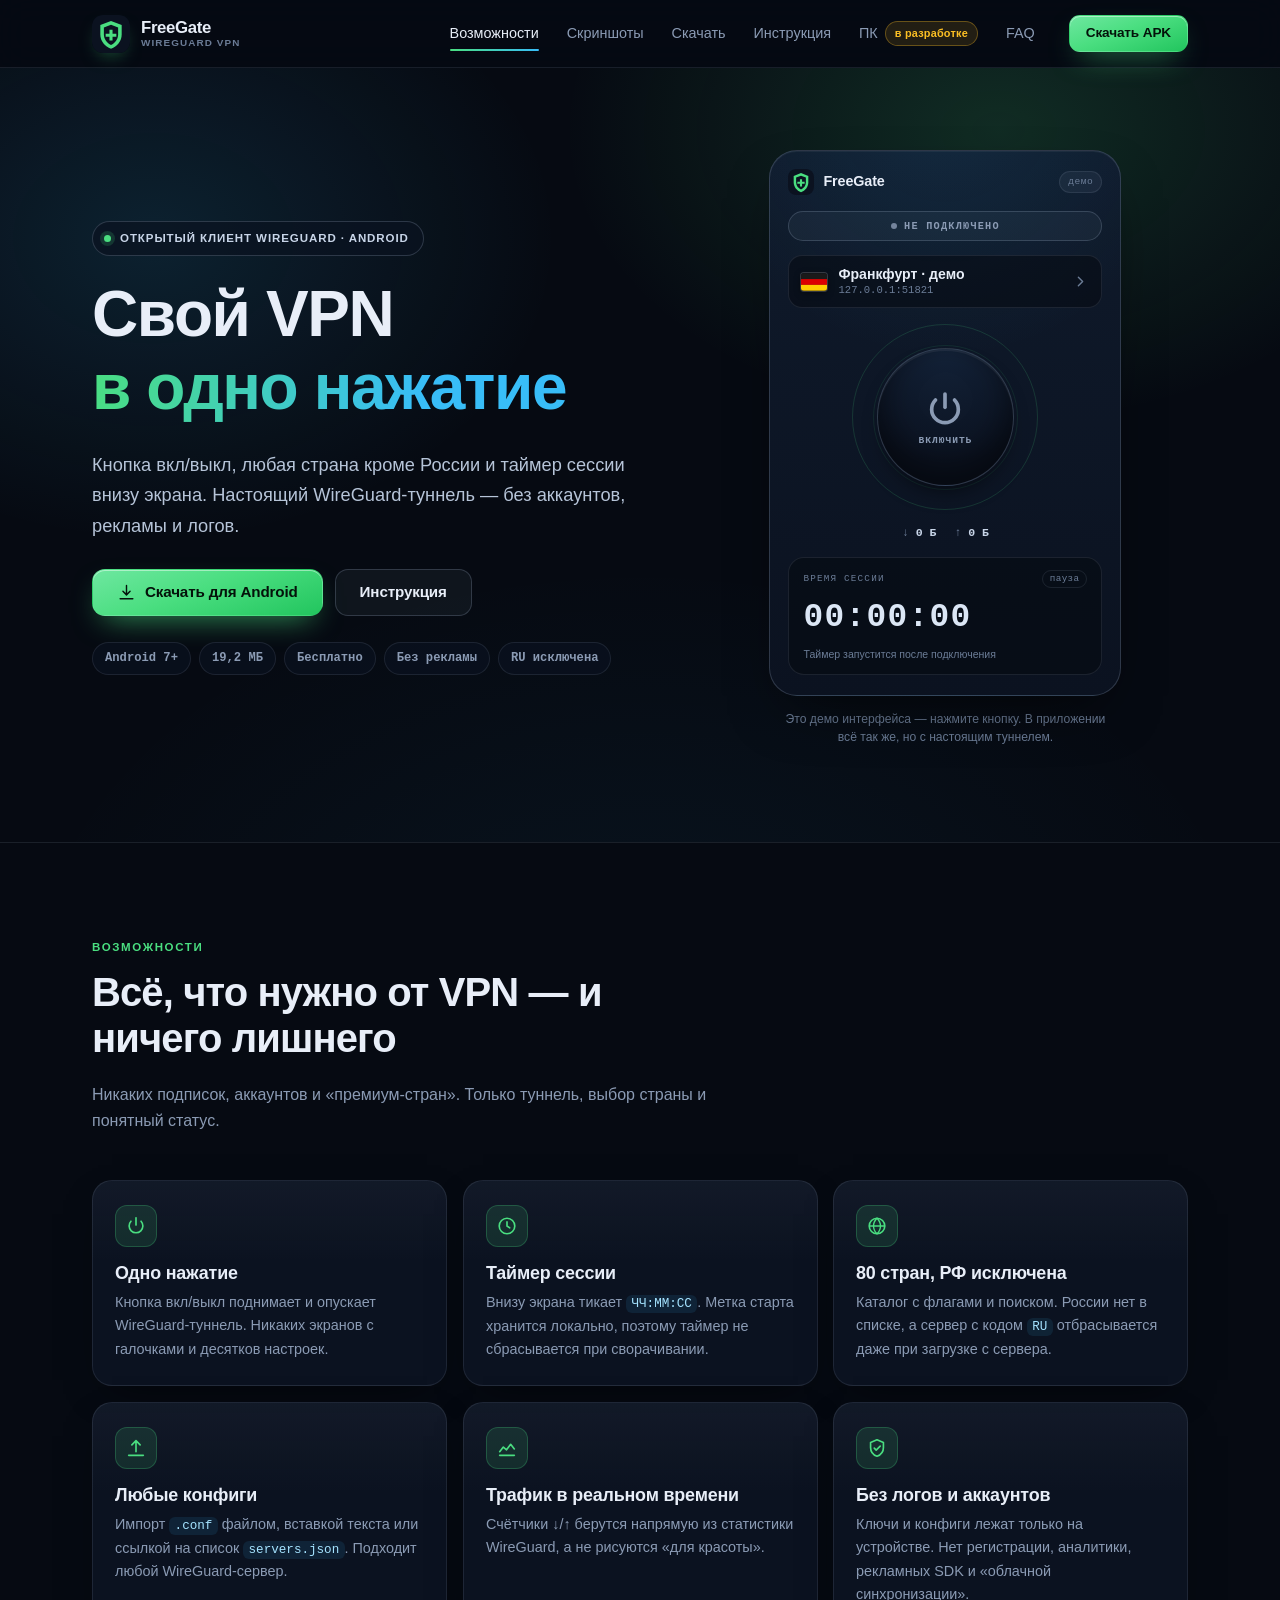
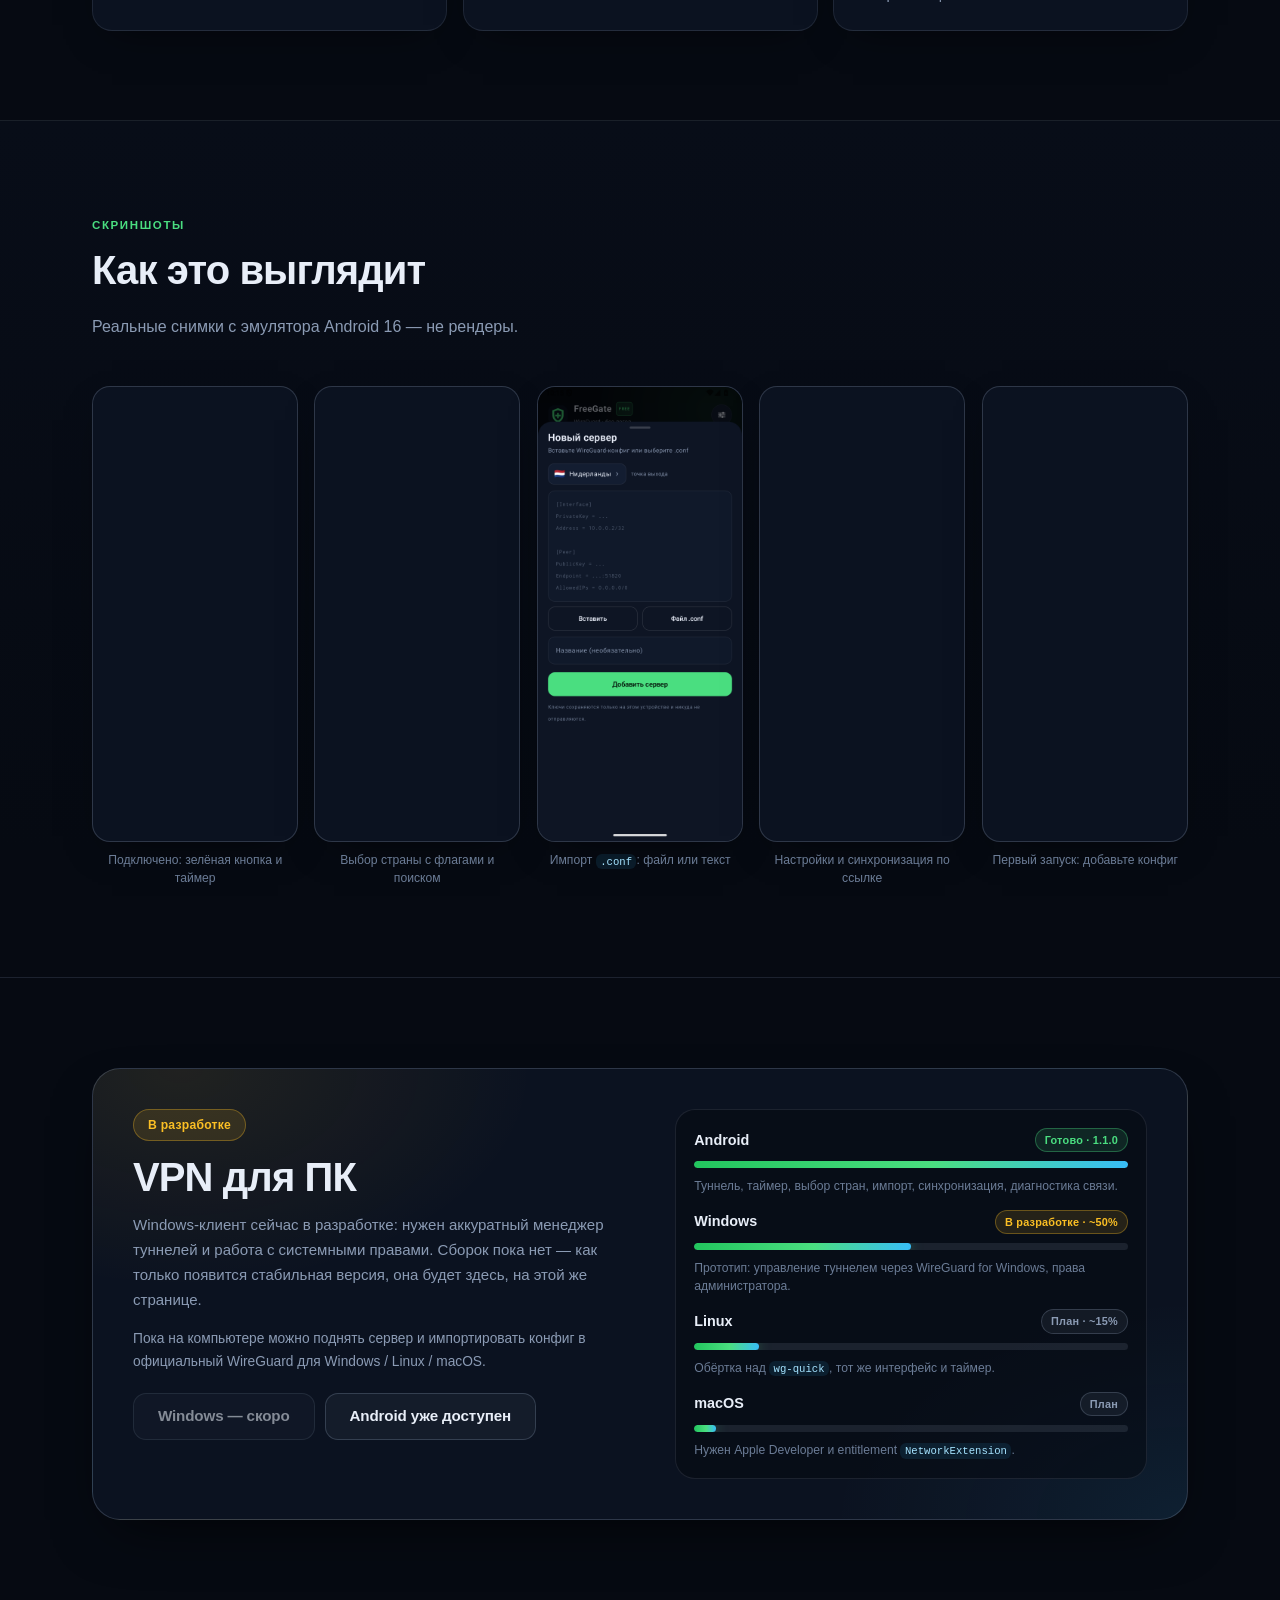
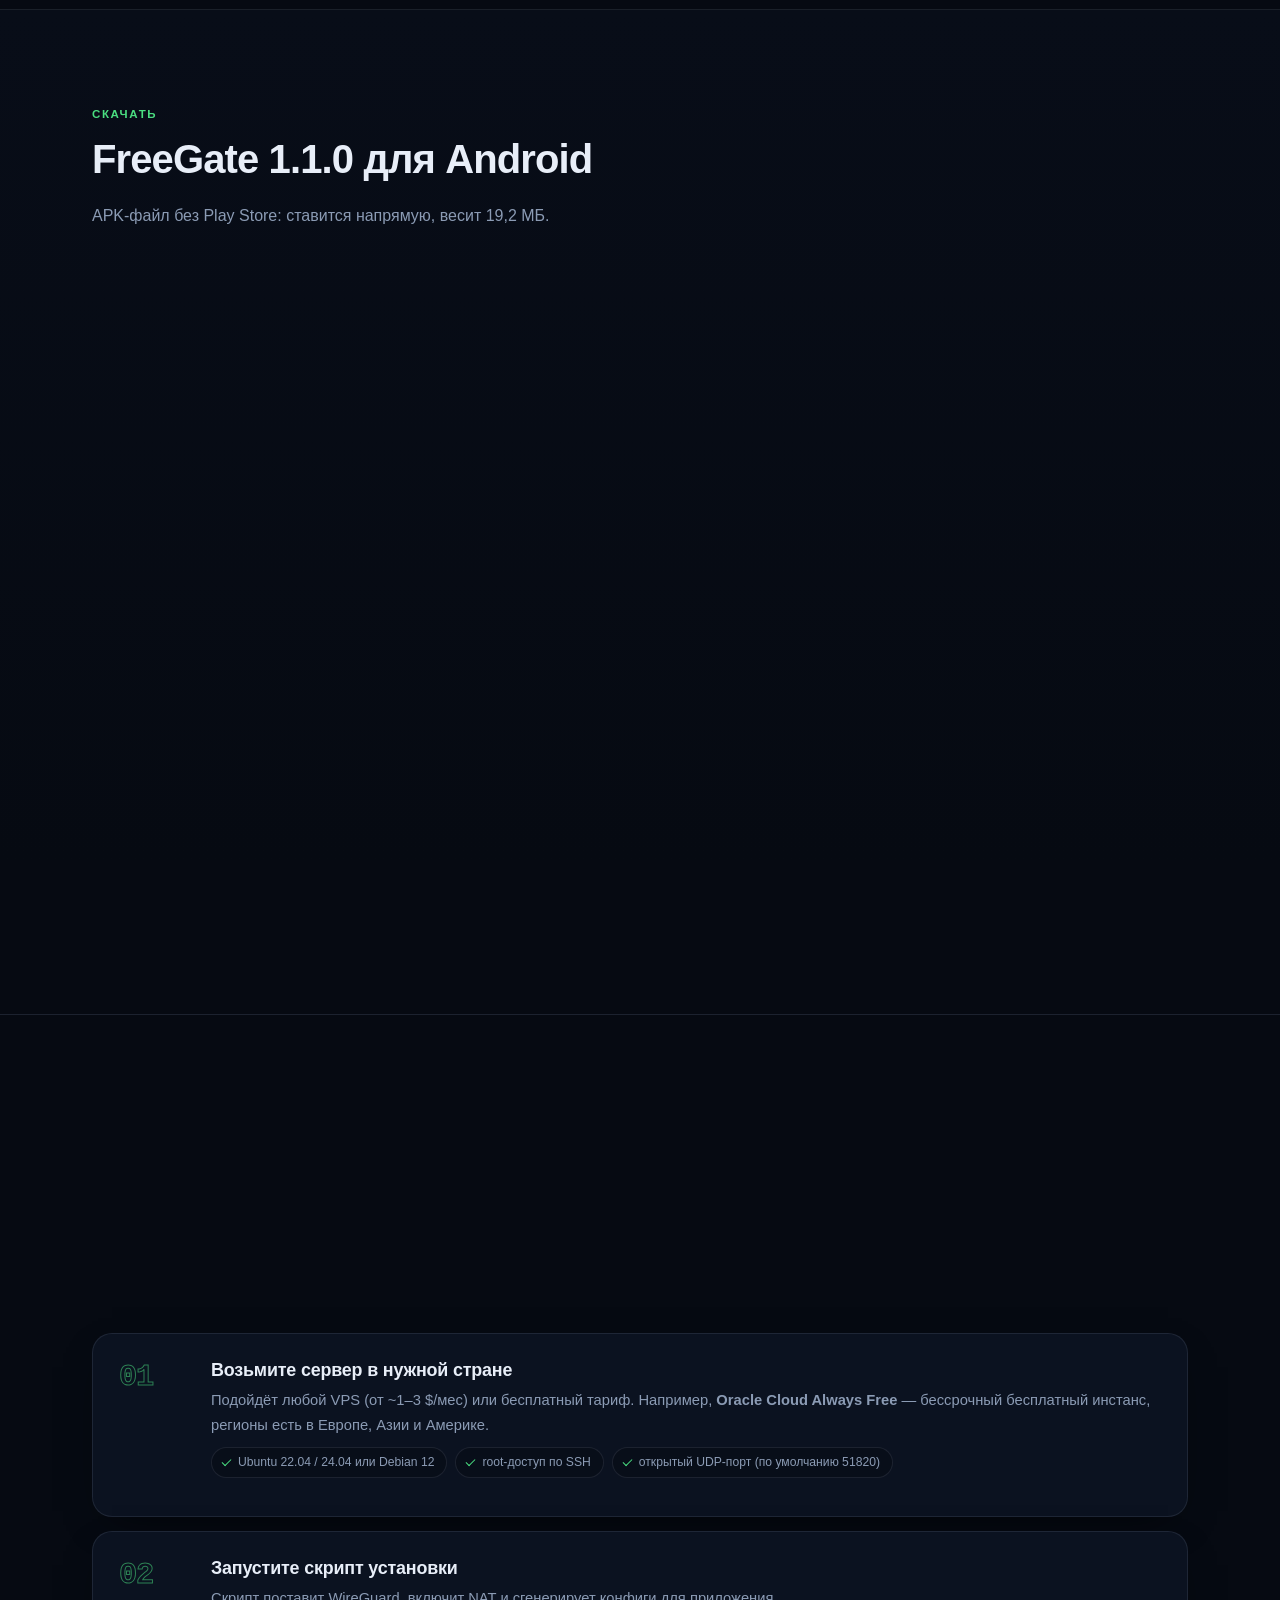
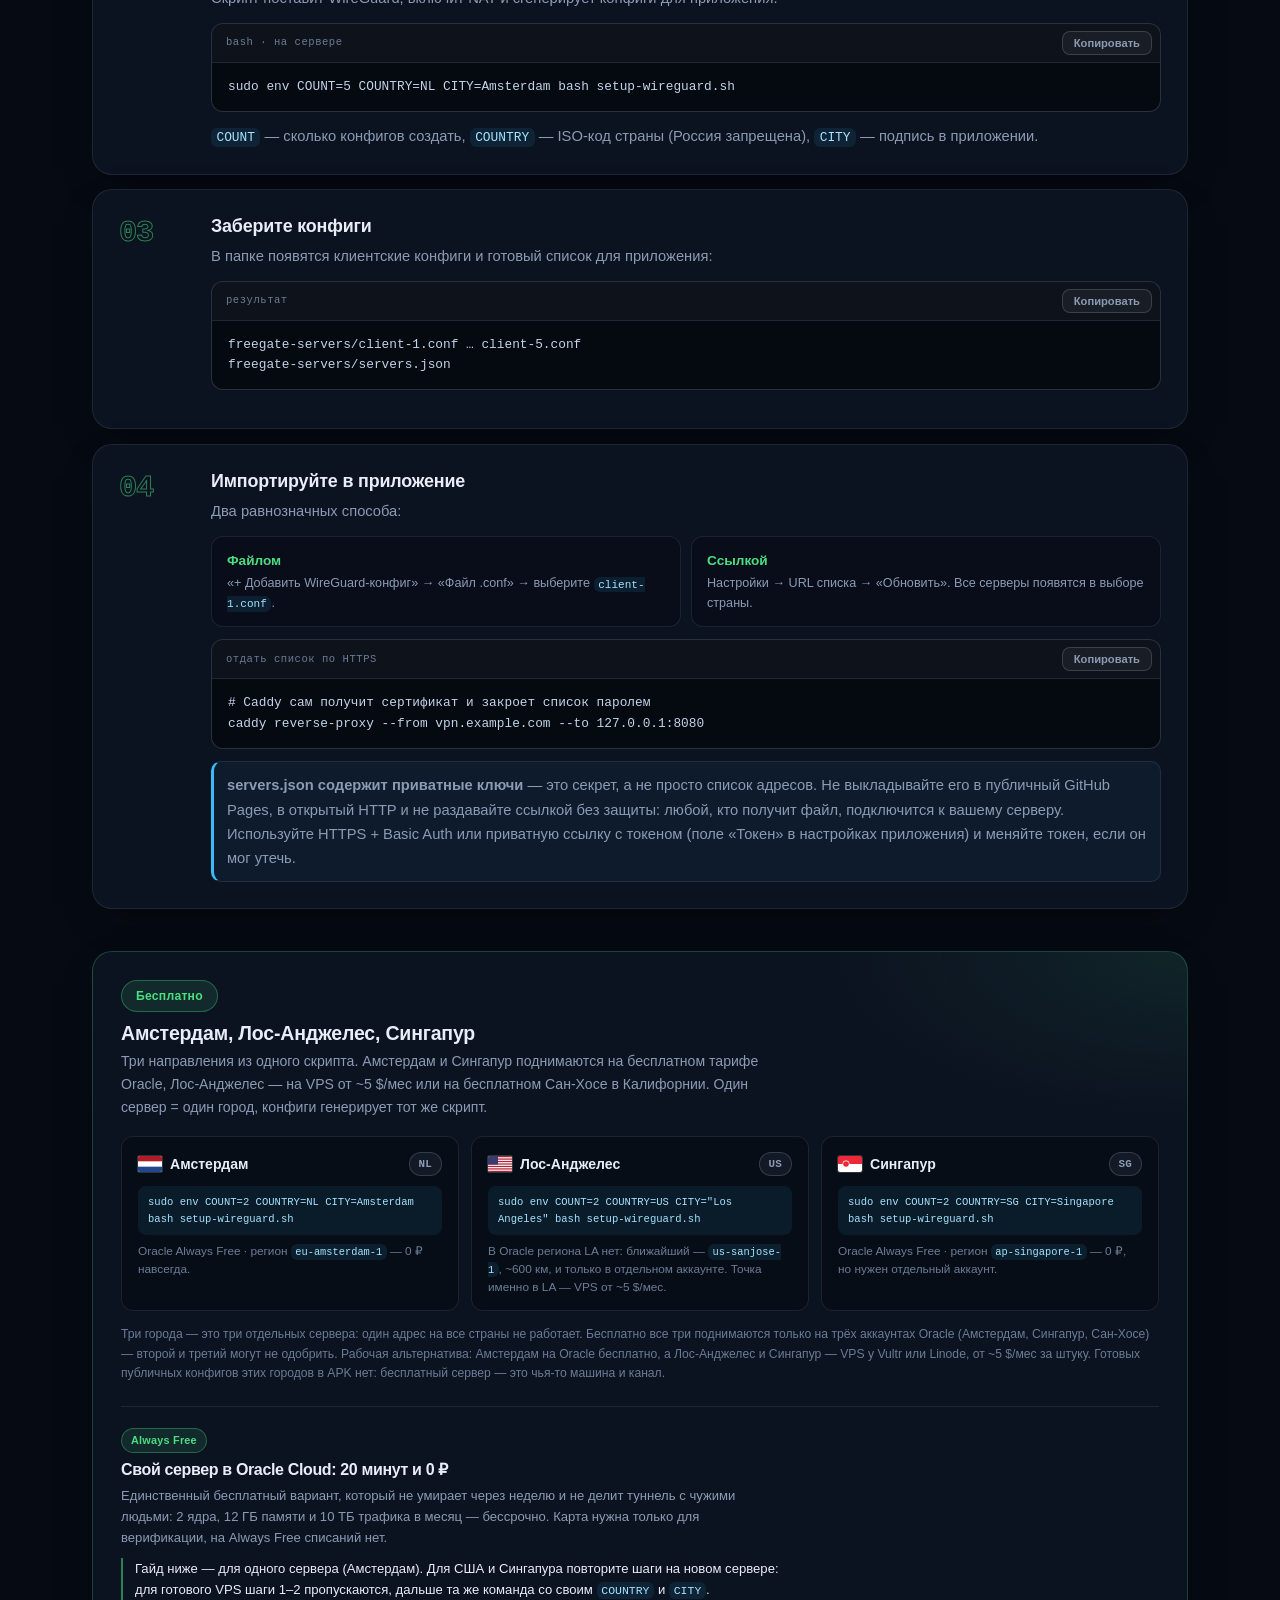
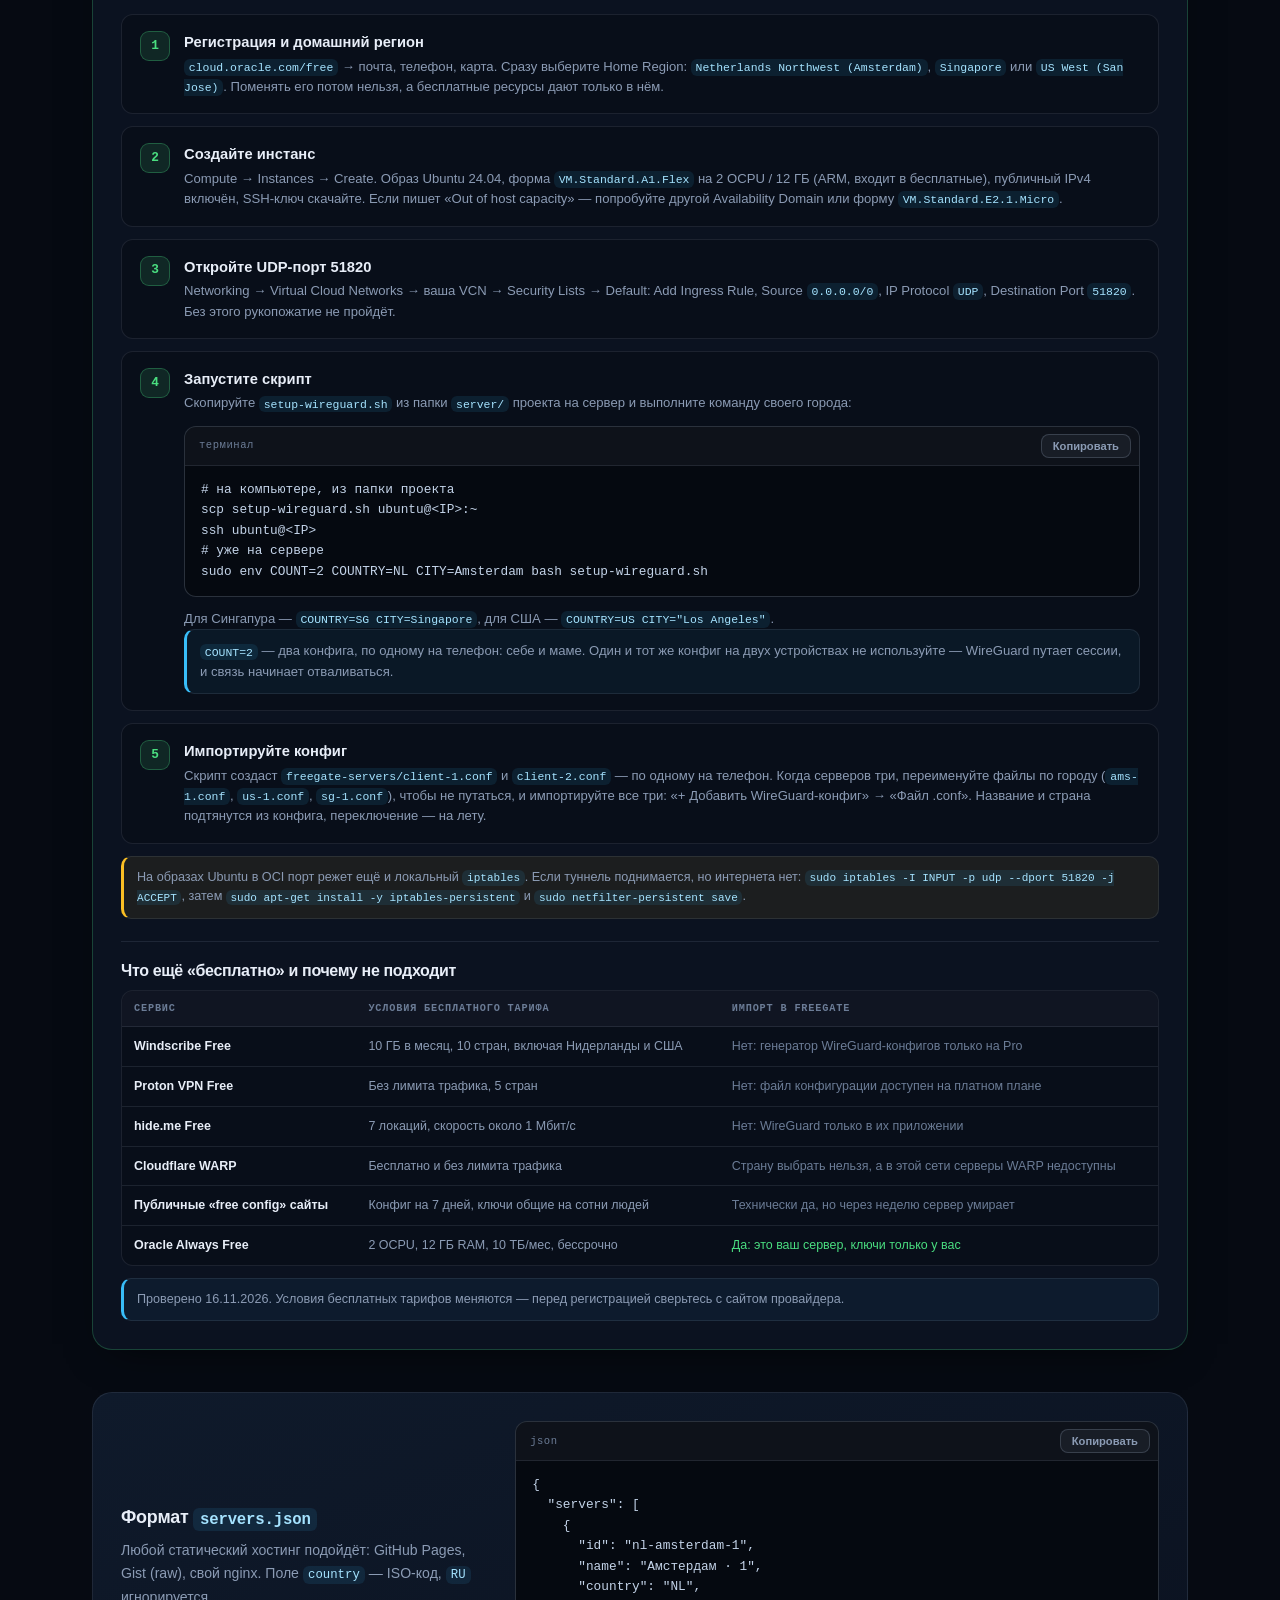
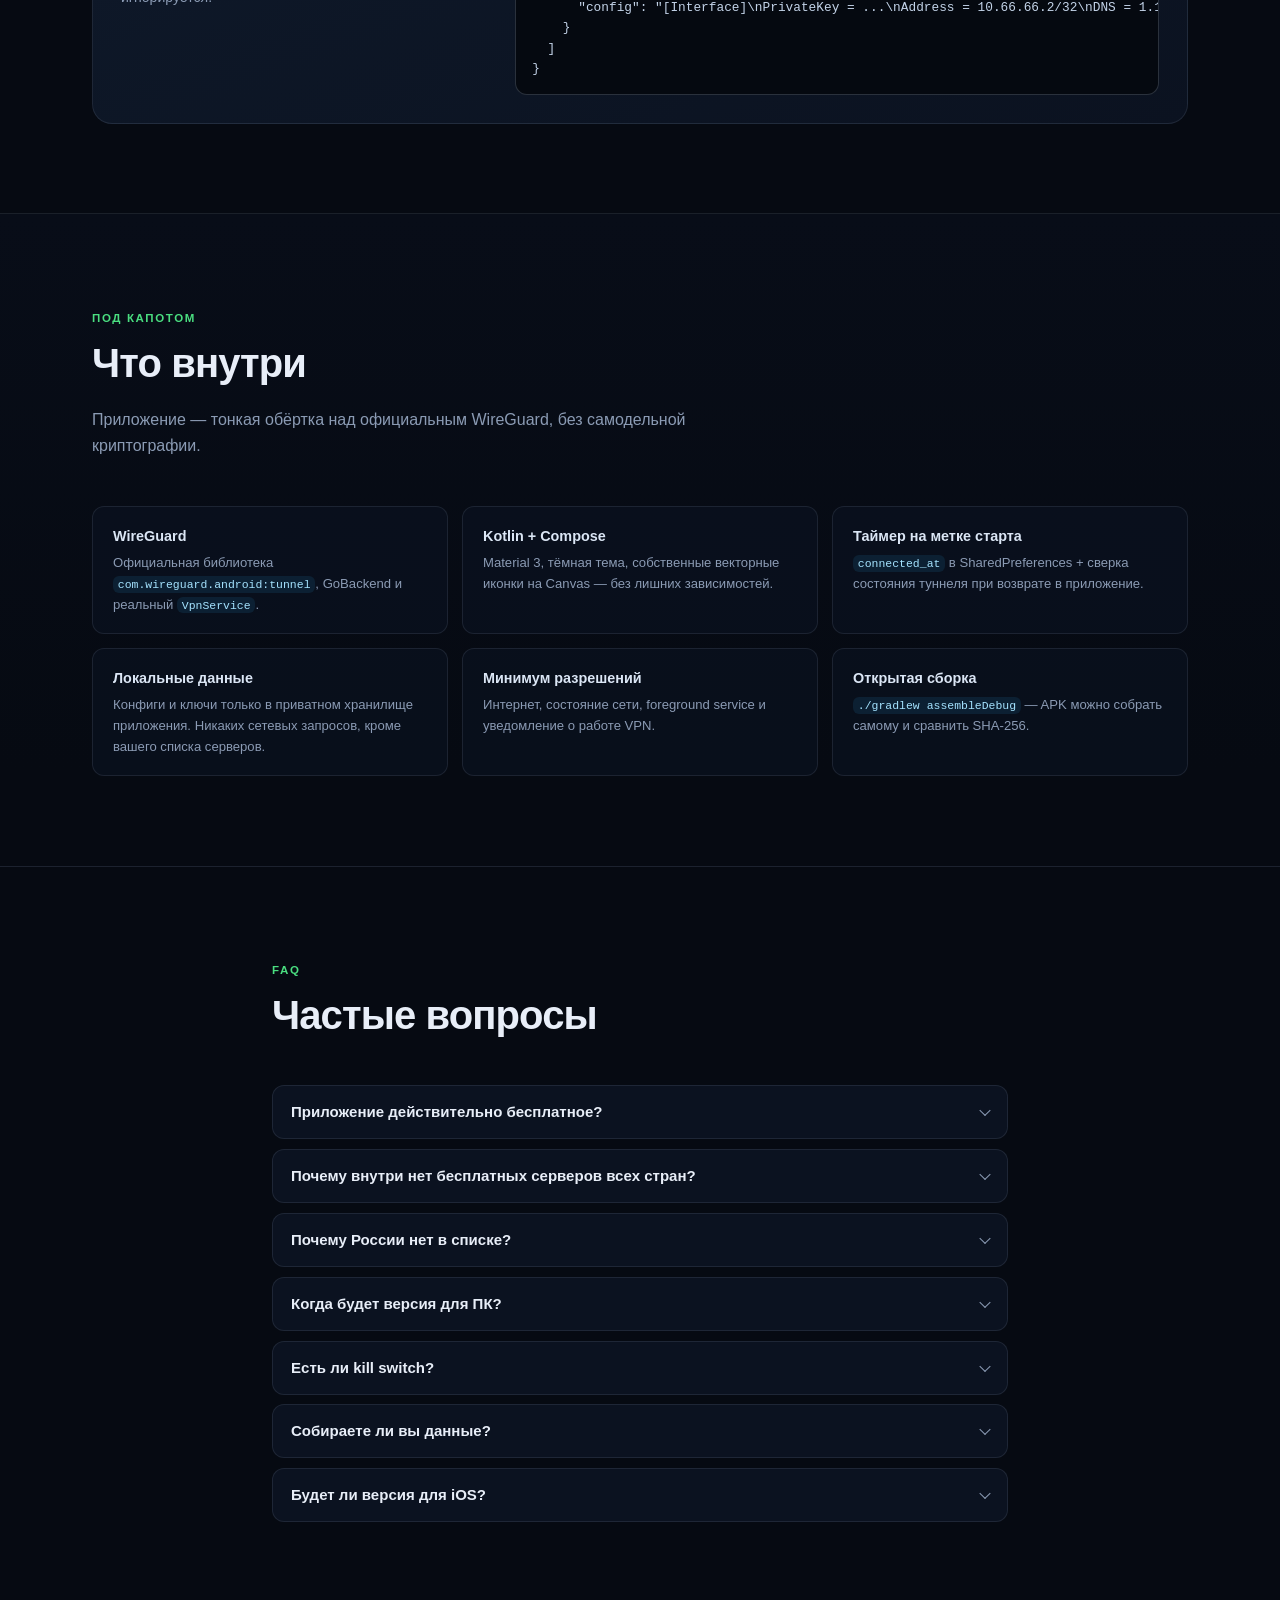
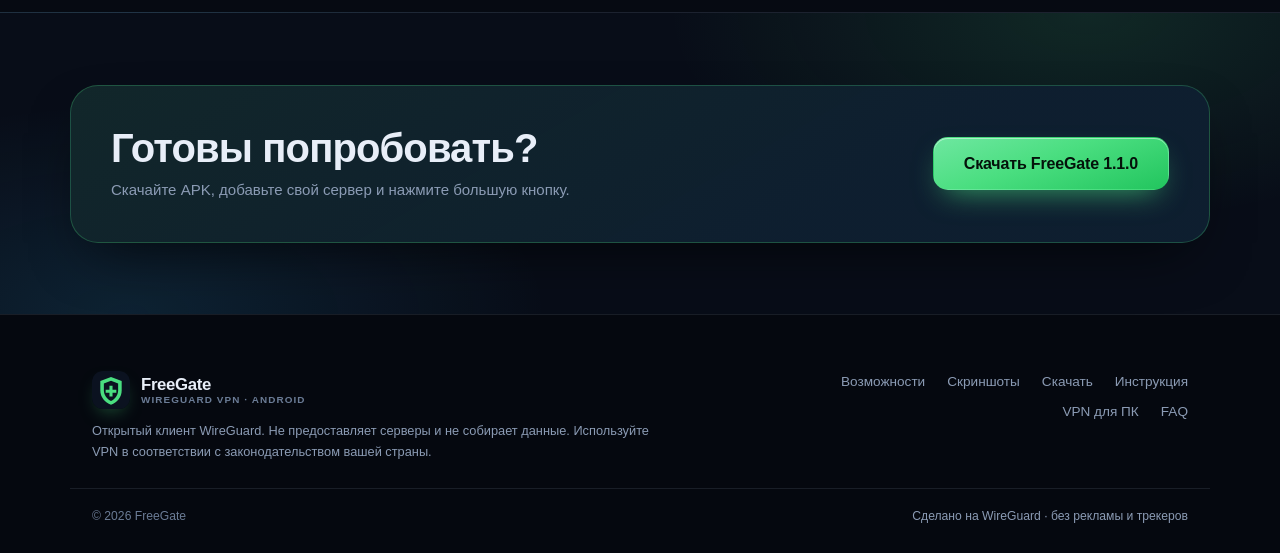
==== commit 23e76249: "Add files via upload" ====
--- a/index.html
+++ b/index.html
@@ -34,7 +34,7 @@
       <a href="#faq">FAQ</a>
     </nav>
 
-    <a class="btn btn--primary btn--sm header__cta" href="download/freegate-1.0.0.apk" download>Скачать APK</a>
+    <a class="btn btn--primary btn--sm header__cta" href="download/freegate-1.1.0.apk" download>Скачать APK</a>
     <button class="burger" id="burger" type="button" aria-label="Открыть меню" aria-expanded="false" aria-controls="nav">
       <span></span><span></span><span></span>
     </button>
@@ -55,7 +55,7 @@
           Настоящий WireGuard-туннель — без аккаунтов, рекламы и логов.
         </p>
         <div class="hero__actions">
-          <a class="btn btn--primary" href="download/freegate-1.0.0.apk" download>
+          <a class="btn btn--primary" href="download/freegate-1.1.0.apk" download>
             <svg viewBox="0 0 24 24" aria-hidden="true"><path d="M12 3v12m0 0 4.5-4.5M12 15l-4.5-4.5M4 20h16" fill="none" stroke="currentColor" stroke-width="1.8" stroke-linecap="round" stroke-linejoin="round"/></svg>
             Скачать для Android
           </a>
@@ -258,9 +258,9 @@
 
         <div class="pc__roadmap">
           <div class="road">
-            <div class="road__top"><b>Android</b><span class="badge badge--ok">Готово · 1.0.0</span></div>
+            <div class="road__top"><b>Android</b><span class="badge badge--ok">Готово · 1.1.0</span></div>
             <div class="progress"><span style="--v:100%"></span></div>
-            <p class="road__note">Туннель, таймер, выбор стран, импорт и синхронизация.</p>
+            <p class="road__note">Туннель, таймер, выбор стран, импорт, синхронизация, диагностика связи.</p>
           </div>
 
           <div class="road">
@@ -290,7 +290,7 @@
     <div class="container">
       <div class="section__head reveal">
         <span class="kicker">Скачать</span>
-        <h2>FreeGate 1.0.0 для Android</h2>
+        <h2>FreeGate 1.1.0 для Android</h2>
         <p class="section__sub">APK-файл без Play Store: ставится напрямую, весит 19,2 МБ.</p>
       </div>
 
@@ -299,26 +299,32 @@
           <div class="download__head">
             <img class="download__logo" src="favicon.svg" alt="" width="62" height="62" decoding="async">
             <div>
-              <h3>FreeGate <span class="muted">1.0.0</span></h3>
+              <h3>FreeGate <span class="muted">1.1.0</span></h3>
               <p class="muted">Android 7.0+ (API 24) · arm64 / x86_64 · WireGuard</p>
             </div>
           </div>
 
           <dl class="meta">
             <div><dt>Размер</dt><dd>19,2 МБ</dd></div>
-            <div><dt>Дата сборки</dt><dd>15.11.2026</dd></div>
+            <div><dt>Дата сборки</dt><dd>19.11.2026</dd></div>
             <div><dt>Протокол</dt><dd>WireGuard</dd></div>
             <div><dt>Цена</dt><dd>0 ₽</dd></div>
           </dl>
 
           <div class="hash">
             <span>SHA-256</span>
-            <code id="sha256">84a9b05ada64454a19e6ae0e286563db979f7effbee82734955f7f45f6fc6428</code>
+            <code id="sha256">c0be40c2f4fb2dbe3cd6c38919412daf52590e073192c1c630810a9b65044f5b</code>
             <button class="copy copy--mini" type="button" data-copy-target="sha256" aria-label="Скопировать SHA-256">Копировать</button>
           </div>
 
+          <p class="note">
+            <b>Что нового в 1.1.0:</b> диагностика связи (видно, когда сервер отвечал последний раз),
+            автопереподключение при смене Wi-Fi и мобильного интернета, понятная ошибка с кнопкой
+            «Повторить» и подтверждение удаления сервера.
+          </p>
+
           <div class="download__actions">
-            <a class="btn btn--primary btn--wide" href="download/freegate-1.0.0.apk" download>
+            <a class="btn btn--primary btn--wide" href="download/freegate-1.1.0.apk" download>
               <svg viewBox="0 0 24 24" aria-hidden="true"><path d="M12 3v12m0 0 4.5-4.5M12 15l-4.5-4.5M4 20h16" fill="none" stroke="currentColor" stroke-width="1.8" stroke-linecap="round" stroke-linejoin="round"/></svg>
               Скачать APK
             </a>
@@ -335,7 +341,7 @@
         <ol class="steps reveal">
           <li class="step">
             <span class="step__num">1</span>
-            <div><b>Скачайте файл</b><p><code>freegate-1.0.0.apk</code> сохранится в «Загрузки».</p></div>
+            <div><b>Скачайте файл</b><p><code>freegate-1.1.0.apk</code> сохранится в «Загрузки».</p></div>
           </li>
           <li class="step">
             <span class="step__num">2</span>
@@ -429,12 +435,16 @@
               </div>
             </div>
             <div class="code">
-              <div class="code__head"><span>отдать список по HTTP</span><button class="copy" type="button">Копировать</button></div>
-              <pre><code>cd freegate-servers &amp;&amp; python3 -m http.server 8080</code></pre>
+              <div class="code__head"><span>отдать список по HTTPS</span><button class="copy" type="button">Копировать</button></div>
+              <pre><code># Caddy сам получит сертификат и закроет список паролем
+caddy reverse-proxy --from vpn.example.com --to 127.0.0.1:8080</code></pre>
             </div>
             <p class="note">
-              Файл <code>servers.json</code> содержит приватные ключи. Для публичного хостинга
-              используйте HTTPS и токен в URL, иначе сервером сможет пользоваться кто угодно.
+              <b>servers.json содержит приватные ключи</b> — это секрет, а не просто список адресов.
+              Не выкладывайте его в публичный GitHub Pages, в открытый HTTP и не раздавайте
+              ссылкой без защиты: любой, кто получит файл, подключится к вашему серверу.
+              Используйте HTTPS + Basic Auth или приватную ссылку с токеном (поле «Токен» в настройках
+              приложения) и меняйте токен, если он мог утечь.
             </p>
           </div>
         </article>
@@ -764,7 +774,7 @@
         <h2>Готовы попробовать?</h2>
         <p>Скачайте APK, добавьте свой сервер и нажмите большую кнопку.</p>
       </div>
-      <a class="btn btn--primary btn--lg" href="download/freegate-1.0.0.apk" download>Скачать FreeGate 1.0.0</a>
+      <a class="btn btn--primary btn--lg" href="download/freegate-1.1.0.apk" download>Скачать FreeGate 1.1.0</a>
     </div>
   </section>
 
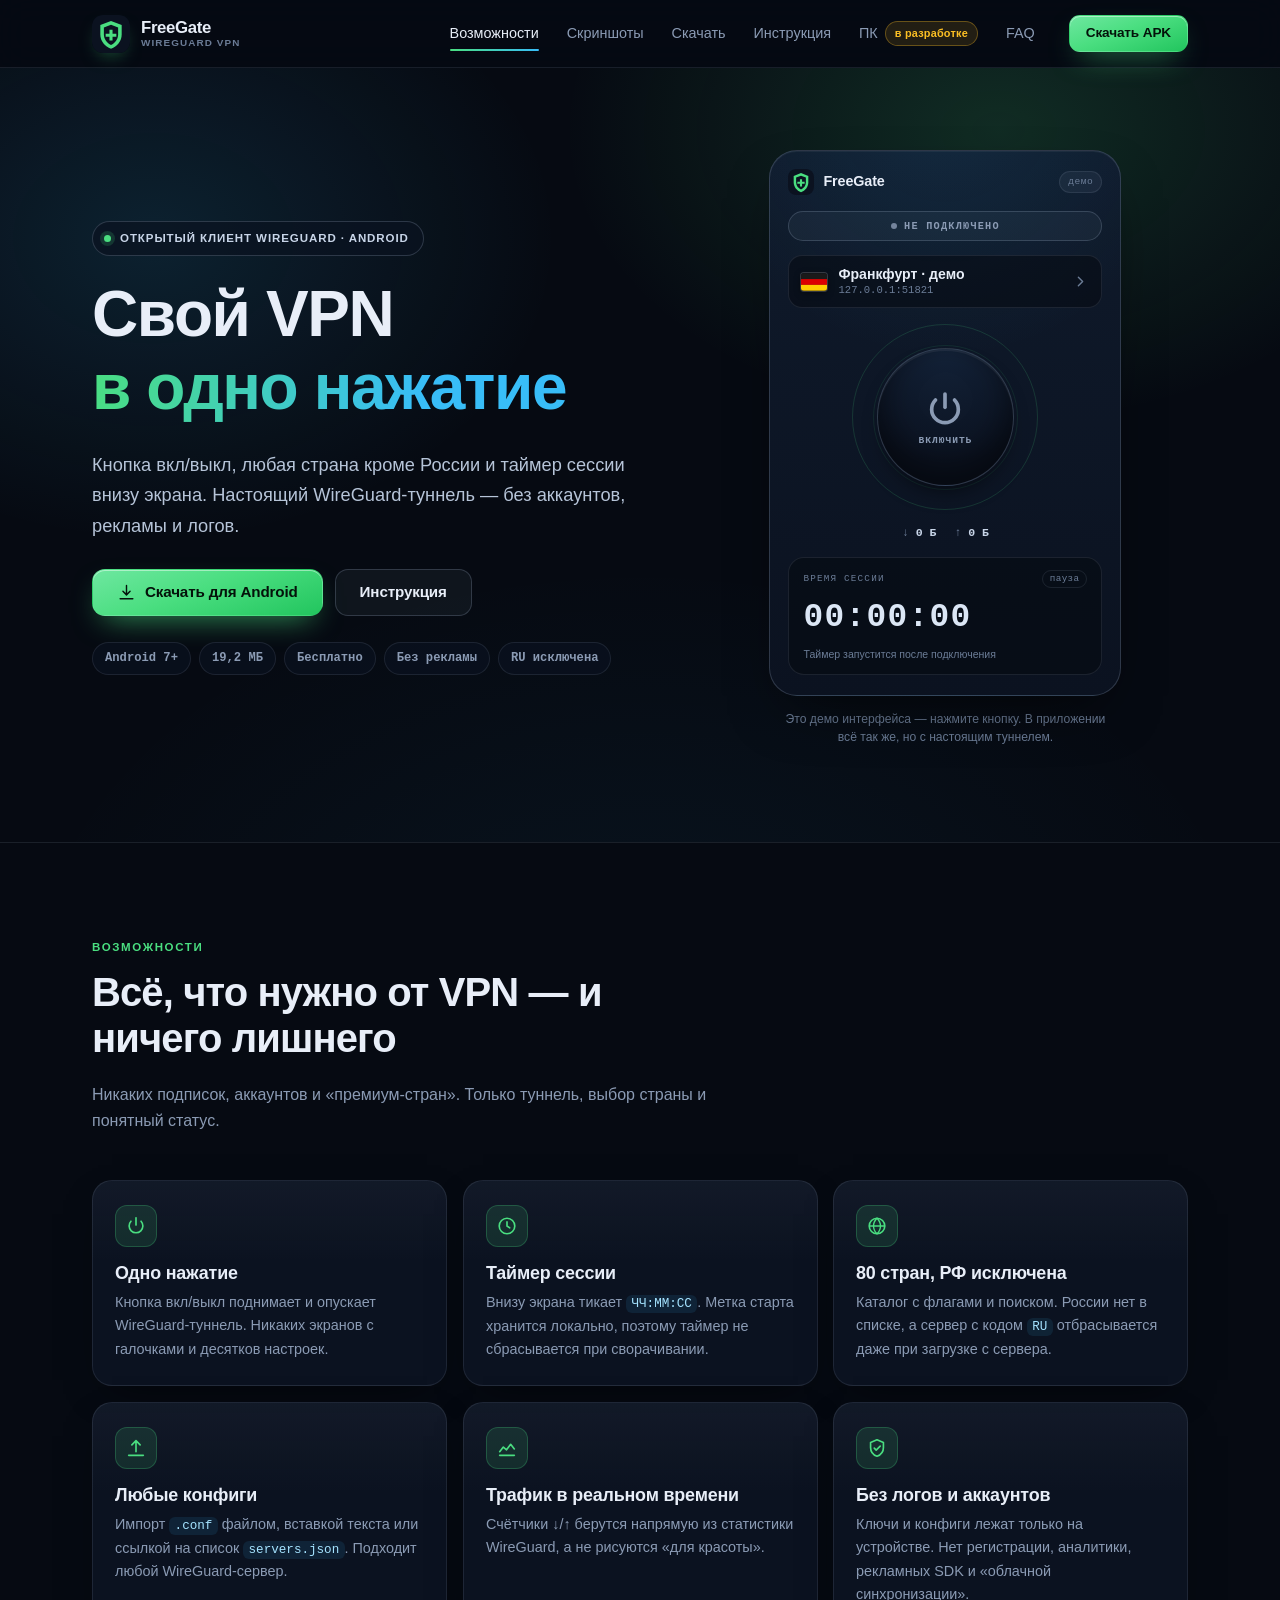
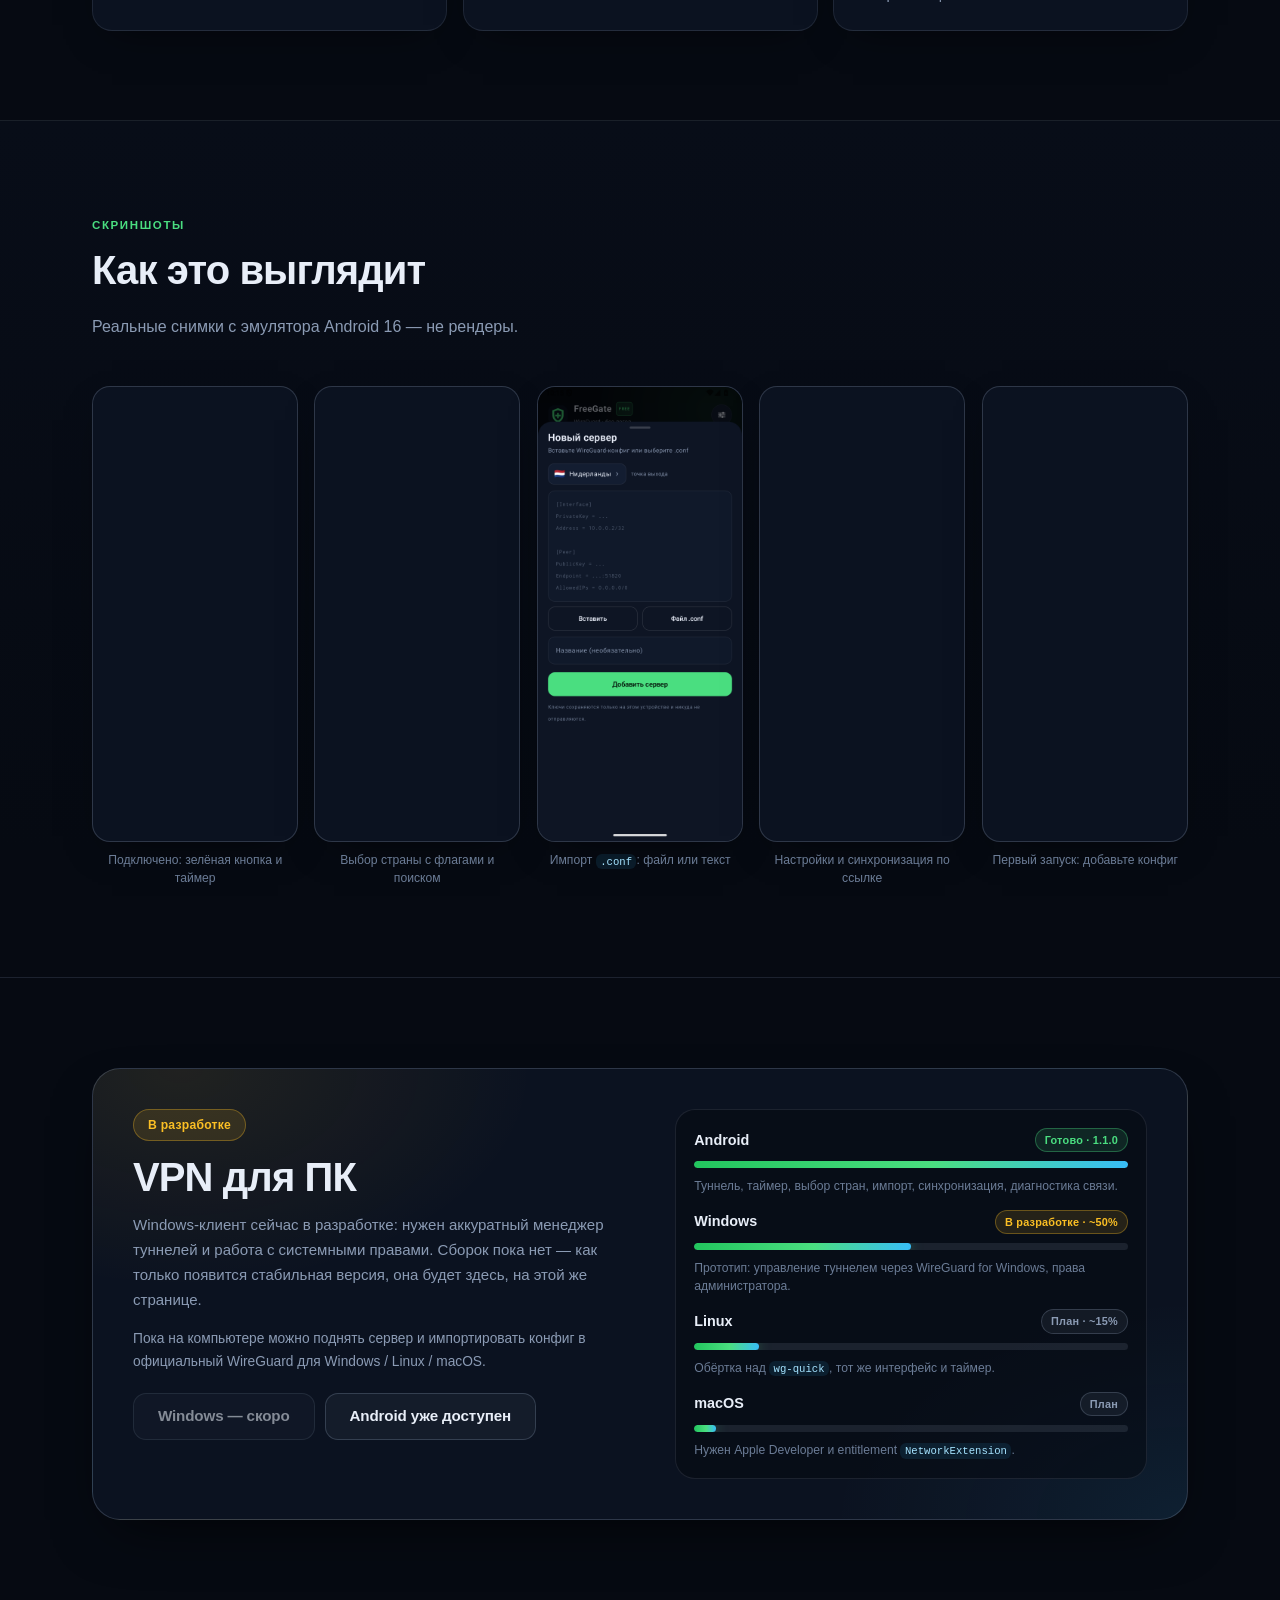
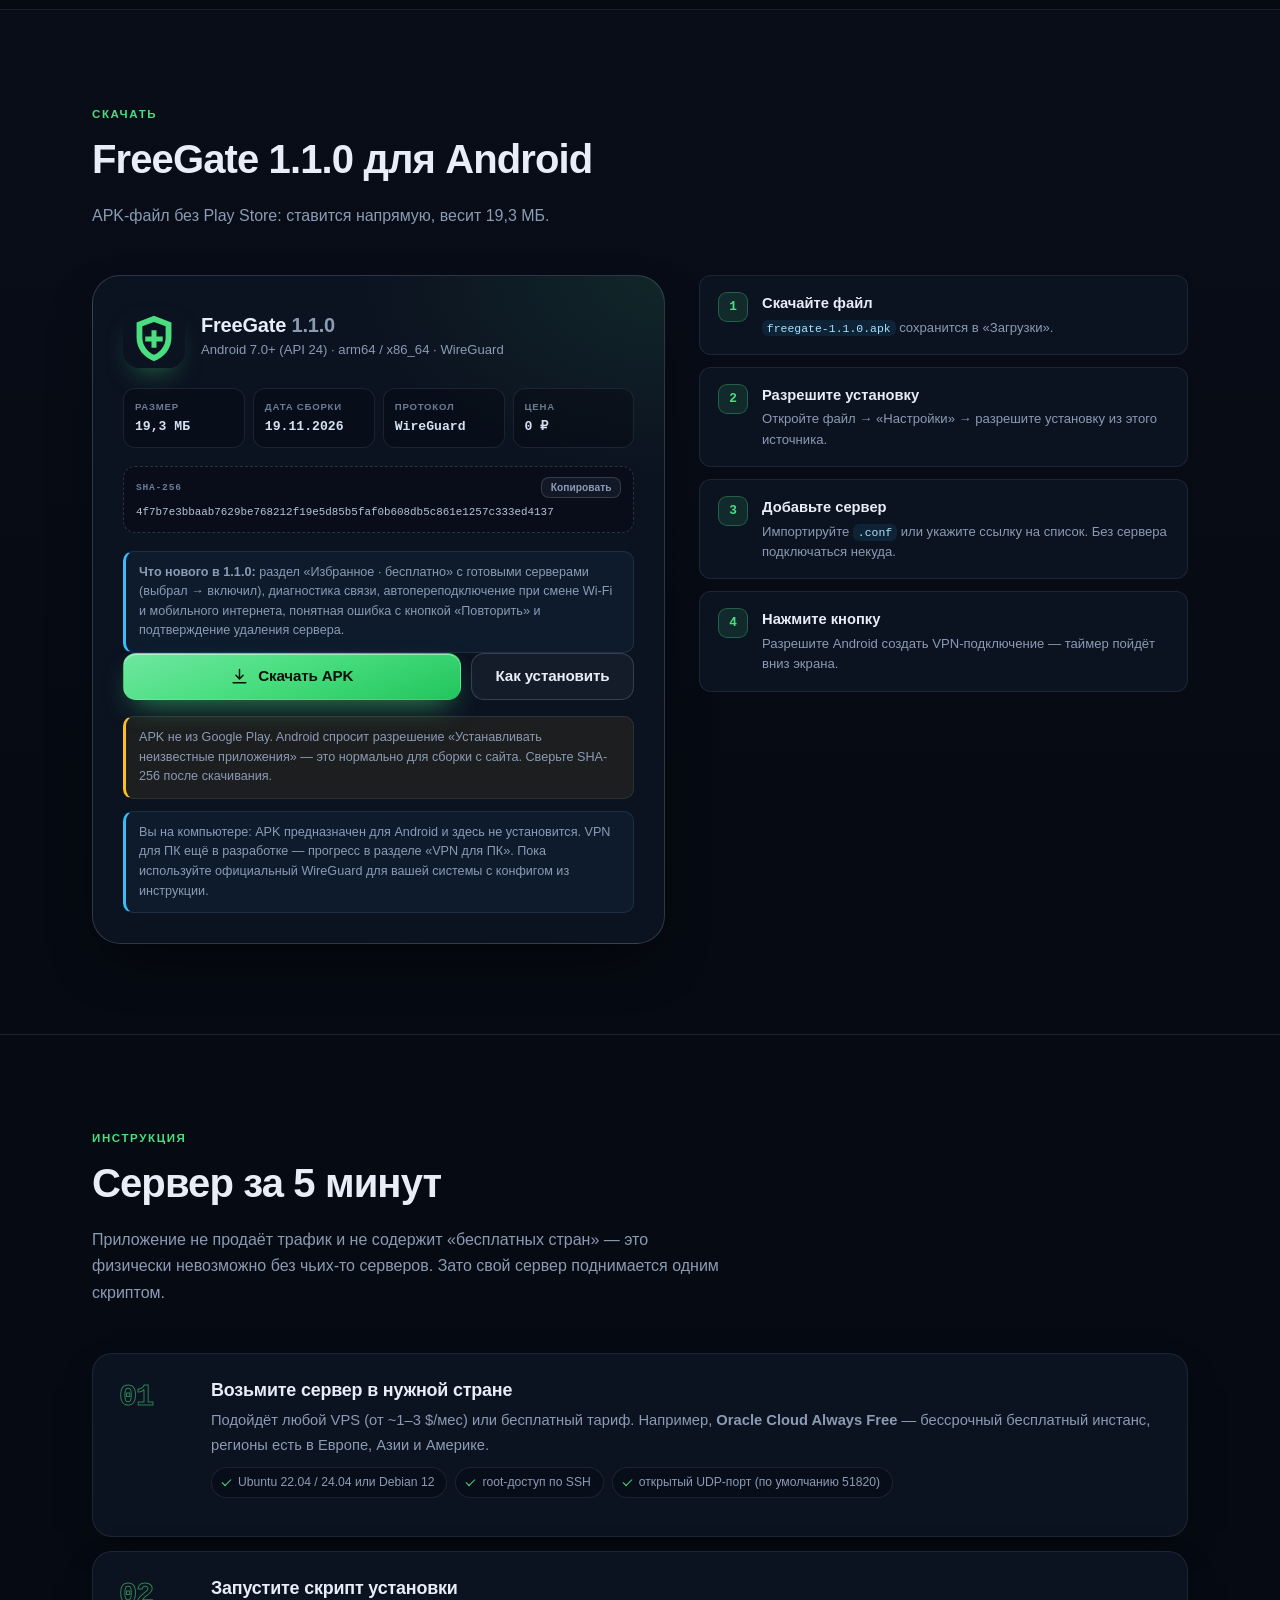
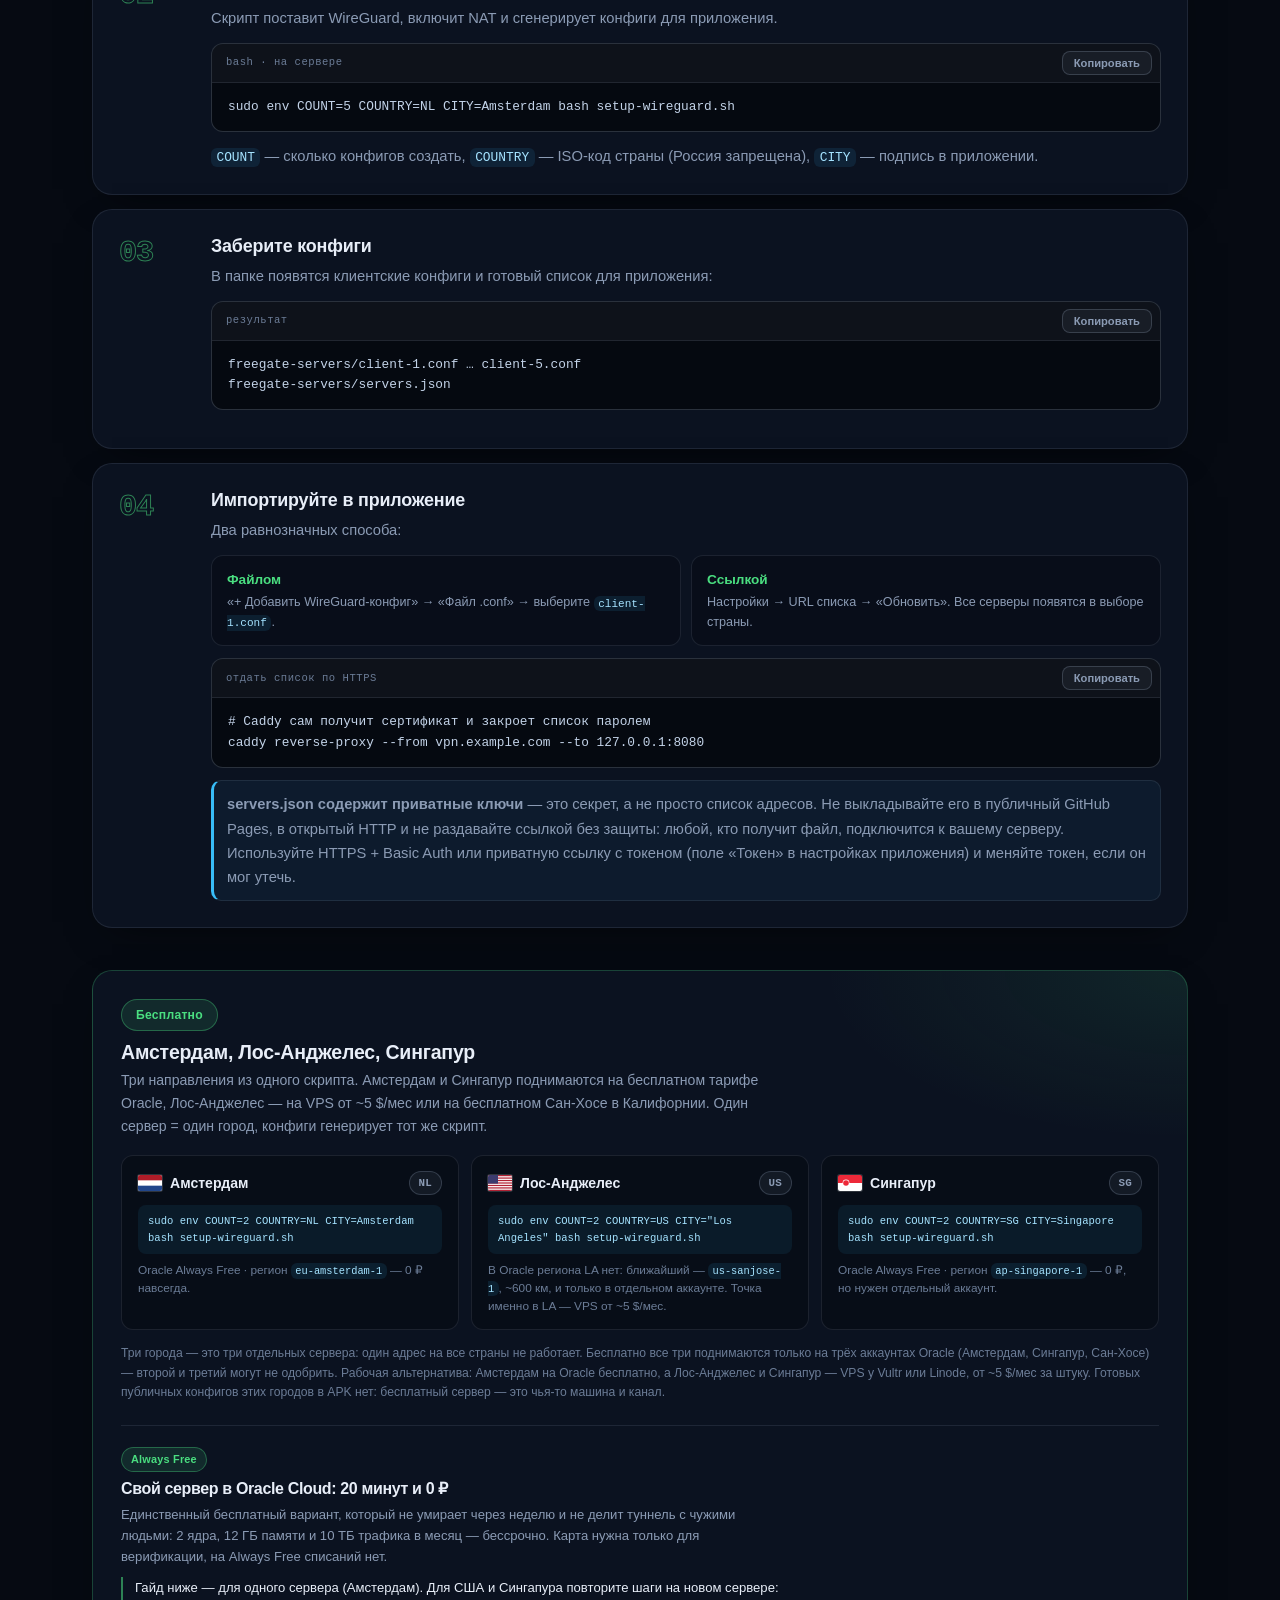
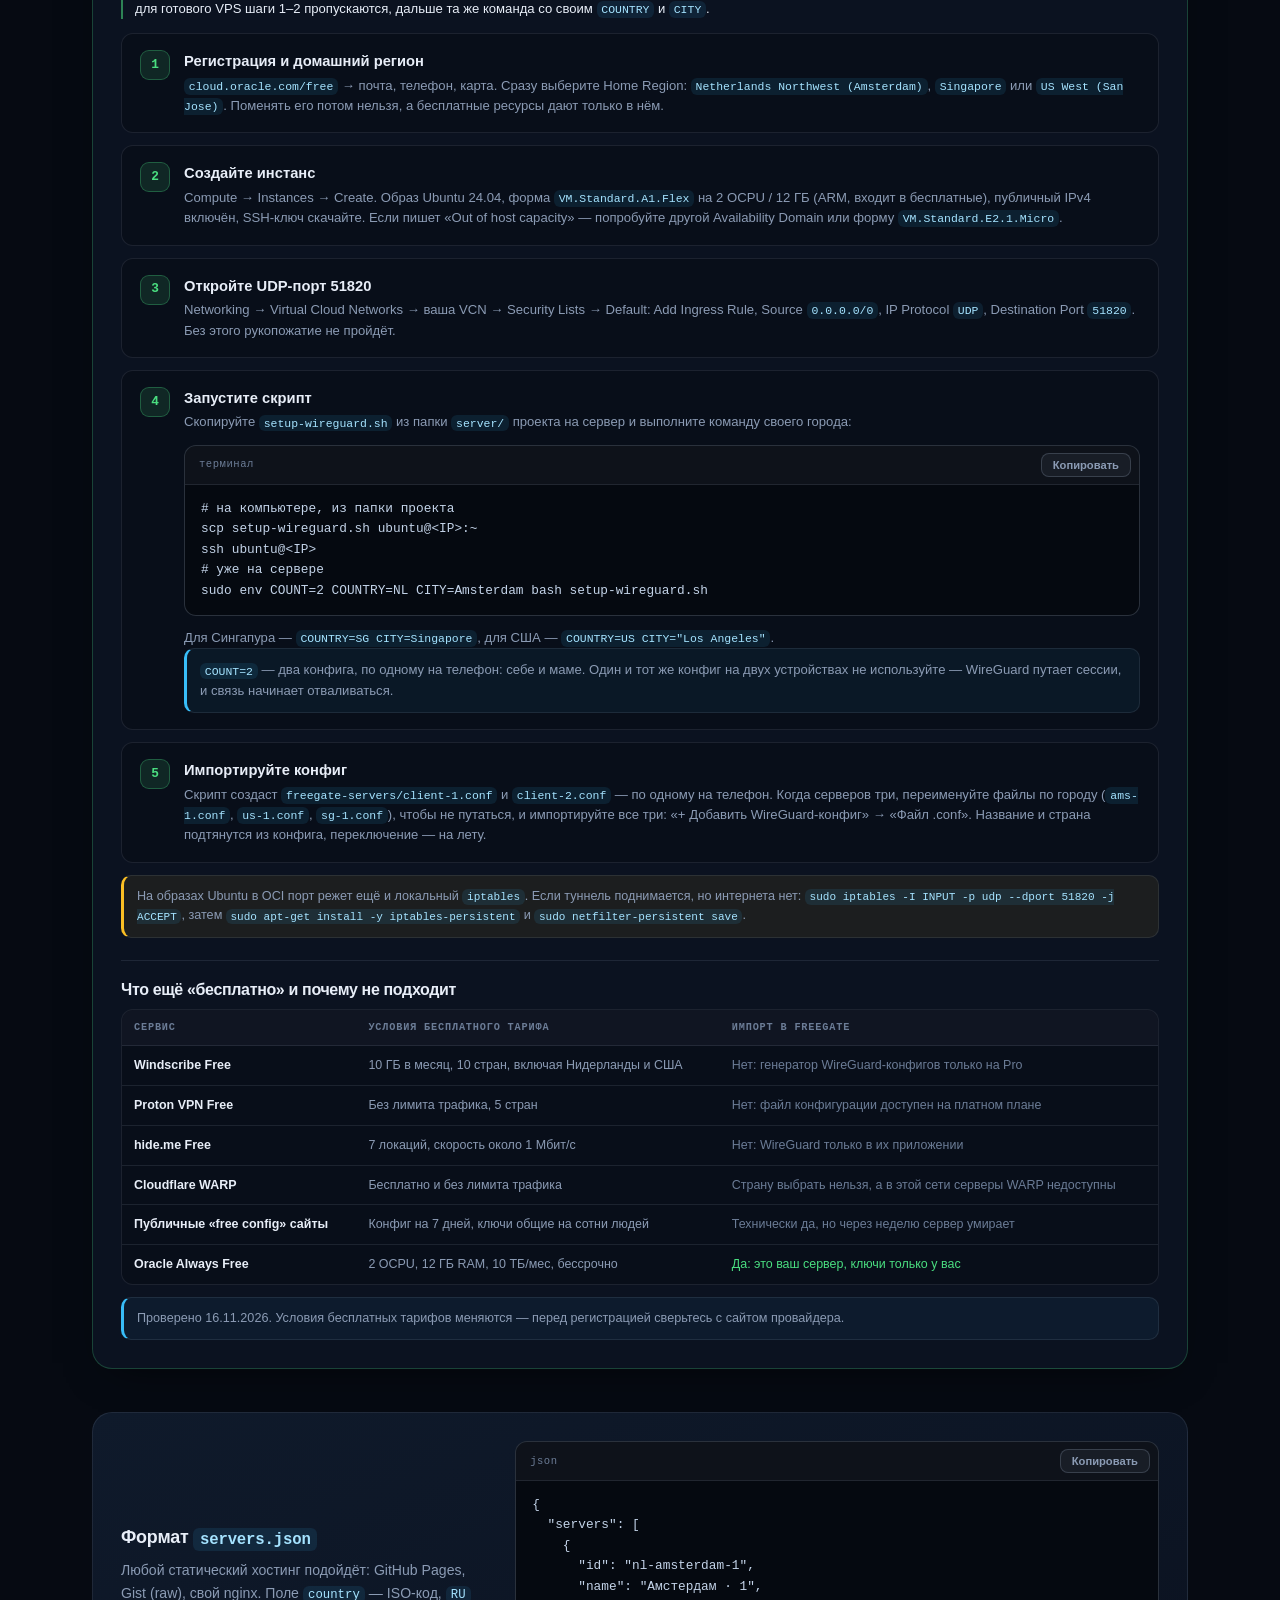
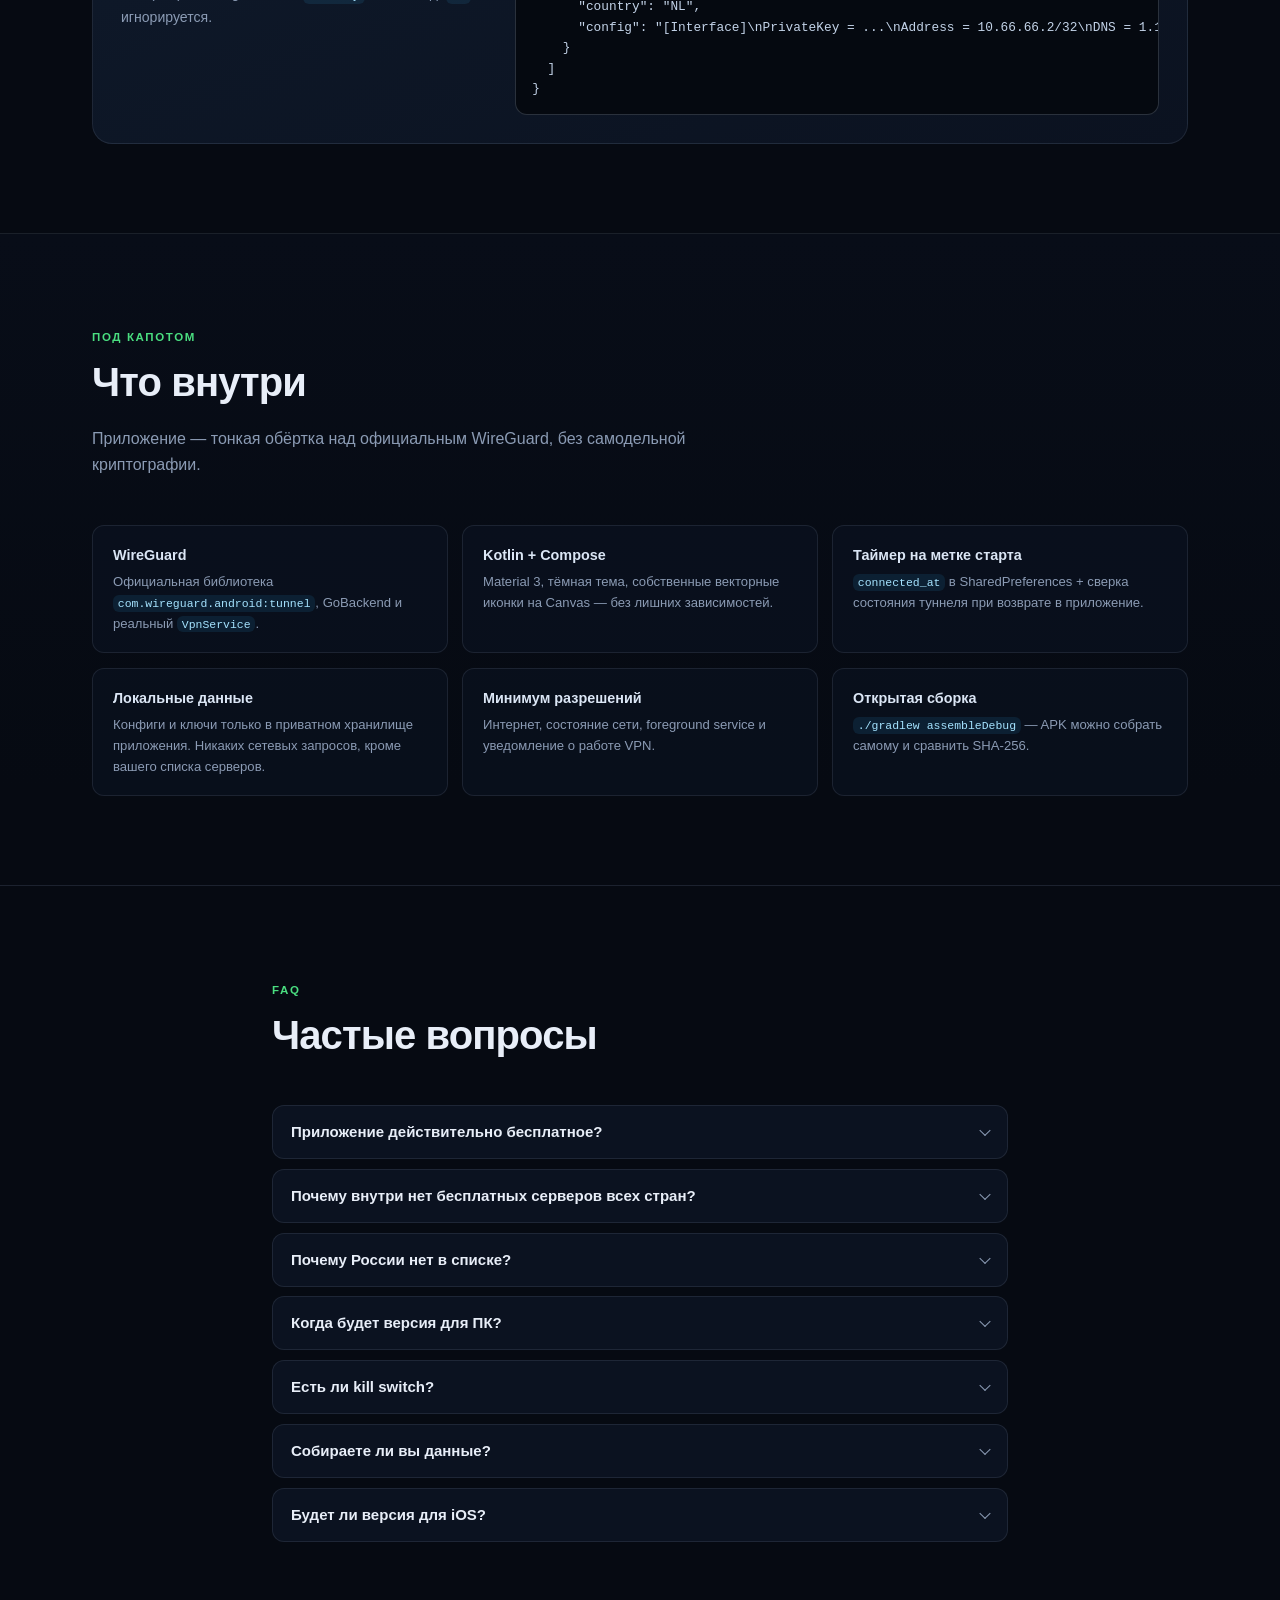
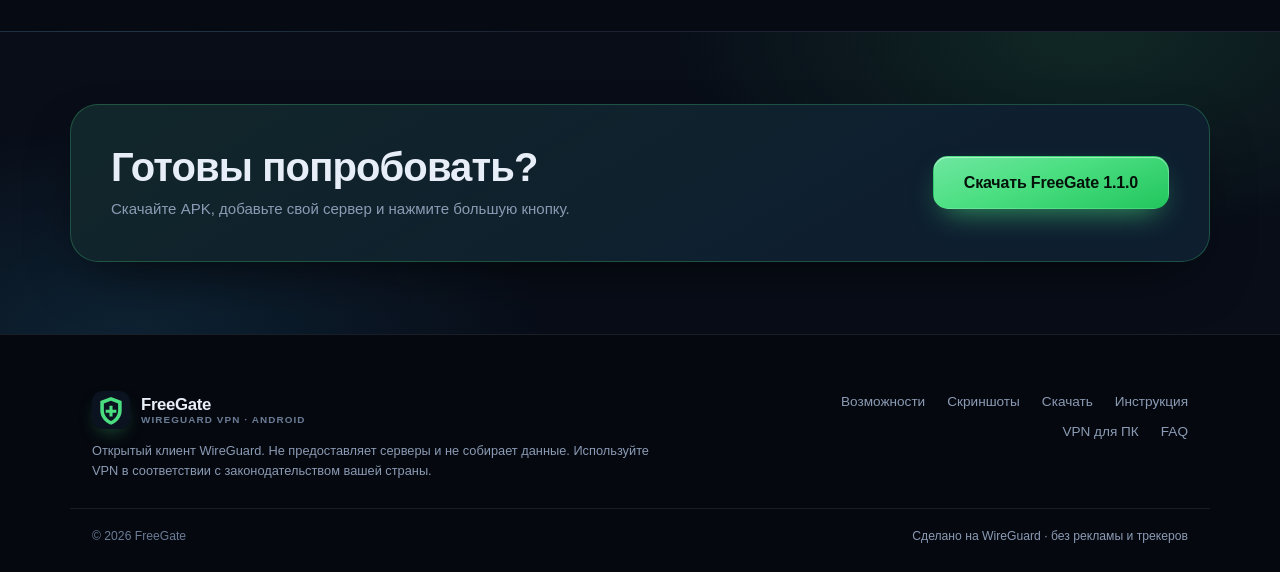
==== commit 2fc6d7d4: "Add files via upload" ====
--- a/index.html
+++ b/index.html
@@ -291,7 +291,7 @@
       <div class="section__head reveal">
         <span class="kicker">Скачать</span>
         <h2>FreeGate 1.1.0 для Android</h2>
-        <p class="section__sub">APK-файл без Play Store: ставится напрямую, весит 19,2 МБ.</p>
+        <p class="section__sub">APK-файл без Play Store: ставится напрямую, весит 19,3 МБ.</p>
       </div>
 
       <div class="download">
@@ -305,7 +305,7 @@
           </div>
 
           <dl class="meta">
-            <div><dt>Размер</dt><dd>19,2 МБ</dd></div>
+            <div><dt>Размер</dt><dd>19,3 МБ</dd></div>
             <div><dt>Дата сборки</dt><dd>19.11.2026</dd></div>
             <div><dt>Протокол</dt><dd>WireGuard</dd></div>
             <div><dt>Цена</dt><dd>0 ₽</dd></div>
@@ -313,14 +313,15 @@
 
           <div class="hash">
             <span>SHA-256</span>
-            <code id="sha256">c0be40c2f4fb2dbe3cd6c38919412daf52590e073192c1c630810a9b65044f5b</code>
+            <code id="sha256">4f7b7e3bbaab7629be768212f19e5d85b5faf0b608db5c861e1257c333ed4137</code>
             <button class="copy copy--mini" type="button" data-copy-target="sha256" aria-label="Скопировать SHA-256">Копировать</button>
           </div>
 
           <p class="note">
-            <b>Что нового в 1.1.0:</b> диагностика связи (видно, когда сервер отвечал последний раз),
-            автопереподключение при смене Wi-Fi и мобильного интернета, понятная ошибка с кнопкой
-            «Повторить» и подтверждение удаления сервера.
+            <b>Что нового в 1.1.0:</b> раздел «Избранное · бесплатно» с готовыми серверами
+            (выбрал → включил), диагностика связи, автопереподключение при смене Wi-Fi и
+            мобильного интернета, понятная ошибка с кнопкой «Повторить» и подтверждение
+            удаления сервера.
           </p>
 
           <div class="download__actions">
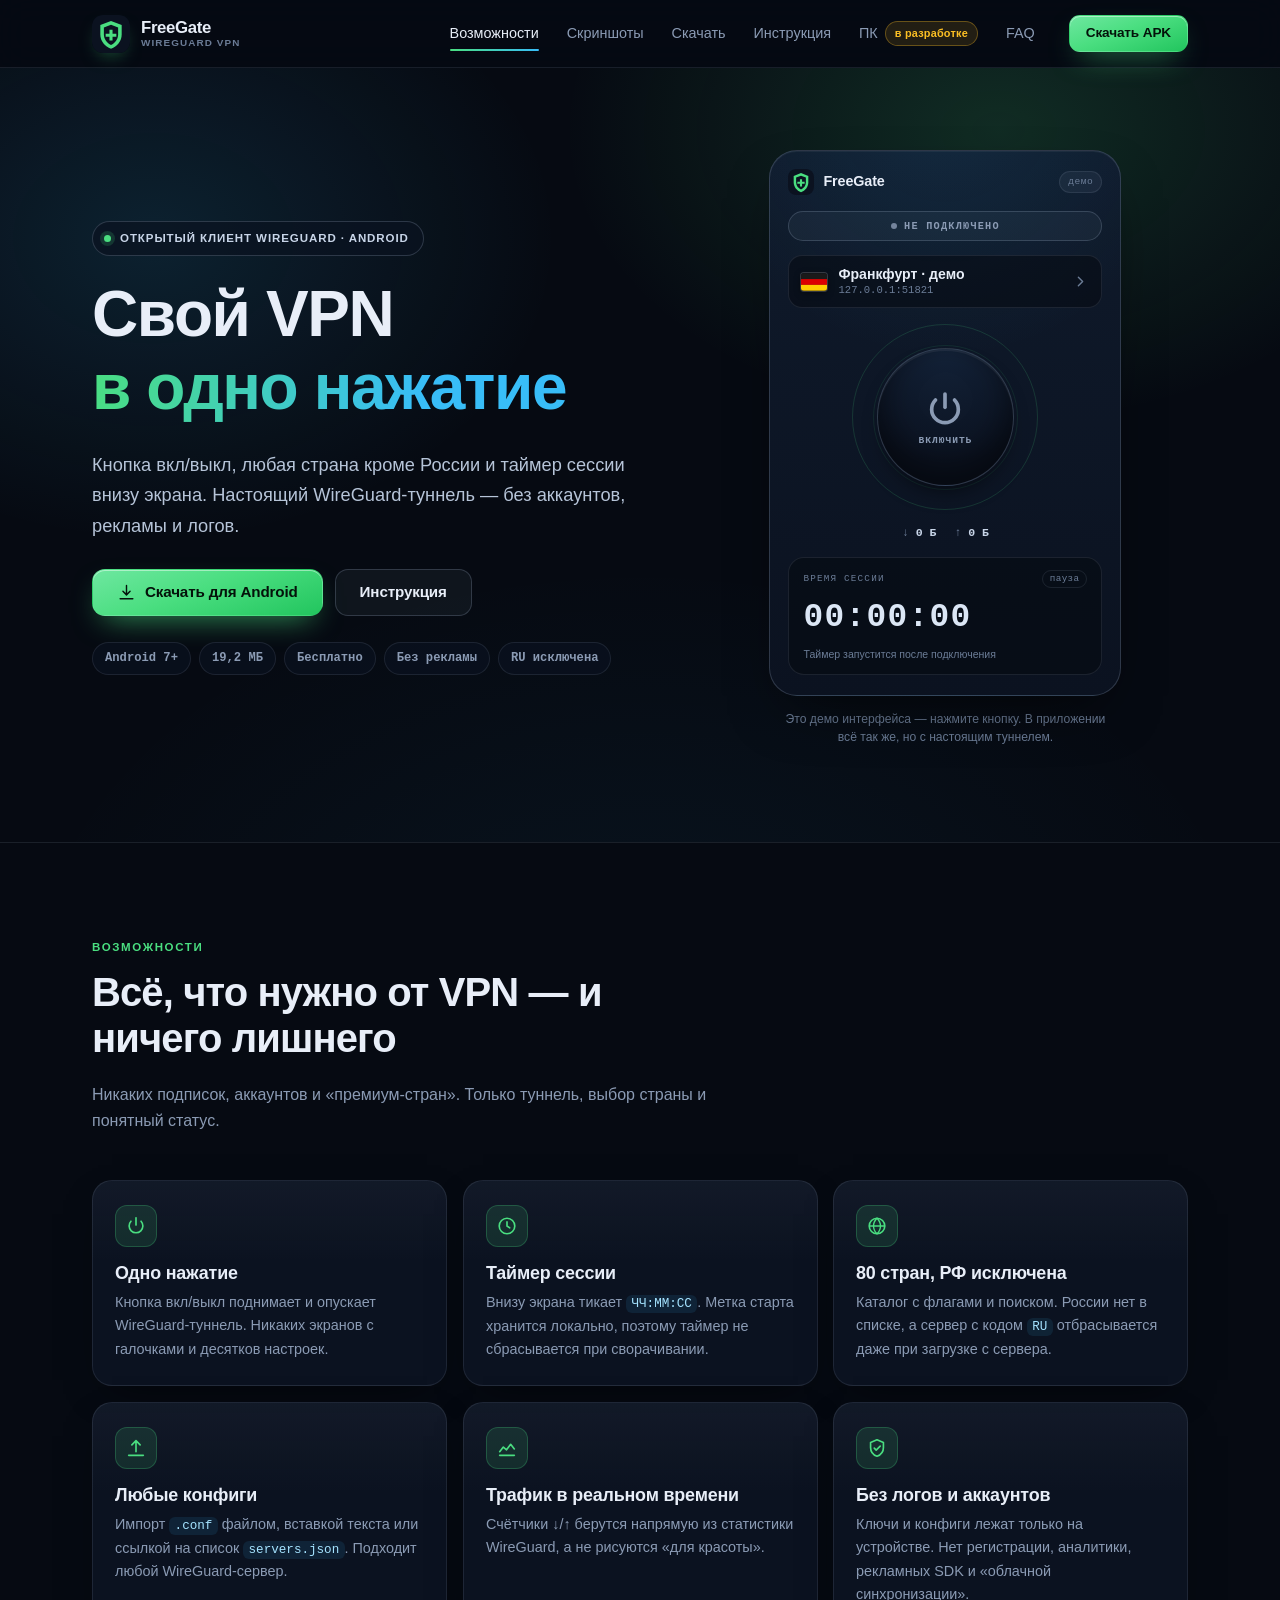
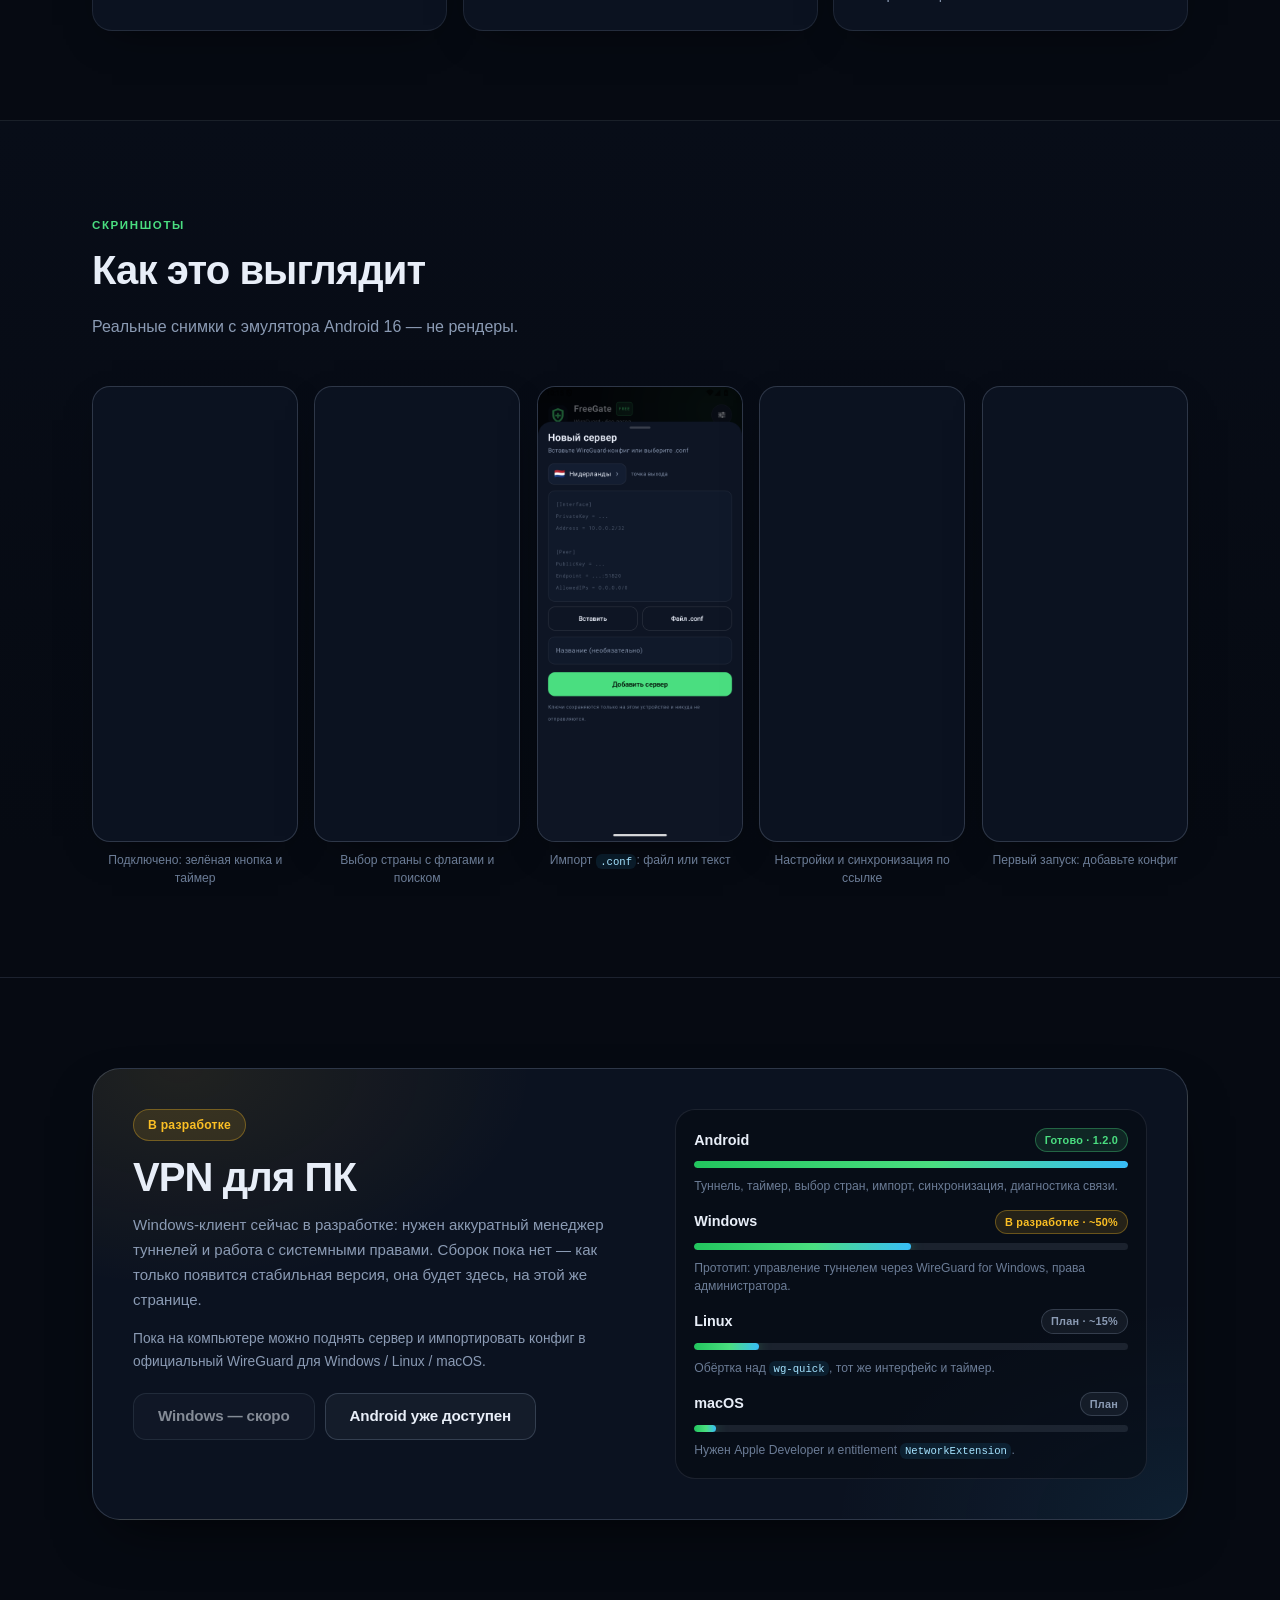
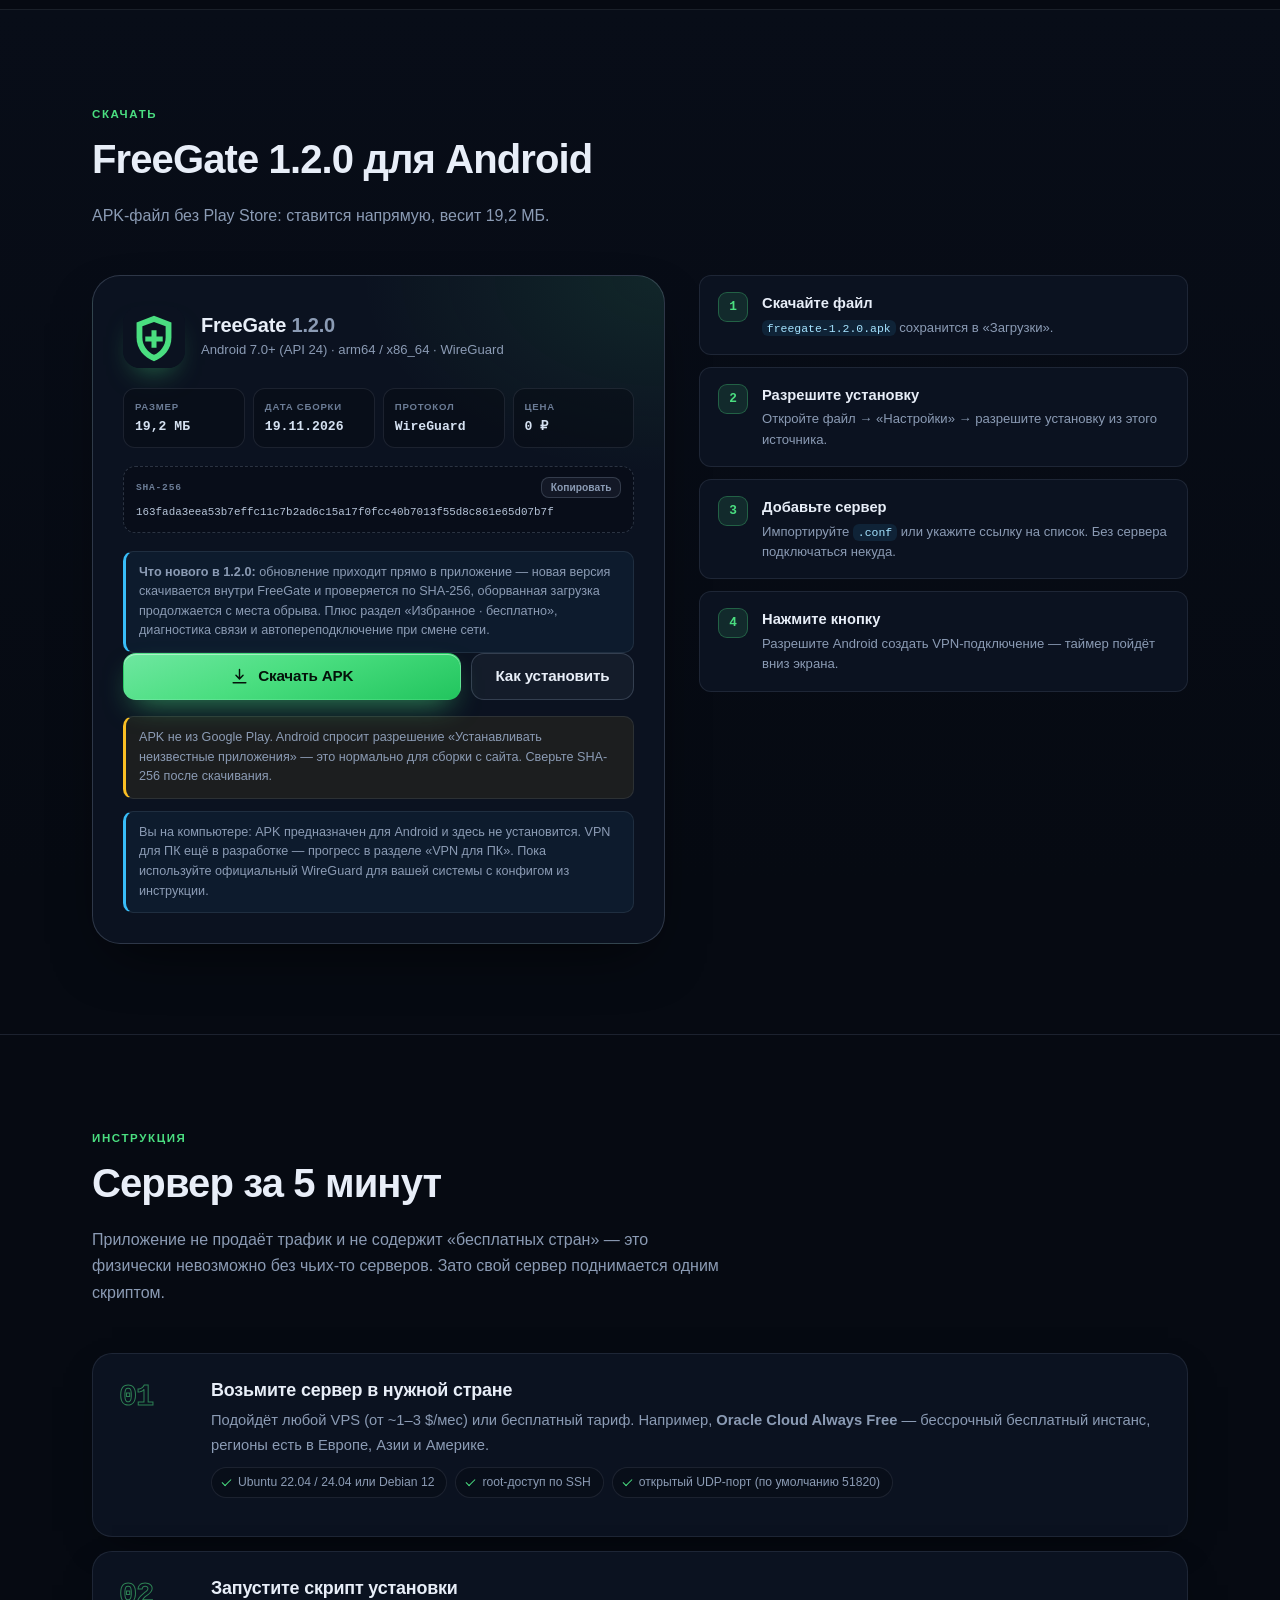
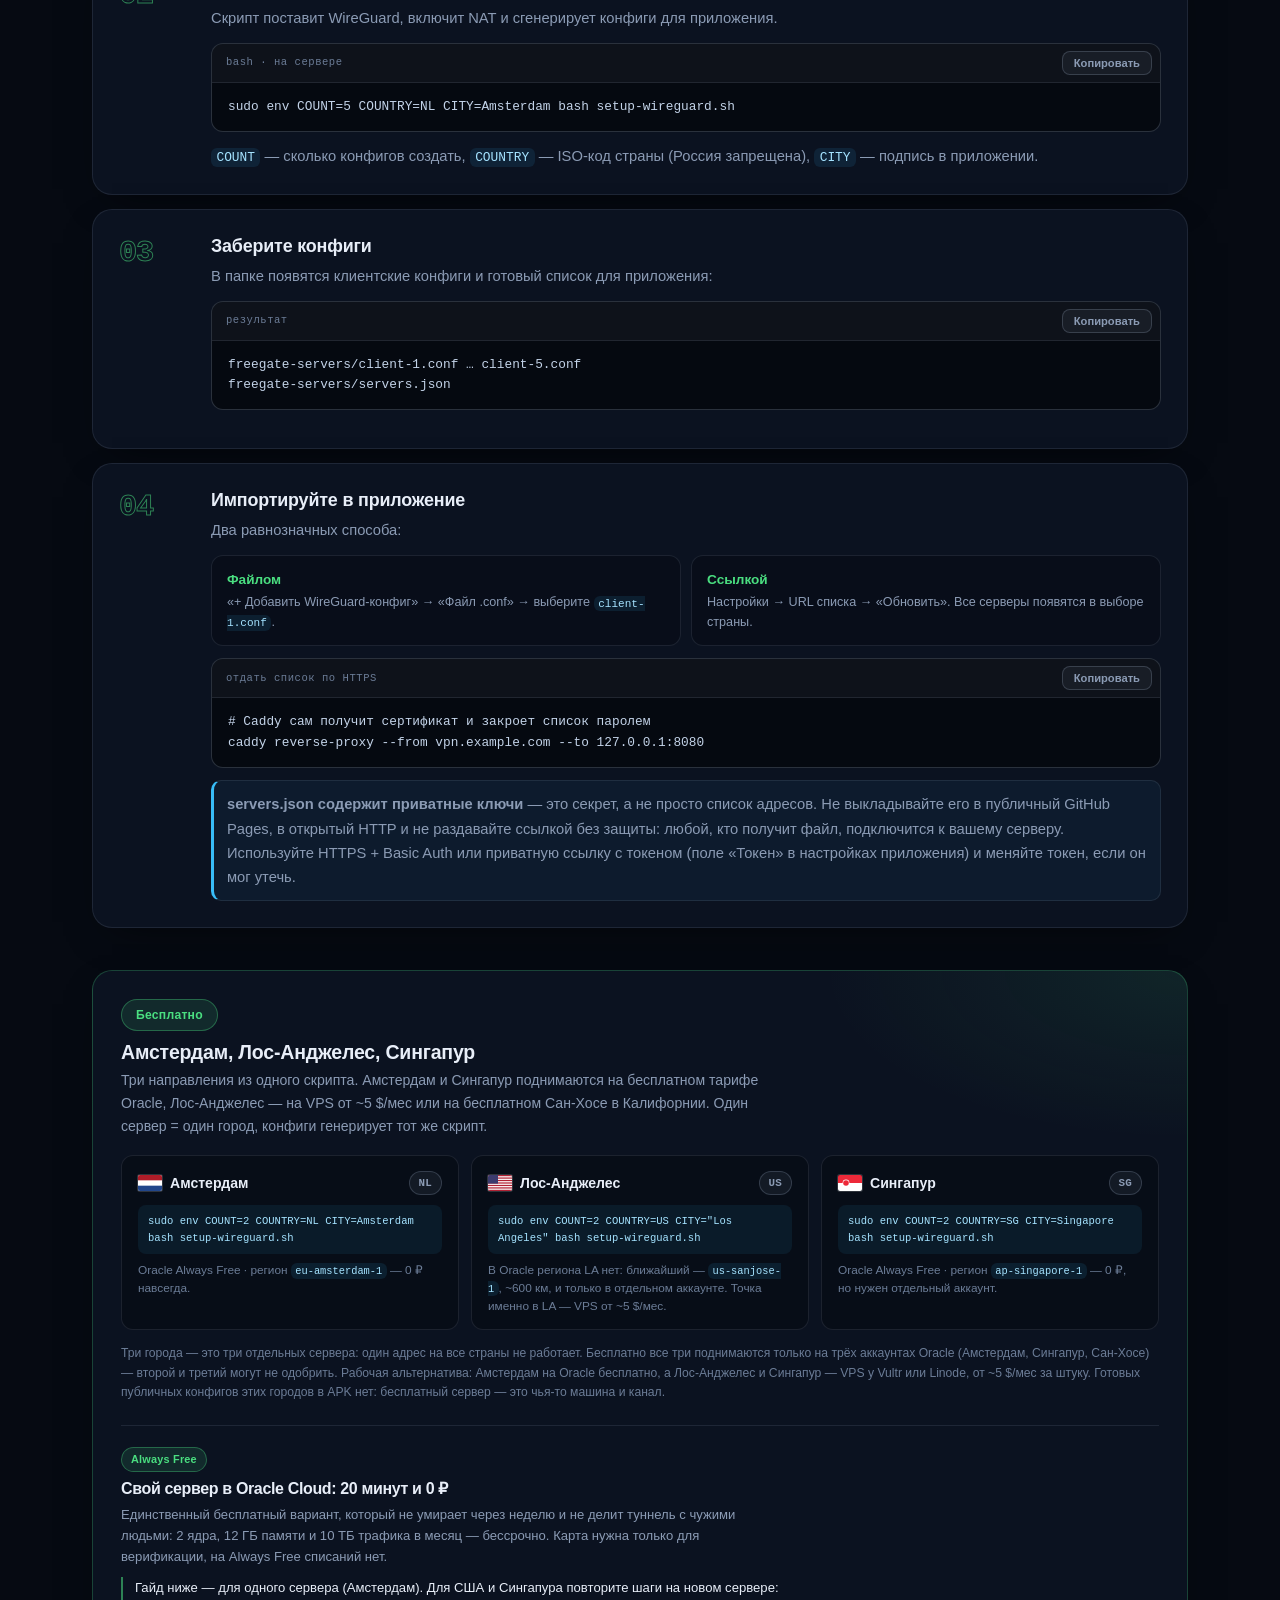
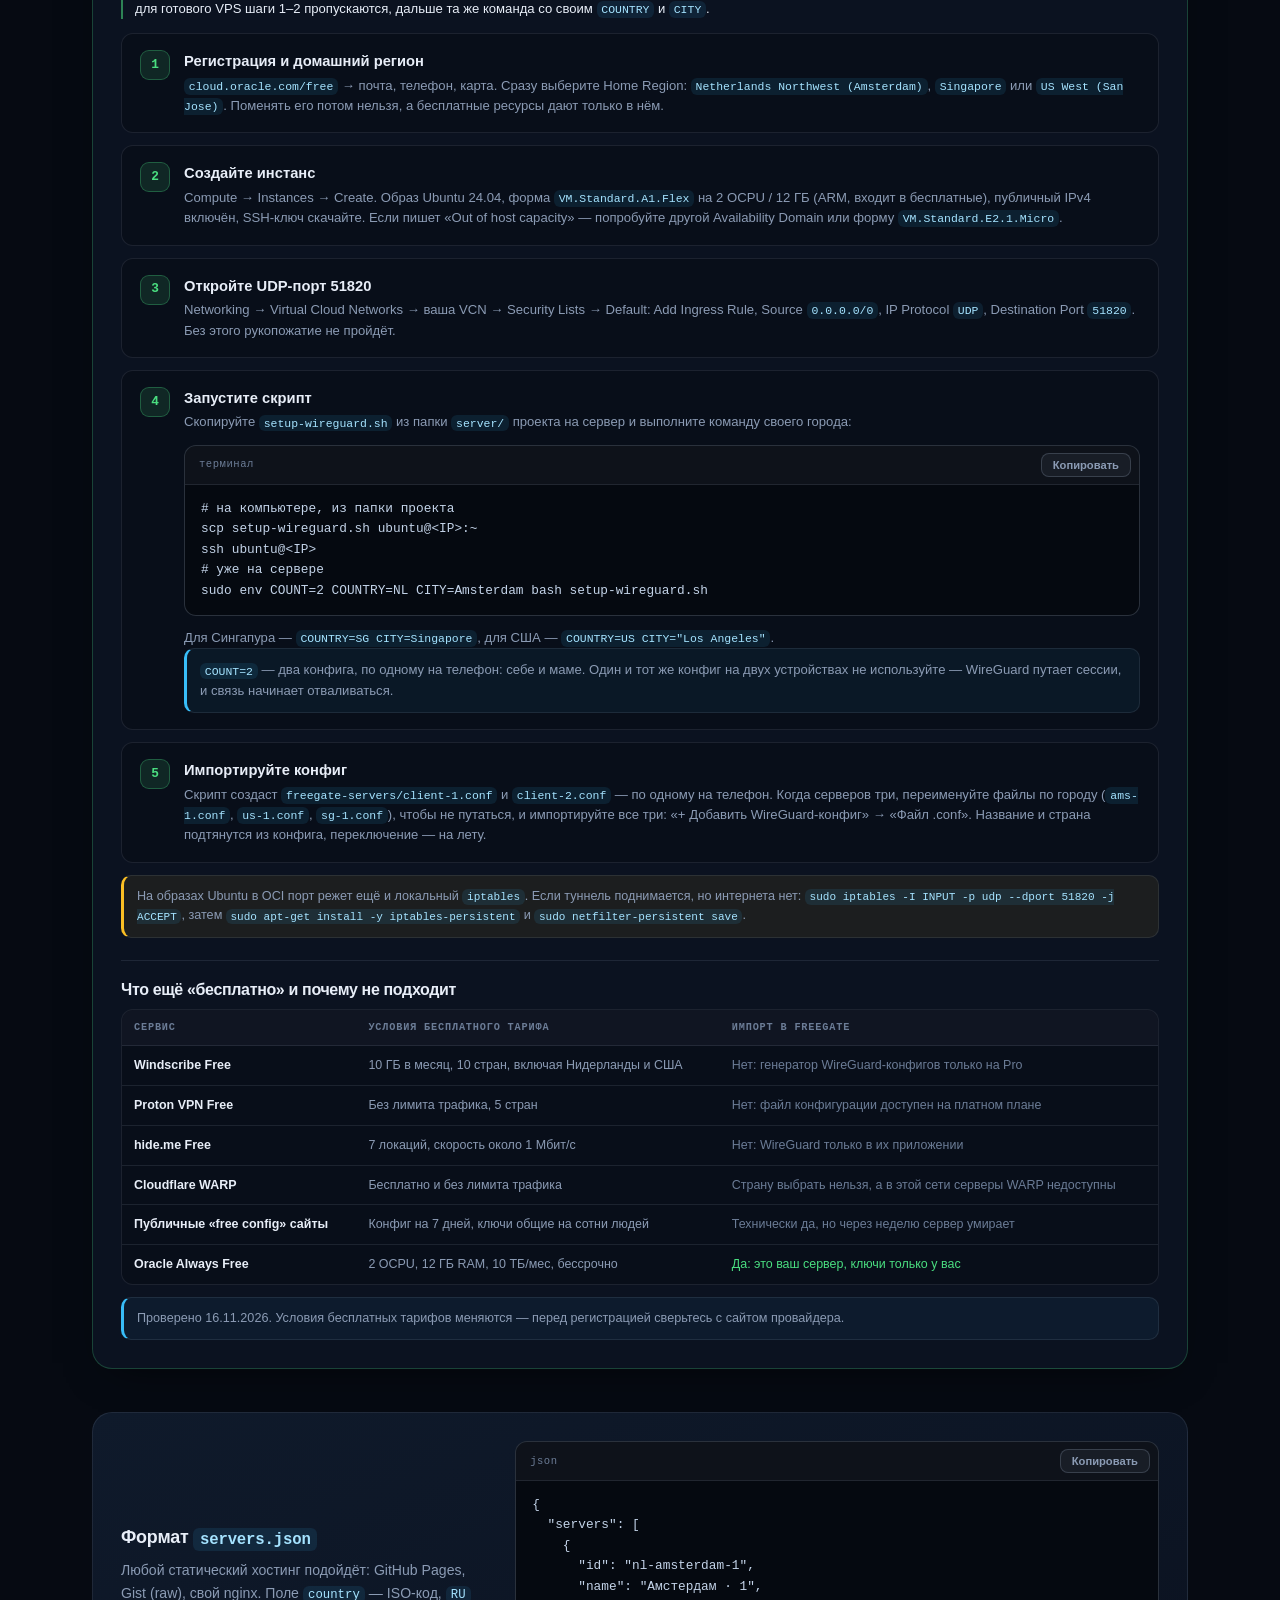
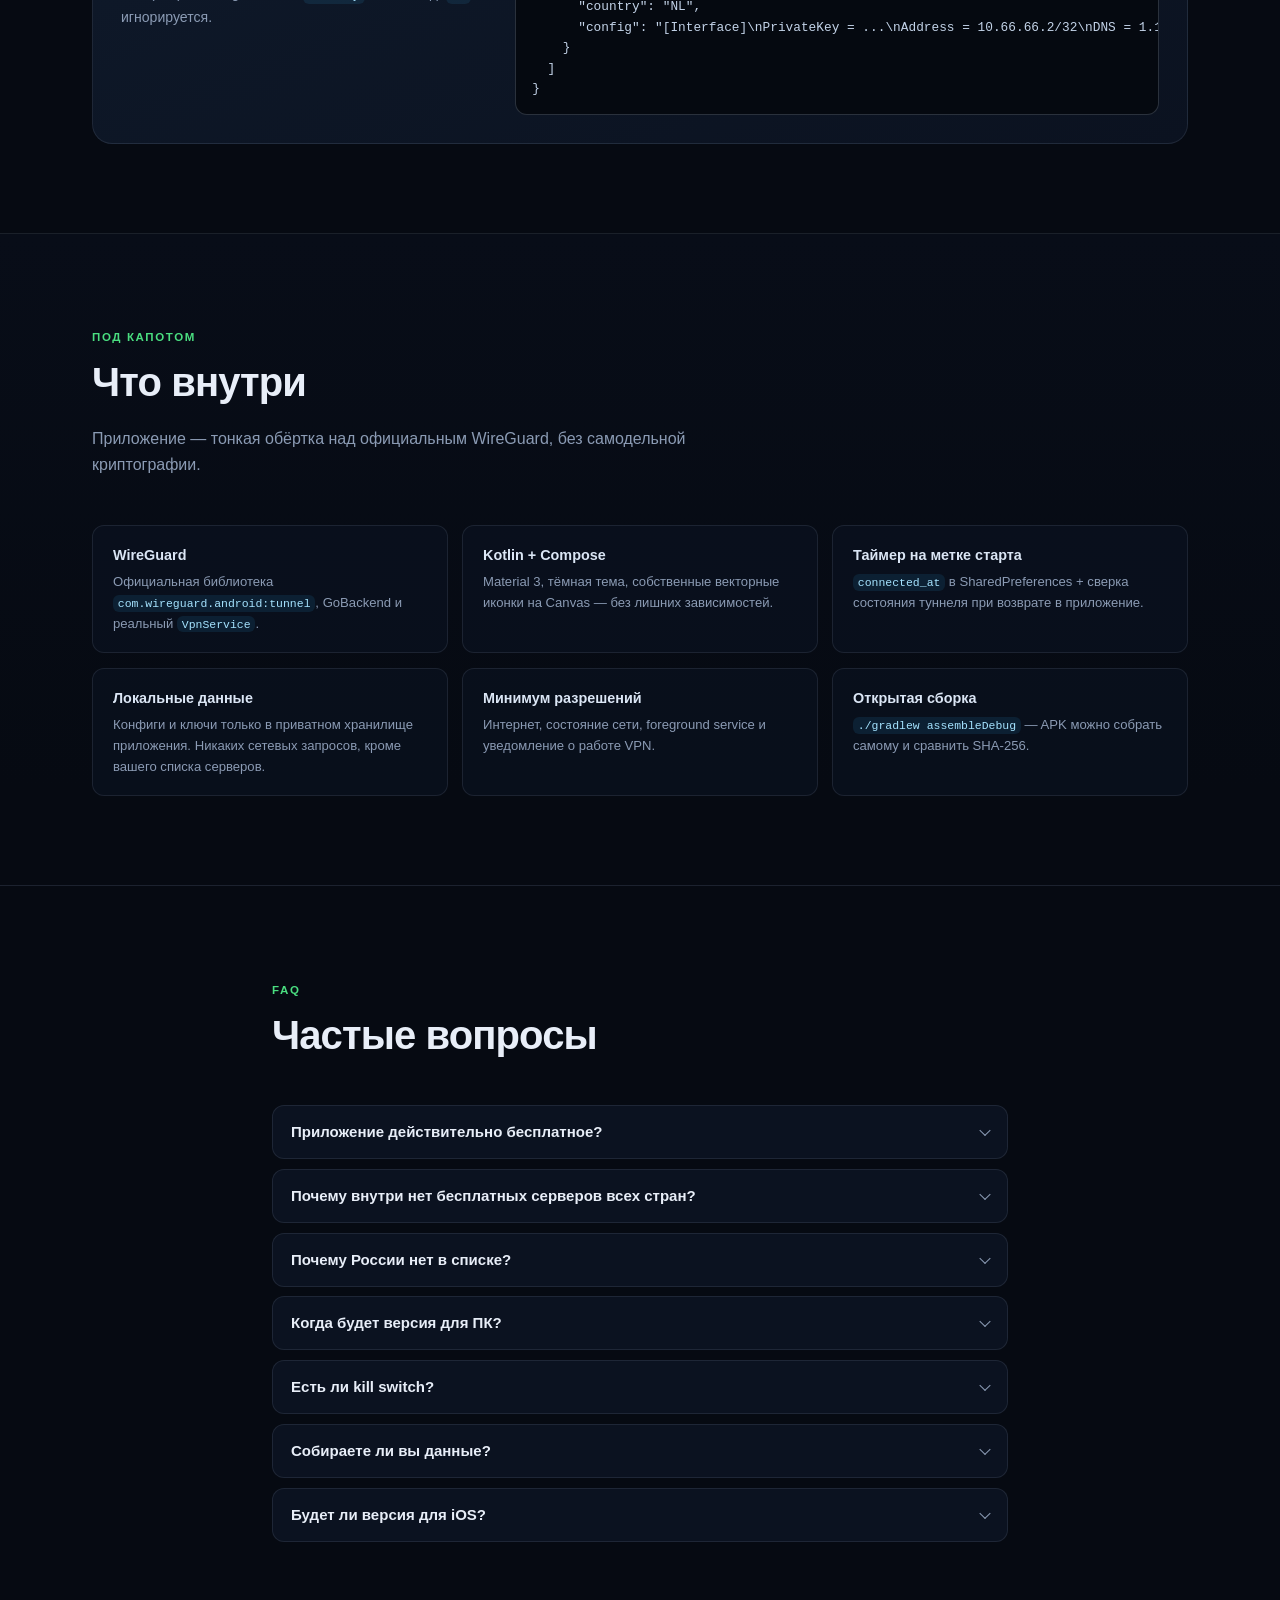
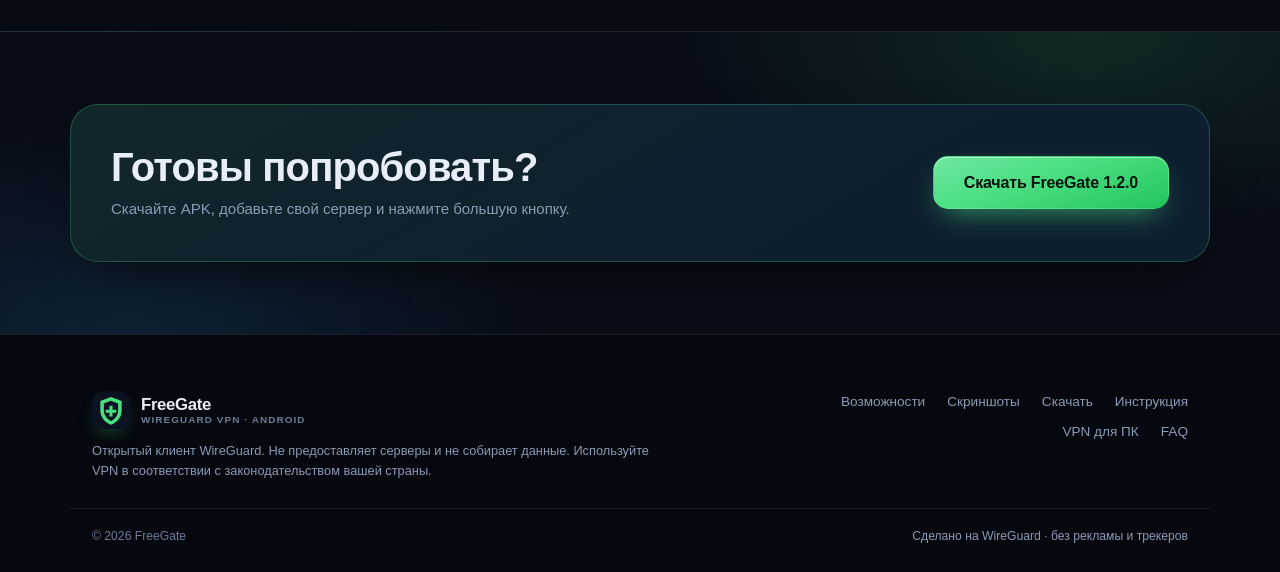
==== commit 1574420f: "Add files via upload" ====
--- a/index.html
+++ b/index.html
@@ -34,7 +34,7 @@
       <a href="#faq">FAQ</a>
     </nav>
 
-    <a class="btn btn--primary btn--sm header__cta" href="download/freegate-1.1.0.apk" download>Скачать APK</a>
+    <a class="btn btn--primary btn--sm header__cta" href="download/freegate-1.2.0.apk" download>Скачать APK</a>
     <button class="burger" id="burger" type="button" aria-label="Открыть меню" aria-expanded="false" aria-controls="nav">
       <span></span><span></span><span></span>
     </button>
@@ -55,7 +55,7 @@
           Настоящий WireGuard-туннель — без аккаунтов, рекламы и логов.
         </p>
         <div class="hero__actions">
-          <a class="btn btn--primary" href="download/freegate-1.1.0.apk" download>
+          <a class="btn btn--primary" href="download/freegate-1.2.0.apk" download>
             <svg viewBox="0 0 24 24" aria-hidden="true"><path d="M12 3v12m0 0 4.5-4.5M12 15l-4.5-4.5M4 20h16" fill="none" stroke="currentColor" stroke-width="1.8" stroke-linecap="round" stroke-linejoin="round"/></svg>
             Скачать для Android
           </a>
@@ -258,7 +258,7 @@
 
         <div class="pc__roadmap">
           <div class="road">
-            <div class="road__top"><b>Android</b><span class="badge badge--ok">Готово · 1.1.0</span></div>
+            <div class="road__top"><b>Android</b><span class="badge badge--ok">Готово · 1.2.0</span></div>
             <div class="progress"><span style="--v:100%"></span></div>
             <p class="road__note">Туннель, таймер, выбор стран, импорт, синхронизация, диагностика связи.</p>
           </div>
@@ -290,8 +290,8 @@
     <div class="container">
       <div class="section__head reveal">
         <span class="kicker">Скачать</span>
-        <h2>FreeGate 1.1.0 для Android</h2>
-        <p class="section__sub">APK-файл без Play Store: ставится напрямую, весит 19,3 МБ.</p>
+        <h2>FreeGate 1.2.0 для Android</h2>
+        <p class="section__sub">APK-файл без Play Store: ставится напрямую, весит 19,2 МБ.</p>
       </div>
 
       <div class="download">
@@ -299,13 +299,13 @@
           <div class="download__head">
             <img class="download__logo" src="favicon.svg" alt="" width="62" height="62" decoding="async">
             <div>
-              <h3>FreeGate <span class="muted">1.1.0</span></h3>
+              <h3>FreeGate <span class="muted">1.2.0</span></h3>
               <p class="muted">Android 7.0+ (API 24) · arm64 / x86_64 · WireGuard</p>
             </div>
           </div>
 
           <dl class="meta">
-            <div><dt>Размер</dt><dd>19,3 МБ</dd></div>
+            <div><dt>Размер</dt><dd>19,2 МБ</dd></div>
             <div><dt>Дата сборки</dt><dd>19.11.2026</dd></div>
             <div><dt>Протокол</dt><dd>WireGuard</dd></div>
             <div><dt>Цена</dt><dd>0 ₽</dd></div>
@@ -313,19 +313,20 @@
 
           <div class="hash">
             <span>SHA-256</span>
-            <code id="sha256">4f7b7e3bbaab7629be768212f19e5d85b5faf0b608db5c861e1257c333ed4137</code>
+            <code id="sha256">163fada3eea53b7effc11c7b2ad6c15a17f0fcc40b7013f55d8c861e65d07b7f</code>
             <button class="copy copy--mini" type="button" data-copy-target="sha256" aria-label="Скопировать SHA-256">Копировать</button>
           </div>
 
           <p class="note">
-            <b>Что нового в 1.1.0:</b> раздел «Избранное · бесплатно» с готовыми серверами
-            (выбрал → включил), диагностика связи, автопереподключение при смене Wi-Fi и
-            мобильного интернета, понятная ошибка с кнопкой «Повторить» и подтверждение
-            удаления сервера.
+            <b>Что нового в 1.2.0:</b> обновление приходит прямо в приложение —
+            новая версия скачивается внутри FreeGate и проверяется по SHA-256,
+            оборванная загрузка продолжается с места обрыва. Плюс раздел
+            «Избранное · бесплатно», диагностика связи и автопереподключение
+            при смене сети.
           </p>
 
           <div class="download__actions">
-            <a class="btn btn--primary btn--wide" href="download/freegate-1.1.0.apk" download>
+            <a class="btn btn--primary btn--wide" href="download/freegate-1.2.0.apk" download>
               <svg viewBox="0 0 24 24" aria-hidden="true"><path d="M12 3v12m0 0 4.5-4.5M12 15l-4.5-4.5M4 20h16" fill="none" stroke="currentColor" stroke-width="1.8" stroke-linecap="round" stroke-linejoin="round"/></svg>
               Скачать APK
             </a>
@@ -342,7 +343,7 @@
         <ol class="steps reveal">
           <li class="step">
             <span class="step__num">1</span>
-            <div><b>Скачайте файл</b><p><code>freegate-1.1.0.apk</code> сохранится в «Загрузки».</p></div>
+            <div><b>Скачайте файл</b><p><code>freegate-1.2.0.apk</code> сохранится в «Загрузки».</p></div>
           </li>
           <li class="step">
             <span class="step__num">2</span>
@@ -775,7 +776,7 @@
         <h2>Готовы попробовать?</h2>
         <p>Скачайте APK, добавьте свой сервер и нажмите большую кнопку.</p>
       </div>
-      <a class="btn btn--primary btn--lg" href="download/freegate-1.1.0.apk" download>Скачать FreeGate 1.1.0</a>
+      <a class="btn btn--primary btn--lg" href="download/freegate-1.2.0.apk" download>Скачать FreeGate 1.2.0</a>
     </div>
   </section>
 
